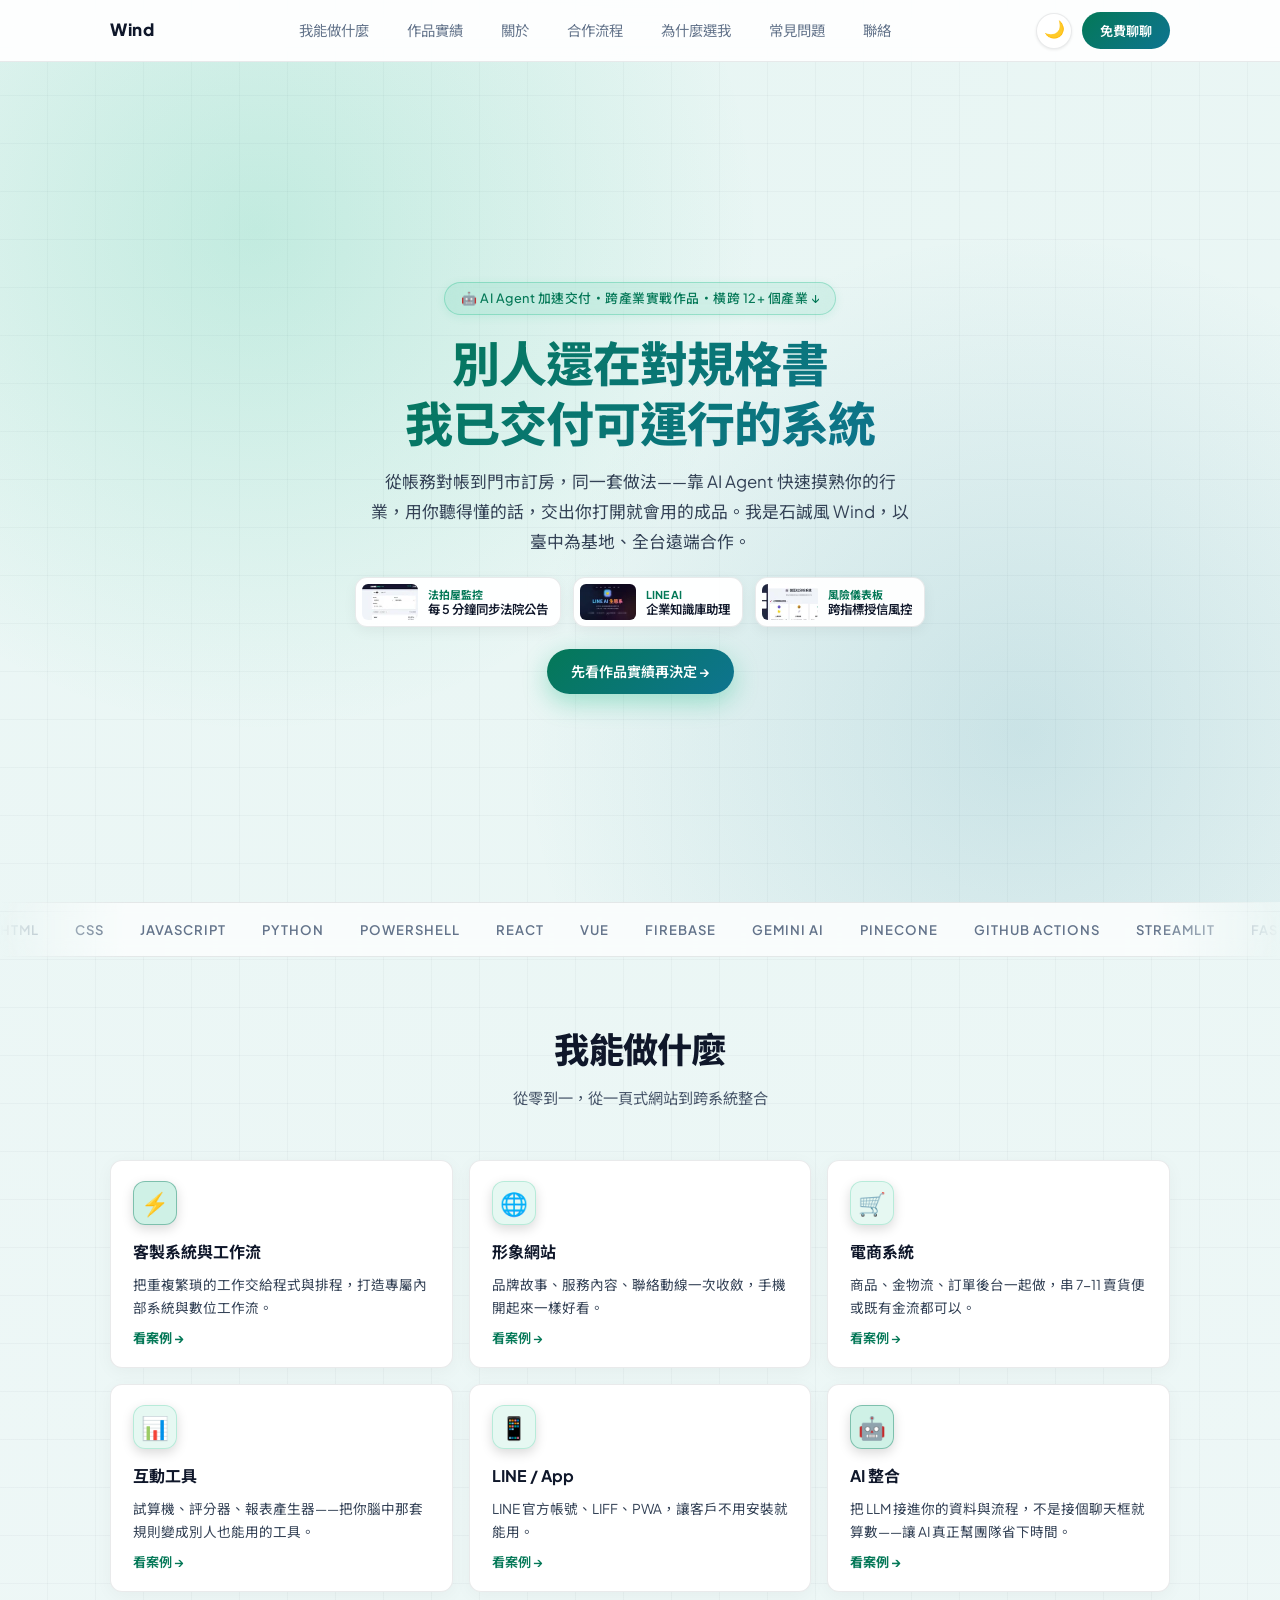
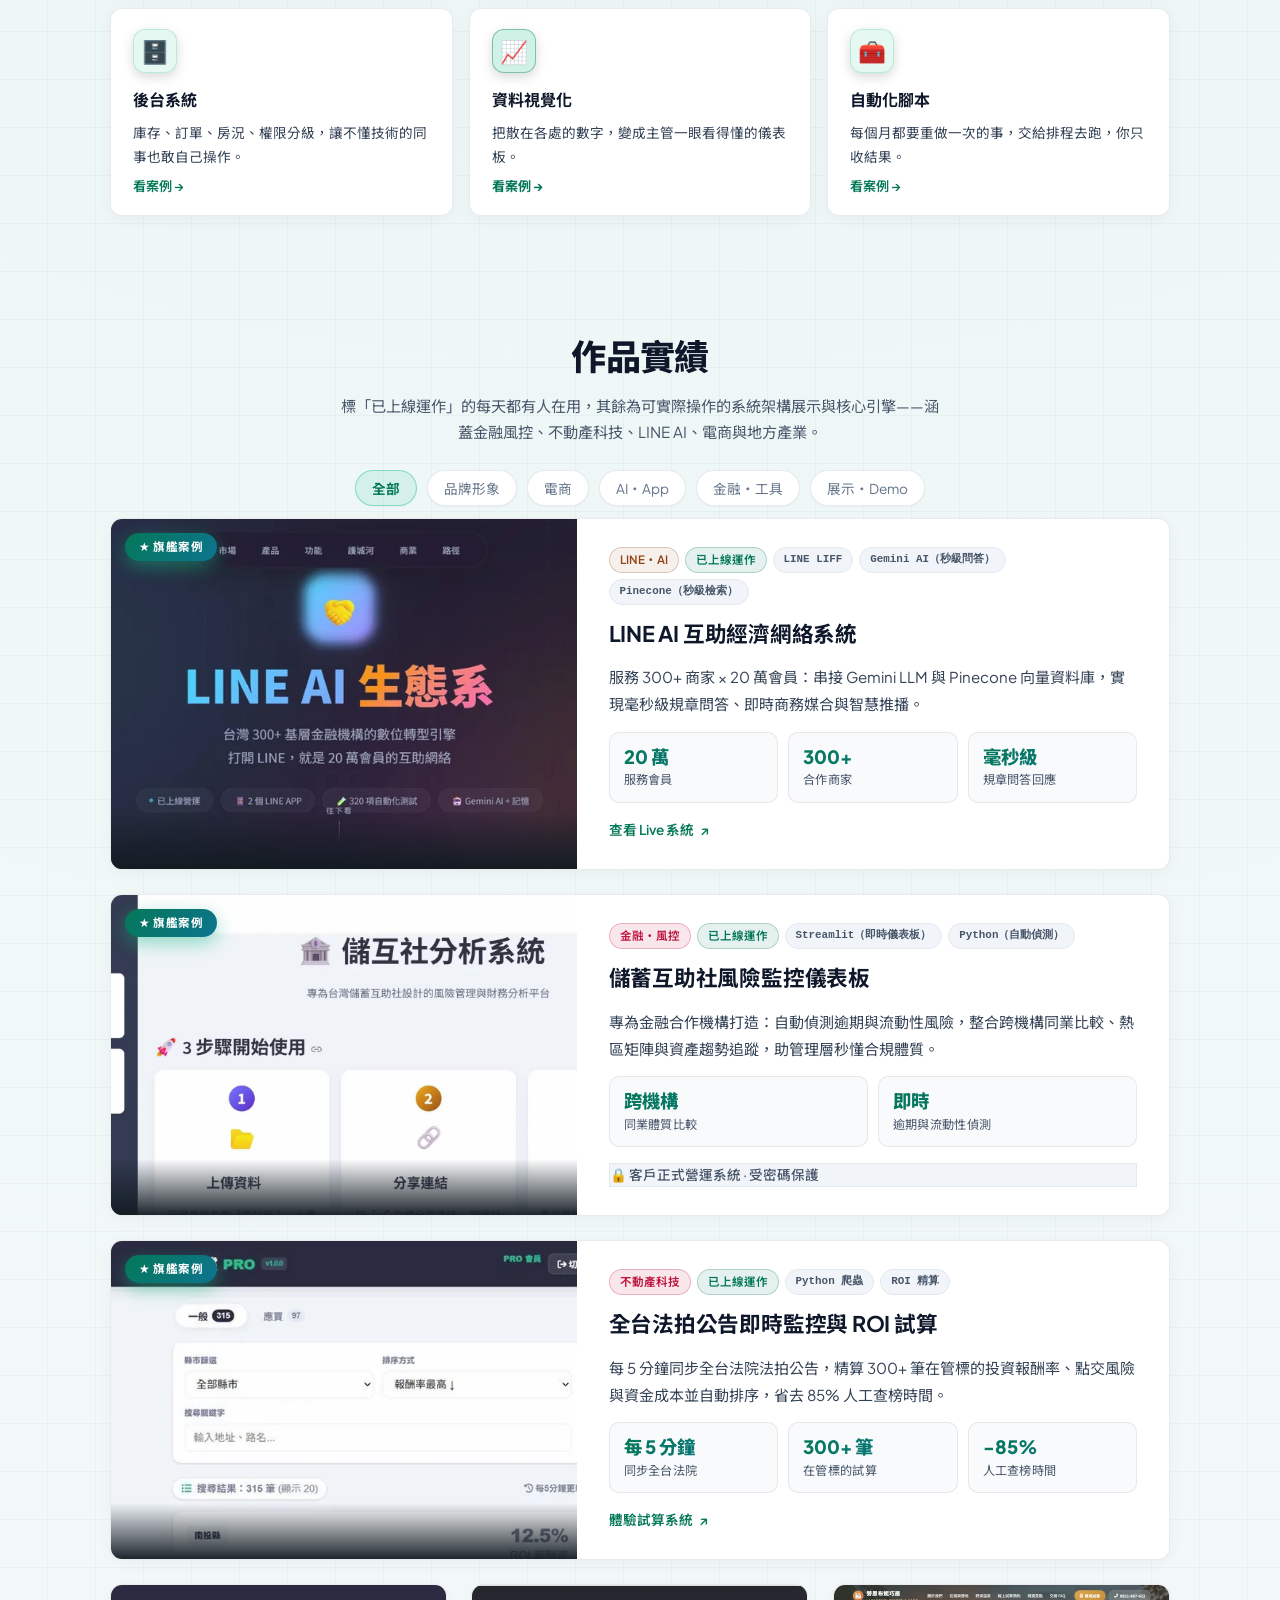
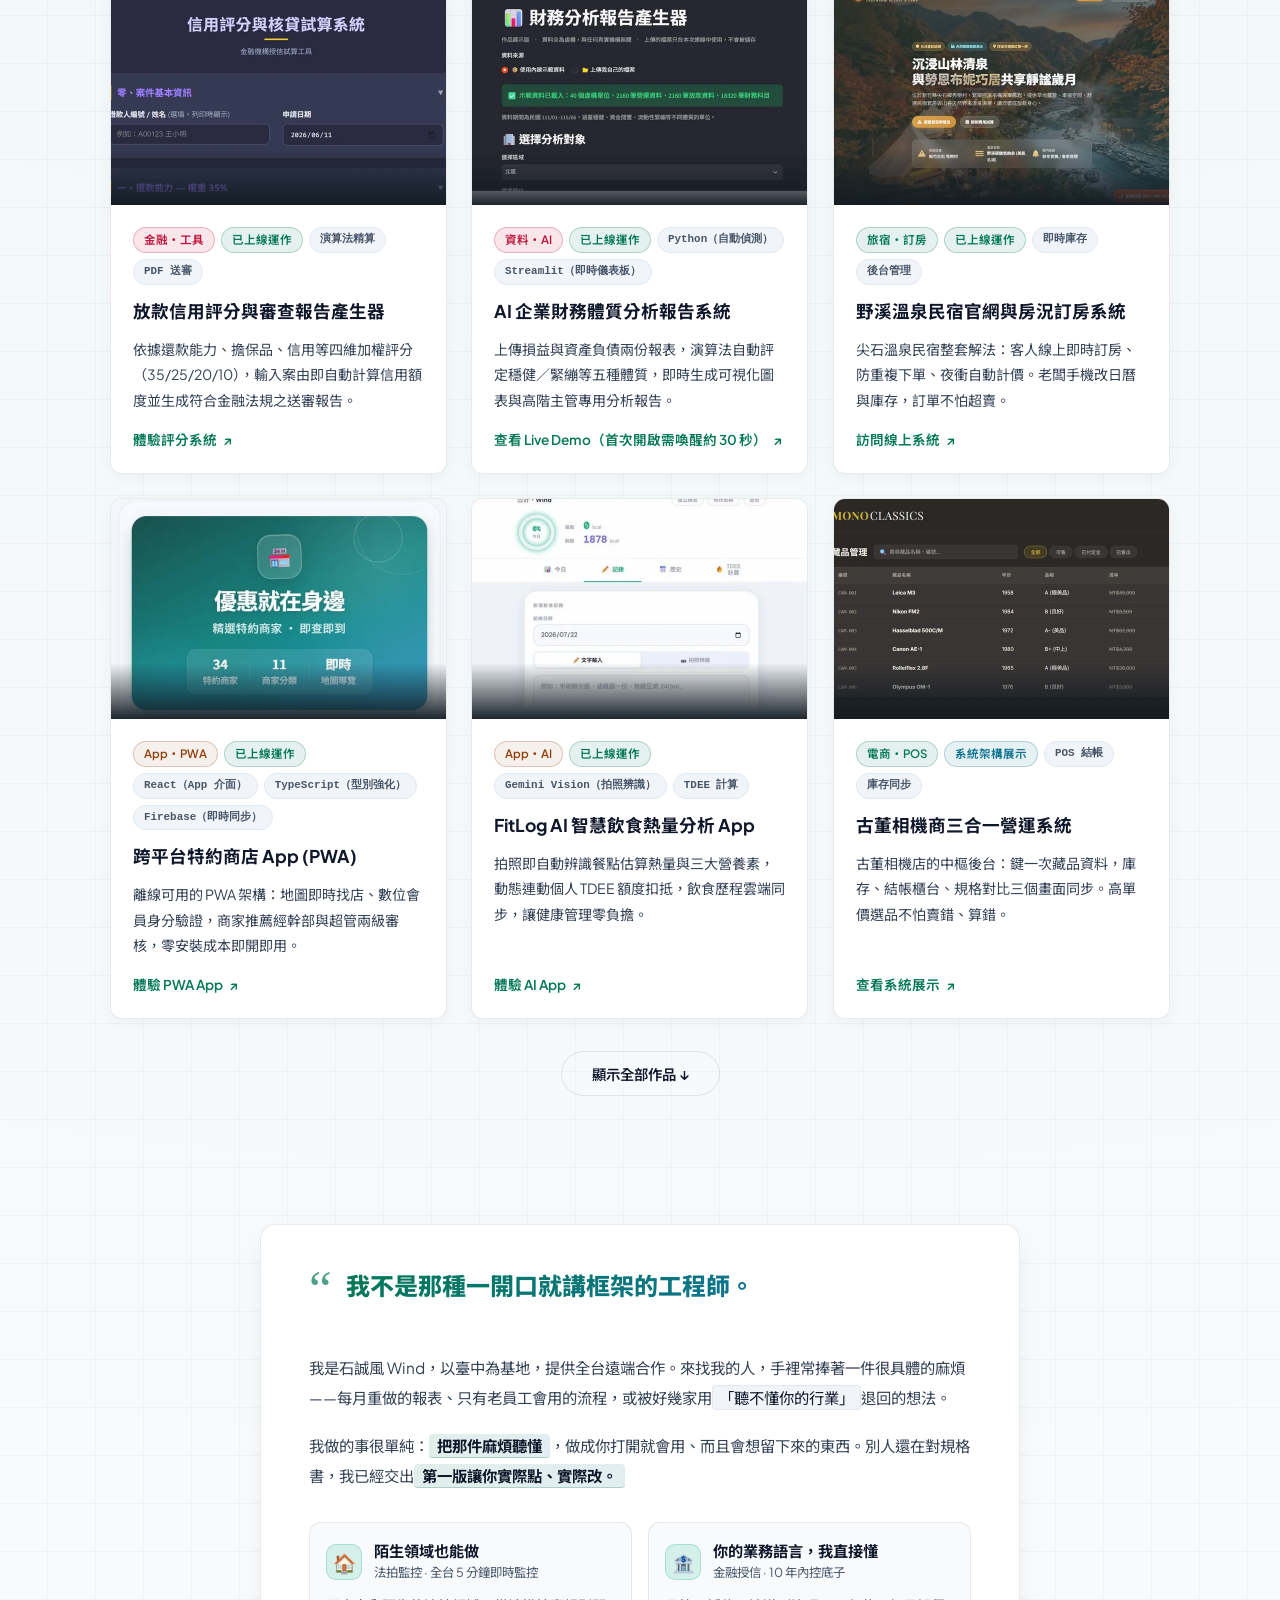
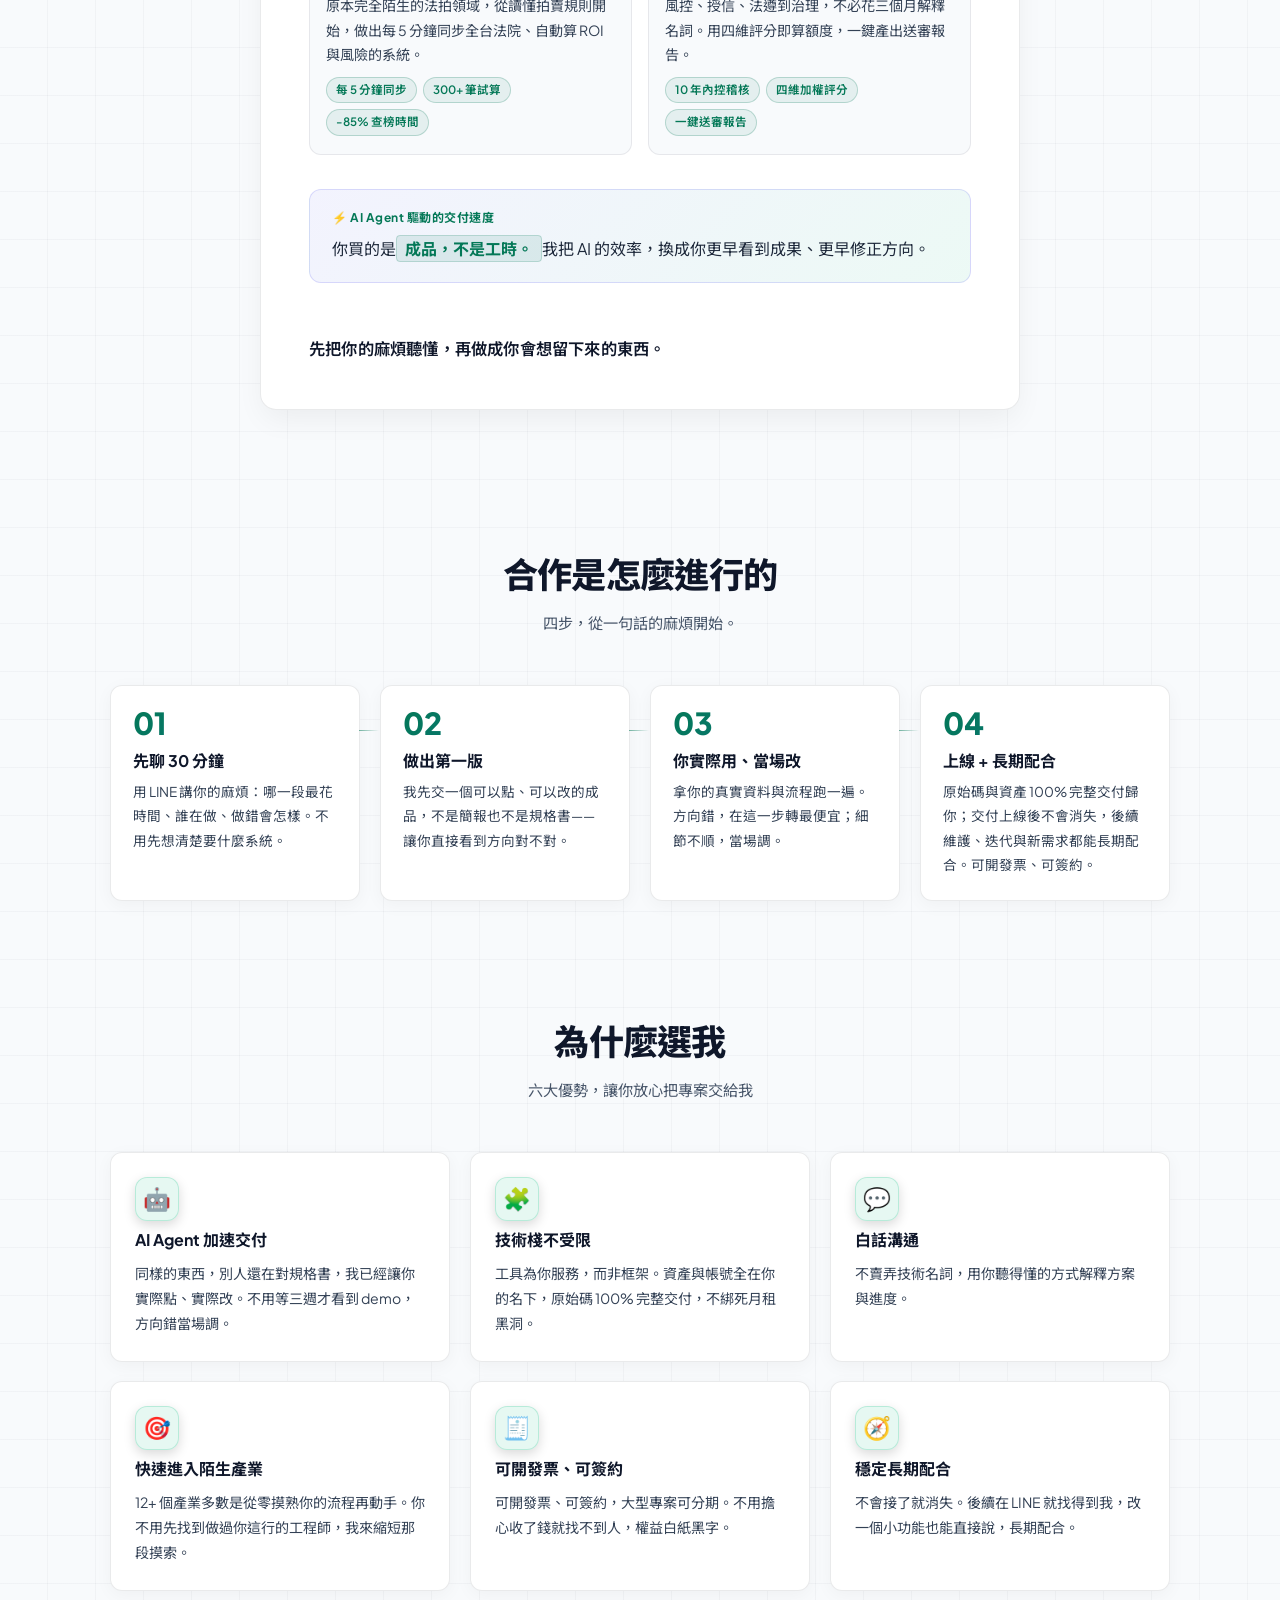
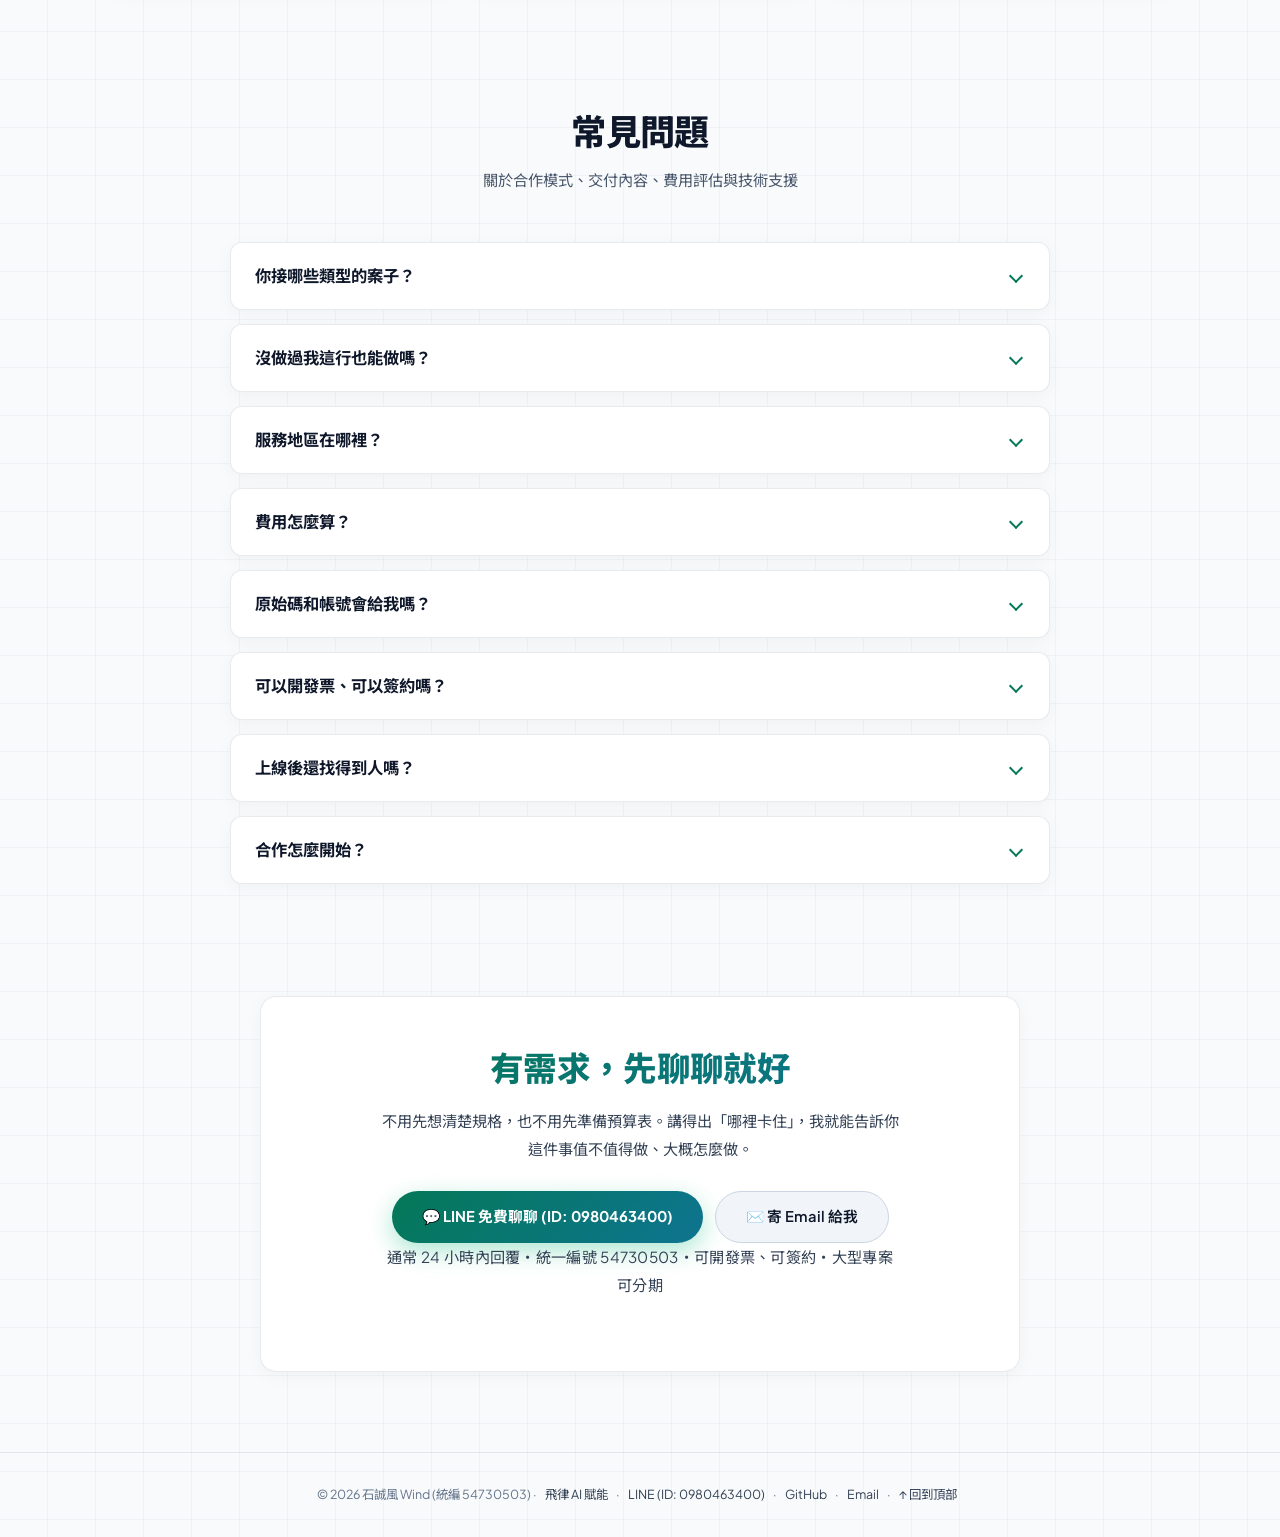
==== index.html @ 9aa807d8 "feat: WebP 雙格式縮圖＋CI 自動部署到 Cloudflare Workers（僅 main push）" ====
<!DOCTYPE html>
<html lang="zh-Hant">
<head>
<meta charset="UTF-8">
<meta name="viewport" content="width=device-width, initial-scale=1.0">
<title>Wind · 跨產業接案開發 — 網站 / App / API / 自動化</title>
<meta name="description" content="以臺中市為基地，全台遠端合作。從帳務對帳到門市訂房同一套做法，靠 AI Agent 快速摸熟你的行業，用白話交出你打開就會用的成品。跨產業已上線作品橫跨 12+ 產業。">
<!-- <meta name="google-site-verification" content="填入 Google Search Console 給的驗證碼"> -->
<!-- <meta name="msvalidate.01" content="填入 Bing Webmaster Tools 給的驗證碼"> -->
<meta property="og:title" content="Wind · 跨產業接案開發">
<meta property="og:description" content="以臺中市為基地，全台遠端合作。從帳務對帳到門市訂房同一套做法，靠 AI Agent 快速摸熟你的行業，用白話交出你打開就會用的成品。跨產業已上線作品橫跨 12+ 產業。">
<meta property="og:type" content="website">
<meta property="og:url" content="https://wind.rock903400.workers.dev/">
<meta property="og:image" content="https://wind.rock903400.workers.dev/assets/og-cover.jpg">
<meta property="og:image:width" content="1200">
<meta property="og:image:height" content="630">
<meta property="og:locale" content="zh_TW">
<meta property="og:image:alt" content="Wind 跨產業接案開發 — 作品實績主視覺">
<meta property="og:site_name" content="Wind · 跨產業接案開發">
<meta name="twitter:card" content="summary_large_image">
<link rel="canonical" href="https://wind.rock903400.workers.dev/">
<link rel="manifest" href="manifest.json">
<link rel="icon" href="data:image/svg+xml,<svg xmlns='http://www.w3.org/2000/svg' viewBox='0 0 100 100'><text y='.9em' font-size='90'>🌀</text></svg>">
<link rel="preconnect" href="https://fonts.googleapis.com">
<link rel="preconnect" href="https://fonts.gstatic.com" crossorigin>
<script src="assets/theme-init.js?v=20260830"></script>
<link href="https://fonts.googleapis.com/css2?family=Noto+Sans+TC:wght@400;500;600;700;800&family=Plus+Jakarta+Sans:wght@400;500;600;700;800&display=swap" rel="stylesheet">
<link rel="stylesheet" href="assets/tokens.css?v=20260830">
<link rel="stylesheet" href="assets/components.css?v=20260830">
<link rel="stylesheet" href="assets/style.css?v=20260830">
<noscript><style>
  /* .reveal 初始 opacity:0，靠捲動掃描顯示；沒 JS 就整個作品區空白 */
  .reveal{opacity:1;transform:none}
  /* 沒 JS 展不開，收折會讓 10 張作品永遠看不到 → 直接全開 */
  .works-grid.collapsed .work-card.extra{display:flex}
  /* 篩選鈕、計數、展開鈕沒 JS 全是死的，不如不要出現 */
  .filter-row,.filter-count,.show-all-wrap{display:none}
</style></noscript>
<script type="application/ld+json">
{
  "@context": "https://schema.org",
  "@graph": [
    {
      "@type": "WebSite",
      "@id": "https://wind.rock903400.workers.dev/#website",
      "name": "Wind · 跨產業接案開發",
      "url": "https://wind.rock903400.workers.dev/",
      "description": "以臺中市為基地，全台遠端合作。從帳務對帳到門市訂房同一套做法，靠 AI Agent 快速摸熟你的行業，用白話交出你打開就會用的成品。跨產業已上線作品橫跨 12+ 產業。",
      "inLanguage": "zh-Hant",
      "publisher": {
        "@id": "https://wind.rock903400.workers.dev/#wind"
      },
      "dateModified": "2026-09-04",
      "author": {
        "@id": "https://wind.rock903400.workers.dev/#wind"
      }
    },
    {
      "@type": "Person",
      "@id": "https://wind.rock903400.workers.dev/#wind",
      "name": "石誠風 Wind",
      "alternateName": "Wind",
      "url": "https://wind.rock903400.workers.dev/",
      "jobTitle": [
        "全端系統架構師",
        "跨產業接案工程師"
      ],
      "email": "mailto:rock90340@gmail.com",
      "telephone": "+886-980-463-400",
      "taxID": "54730503",
      "address": {
        "@type": "PostalAddress",
        "addressLocality": "臺中市",
        "addressCountry": "TW"
      },
      "areaServed": [
        {
          "@type": "AdministrativeArea",
          "name": "臺中市"
        },
        {
          "@type": "Country",
          "name": "TW"
        }
      ],
      "knowsAbout": [
        "HTML",
        "CSS",
        "JavaScript",
        "Python",
        "PowerShell",
        "React",
        "Vue",
        "Firebase",
        "Gemini AI",
        "Pinecone",
        "GitHub Actions",
        "Streamlit",
        "FastAPI",
        "Google Apps Script",
        "LINE LIFF",
        "AutoHotkey",
        "金融風控",
        "不動產科技",
        "旅宿訂房",
        "電商 POS",
        "LINE AI",
        "品牌形象",
        "資料視覺化",
        "自動化腳本"
      ],
      "sameAs": [
        "https://github.com/rock903400-byte"
      ]
    },
    {
      "@type": "ProfessionalService",
      "@id": "https://wind.rock903400.workers.dev/#service",
      "name": "石誠風 Wind 跨產業接案開發",
      "url": "https://wind.rock903400.workers.dev/",
      "description": "以臺中市為基地，全台遠端合作。提供客製系統、形象網站、電商系統、互動工具、LINE 與 App、AI 整合、後台管理、資料視覺化與自動化腳本開發。",
      "provider": {
        "@id": "https://wind.rock903400.workers.dev/#wind"
      },
      "areaServed": [
        {
          "@type": "AdministrativeArea",
          "name": "臺中市"
        },
        {
          "@type": "Country",
          "name": "TW"
        }
      ],
      "hasOfferCatalog": {
        "@type": "OfferCatalog",
        "name": "跨產業客製化服務項目",
        "itemListElement": [
          {
            "@type": "Offer",
            "itemOffered": {
              "@type": "Service",
              "name": "客製系統與工作流",
              "description": "把重複繁瑣的工作交給程式與排程，打造專屬內部系統與數位工作流。"
            }
          },
          {
            "@type": "Offer",
            "itemOffered": {
              "@type": "Service",
              "name": "形象網站",
              "description": "品牌故事、服務內容、聯絡動線一次收斂，手機開起來一樣好看。"
            }
          },
          {
            "@type": "Offer",
            "itemOffered": {
              "@type": "Service",
              "name": "電商系統",
              "description": "商品、金物流、訂單後台一起做，串 7-11 賣貨便或既有金流都可以。"
            }
          },
          {
            "@type": "Offer",
            "itemOffered": {
              "@type": "Service",
              "name": "互動工具",
              "description": "試算機、評分器、報表產生器——把你腦中那套規則變成別人也能用的工具。"
            }
          },
          {
            "@type": "Offer",
            "itemOffered": {
              "@type": "Service",
              "name": "LINE / App",
              "description": "LINE 官方帳號、LIFF、PWA，讓客戶不用安裝就能用。"
            }
          },
          {
            "@type": "Offer",
            "itemOffered": {
              "@type": "Service",
              "name": "AI 整合",
              "description": "把 LLM 接進你的資料與流程，不是接個聊天框就算數——讓 AI 真正幫團隊省下時間。"
            }
          },
          {
            "@type": "Offer",
            "itemOffered": {
              "@type": "Service",
              "name": "後台系統",
              "description": "庫存、訂單、房況、權限分級，讓不懂技術的同事也敢自己操作。"
            }
          },
          {
            "@type": "Offer",
            "itemOffered": {
              "@type": "Service",
              "name": "資料視覺化",
              "description": "把散在各處的數字，變成主管一眼看得懂的儀表板。"
            }
          },
          {
            "@type": "Offer",
            "itemOffered": {
              "@type": "Service",
              "name": "自動化腳本",
              "description": "每個月都要重做一次的事，交給排程去跑，你只收結果。"
            }
          }
        ]
      }
    },
    {
      "@type": "FAQPage",
      "@id": "https://wind.rock903400.workers.dev/#faq",
      "mainEntity": [
        {
          "@type": "Question",
          "name": "你接哪些類型的案子？",
          "acceptedAnswer": {
            "@type": "Answer",
            "text": "涵蓋形象網站、電商系統、客製內部系統與數位工作流、LINE LIFF 與 App、AI 整合應用、互動試算工具、資料視覺化儀表板與排程自動化腳本等 9 大類別。從零到一打造或既有系統優化擴充皆可承接。"
          }
        },
        {
          "@type": "Question",
          "name": "沒做過我這行也能做嗎？",
          "acceptedAnswer": {
            "@type": "Answer",
            "text": "可以。我已累積多領域已上線與展示專案，橫跨 12+ 個產業。過去包含完全陌生的法拍監控領域，也是從讀懂拍賣法規開始，做出每 5 分鐘同步全台法院與自動試算 ROI 的系統。透過 AI Agent 與 10 年金融內控底子，能快速摸熟你的行業流程與業務語言。"
          }
        },
        {
          "@type": "Question",
          "name": "服務地區在哪裡？",
          "acceptedAnswer": {
            "@type": "Answer",
            "text": "以臺中市為實體基地，提供全台灣跨縣市遠端合作。溝通與需求收斂主要透過 LINE 與線上會議進行，流程順暢且即時，不受地域限制。"
          }
        },
        {
          "@type": "Question",
          "name": "費用怎麼算？",
          "acceptedAnswer": {
            "@type": "Answer",
            "text": "專案採客製化評估，不設固定價格死板框架。我們可先透過 LINE 進行 30 分鐘免費評估，釐清實際痛點與技術可行性後提供清楚估價。全案可開發票、可簽約，大型專案亦支援分期階段付款。"
          }
        },
        {
          "@type": "Question",
          "name": "原始碼和帳號會給我嗎？",
          "acceptedAnswer": {
            "@type": "Answer",
            "text": "會，原始碼與所有系統資產 100% 完整交付，第三方帳號與雲端金鑰直接掛在你的名下，由你完全掌控。不綁死月租黑洞，確保交付後無後顧之憂。"
          }
        },
        {
          "@type": "Question",
          "name": "可以開發票、可以簽約嗎？",
          "acceptedAnswer": {
            "@type": "Answer",
            "text": "可以。具備合法營業登記，統一編號為 54730503。所有委託皆可簽署正式合約保障雙方權益，並開立合法統一發票，請款與核銷完全透明合規。"
          }
        },
        {
          "@type": "Question",
          "name": "上線後還找得到人嗎？",
          "acceptedAnswer": {
            "@type": "Answer",
            "text": "找得到。我提供穩定的長期配合與維護支援，交付後不會消失。後續有維護需求、改版或新功能規劃，都能直接在 LINE 聯繫討論與持續迭代。"
          }
        },
        {
          "@type": "Question",
          "name": "合作怎麼開始？",
          "acceptedAnswer": {
            "@type": "Answer",
            "text": "合作只需四步：第一步先在 LINE 聊 30 分鐘講你的麻煩；第二步我直接交付可運行的第一版原型驗證方向；第三步拿你的真實資料實際操作並當場調整；第四步驗收上線、100% 資產交付並建立長期維護配合。"
          }
        }
      ]
    },
    {
      "@type": "ItemList",
      "@id": "https://wind.rock903400.workers.dev/#works",
      "name": "作品實績 — 已上線與展示系統",
      "numberOfItems": 19,
      "itemListElement": [
        {
          "@type": "ListItem",
          "position": 1,
          "item": {
            "@type": "CreativeWork",
            "name": "LINE AI 互助經濟網絡系統",
            "url": "https://rock903400-byte.github.io/line-ai-ecosystem-demo/",
            "image": "https://wind.rock903400.workers.dev/assets/line-ai-ecosystem.webp",
            "description": "LINE AI 生態系首頁主視覺"
          }
        },
        {
          "@type": "ListItem",
          "position": 2,
          "item": {
            "@type": "CreativeWork",
            "name": "儲蓄互助社風險監控儀表板",
            "url": "https://cu-analysis-v1-vizgphhwjwmfkvrrktdjte.streamlit.app/",
            "image": "https://wind.rock903400.workers.dev/assets/cu-risk-dashboard-v2.webp",
            "description": "儲互社風險儀表板，顯示跨機構比較與趨勢追蹤"
          }
        },
        {
          "@type": "ListItem",
          "position": 3,
          "item": {
            "@type": "CreativeWork",
            "name": "全台法拍公告即時監控與 ROI 試算",
            "url": "https://rock903400-byte.github.io/foreclosure-compensation-analyzer/",
            "image": "https://wind.rock903400.workers.dev/assets/foreclosure-analyzer-v2.webp",
            "description": "法拍補償試算工具的案件列表與篩選介面"
          }
        },
        {
          "@type": "ListItem",
          "position": 4,
          "item": {
            "@type": "CreativeWork",
            "name": "放款信用評分與審查報告產生器",
            "url": "https://rock903400-byte.github.io/credit-score-system/",
            "image": "https://wind.rock903400.workers.dev/assets/credit-score-system.webp",
            "description": "信用評分與核貸試算系統輸入介面"
          }
        },
        {
          "@type": "ListItem",
          "position": 5,
          "item": {
            "@type": "CreativeWork",
            "name": "AI 企業財務體質分析報告系統",
            "url": "https://wind-report-generator-demo.streamlit.app/",
            "image": "https://wind.rock903400.workers.dev/assets/report-generator-demo.webp",
            "description": "財務分析報告產生器操作介面"
          }
        },
        {
          "@type": "ListItem",
          "position": 6,
          "item": {
            "@type": "CreativeWork",
            "name": "野溪溫泉民宿官網與房況訂房系統",
            "url": "https://laoenbuni.pages.dev/",
            "image": "https://wind.rock903400.workers.dev/assets/laoenbuni.webp",
            "description": "勞恩布妮的家民宿官網首頁，秀巒溪谷與楓紅主視覺"
          }
        },
        {
          "@type": "ListItem",
          "position": 7,
          "item": {
            "@type": "CreativeWork",
            "name": "跨平台特約商店 App (PWA)",
            "url": "https://special-stores-app-52e1c.web.app",
            "image": "https://wind.rock903400.workers.dev/assets/tekiyou-store.webp",
            "description": "員工福利商店 App 首頁，顯示特約商家數量與功能選單"
          }
        },
        {
          "@type": "ListItem",
          "position": 8,
          "item": {
            "@type": "CreativeWork",
            "name": "FitLog AI 智慧飲食熱量分析 App",
            "url": "https://rock903400-byte.github.io/FitLog-AI/",
            "image": "https://wind.rock903400.workers.dev/assets/fitlog-ai-v2.webp",
            "description": "FitLog AI 主畫面，顯示每日熱量環、TDEE 計算與飲食紀錄輸入"
          }
        },
        {
          "@type": "ListItem",
          "position": 9,
          "item": {
            "@type": "CreativeWork",
            "name": "古董相機商三合一營運系統",
            "url": "https://rock903400-byte.github.io/mono-classics-demo/demo/demo.html",
            "image": "https://wind.rock903400.workers.dev/assets/mono-classics.webp",
            "description": "MONO CLASSICS 藏品庫存管理介面"
          }
        },
        {
          "@type": "ListItem",
          "position": 10,
          "item": {
            "@type": "CreativeWork",
            "name": "旅遊行程逐日估價與成本隔離系統",
            "url": "https://rock903400-byte.github.io/ttq-demo/",
            "image": "https://wind.rock903400.workers.dev/assets/ttq-estimator-v2.webp",
            "description": "旅遊行程估價系統操作介面，左側逐日行程、右側即時報價總結"
          }
        },
        {
          "@type": "ListItem",
          "position": 11,
          "item": {
            "@type": "CreativeWork",
            "name": "LiveHub 16 路多畫面無延遲直播監看",
            "url": "https://rock903400-byte.github.io/livehub-demo/",
            "image": "https://wind.rock903400.workers.dev/assets/livehub.webp",
            "description": "LiveHub 多路直播監看首頁，多路直播並排播放"
          }
        },
        {
          "@type": "ListItem",
          "position": 12,
          "item": {
            "@type": "CreativeWork",
            "name": "學術展覽線上數位策展互動網站",
            "url": "https://rock903400-byte.github.io/academic-exhibition-demo/",
            "image": "https://wind.rock903400.workers.dev/assets/academic-exhibition.webp",
            "description": "學術展覽網站首頁主視覺"
          }
        },
        {
          "@type": "ListItem",
          "position": 13,
          "item": {
            "@type": "CreativeWork",
            "name": "伯鐸儲蓄互助社企業官方網站",
            "url": "https://boduosavings-group-site.pages.dev/",
            "image": "https://wind.rock903400.workers.dev/assets/boduosavings-v2.webp",
            "description": "伯鐸儲蓄互助社官網首頁，誠信互助在地深耕主視覺"
          }
        },
        {
          "@type": "ListItem",
          "position": 14,
          "item": {
            "@type": "CreativeWork",
            "name": "果醬女孩無添加果醬品牌電商官網",
            "url": "https://jamgirl-website.pages.dev/",
            "image": "https://wind.rock903400.workers.dev/assets/jamgirl.webp",
            "description": "果醬女孩電商官網首頁，季節限定果醬主視覺"
          }
        },
        {
          "@type": "ListItem",
          "position": 15,
          "item": {
            "@type": "CreativeWork",
            "name": "艾比兒甜點人氣烘焙品牌官網",
            "url": "https://rock903400-byte.github.io/alexsarah-bakery/",
            "image": "https://wind.rock903400.workers.dev/assets/alexsarah-bakery.webp",
            "description": "艾比兒甜點官網首頁，東門市場甜點主視覺"
          }
        },
        {
          "@type": "ListItem",
          "position": 16,
          "item": {
            "@type": "CreativeWork",
            "name": "臺中市林業生產合作社・森活樂校",
            "url": "https://rock903400-byte.github.io/taichung-forestry-coop/",
            "image": "https://wind.rock903400.workers.dev/assets/taichung-forestry-coop-v2.webp",
            "description": "臺中市林業生產合作社官網首頁，森活樂校森林主視覺"
          }
        },
        {
          "@type": "ListItem",
          "position": 17,
          "item": {
            "@type": "CreativeWork",
            "name": "陶茶雅舍手捏壺職人品牌官網",
            "url": "https://rock903400-byte.github.io/tao-tea-house/",
            "image": "https://wind.rock903400.workers.dev/assets/tao-tea-house.webp",
            "description": "陶茶雅舍網站首頁，茶藝課程主視覺"
          }
        },
        {
          "@type": "ListItem",
          "position": 18,
          "item": {
            "@type": "CreativeWork",
            "name": "眉序開運修眉高轉換預約單頁官網",
            "url": "https://meixu-site.pages.dev/",
            "image": "https://wind.rock903400.workers.dev/assets/meixu-v2.webp",
            "description": "眉序修眉官網首頁，台南開運修眉主視覺"
          }
        },
        {
          "@type": "ListItem",
          "position": 19,
          "item": {
            "@type": "CreativeWork",
            "name": "台中建德浸信會五十週年官方網站",
            "url": "https://rock903400-byte.github.io/chienteh-church-site/",
            "image": "https://wind.rock903400.workers.dev/assets/chienteh-church-site.webp",
            "description": "台中建德浸信會官網首頁，教會歡迎主視覺"
          }
        },
        {
          "@type": "ListItem",
          "position": 20,
          "item": {
            "@type": "CreativeWork",
            "name": "儲互社智慧法催公文助手",
            "url": "https://cu-legal-assistant.pages.dev/",
            "image": "https://wind.rock903400.workers.dev/assets/cu-legal-assistant.jpg",
            "description": "8 大司法範本匯出與 5 年時效管理"
          }
        },
        {
          "@type": "ListItem",
          "position": 21,
          "item": {
            "@type": "CreativeWork",
            "name": "口袋翻譯即時語音翻譯 App",
            "url": "https://github.com/rock903400-byte/pocket-translator",
            "image": "https://wind.rock903400.workers.dev/assets/pocket-translator.jpg",
            "description": "Android 即時語音翻譯 App，Gemini Live 真實逐字"
          }
        }
      ]
    },
    {
      "@type": "BreadcrumbList",
      "@id": "https://wind.rock903400.workers.dev/#breadcrumb",
      "itemListElement": [
        {
          "@type": "ListItem",
          "position": 1,
          "name": "首頁",
          "item": "https://wind.rock903400.workers.dev/"
        },
        {
          "@type": "ListItem",
          "position": 2,
          "name": "作品實績",
          "item": "https://wind.rock903400.workers.dev/#works"
        },
        {
          "@type": "ListItem",
          "position": 3,
          "name": "關於",
          "item": "https://wind.rock903400.workers.dev/#about"
        },
        {
          "@type": "ListItem",
          "position": 4,
          "name": "聯絡",
          "item": "https://wind.rock903400.workers.dev/#contact"
        }
      ]
    }
  ]
}
</script>
</head>
<body>

<a class="skip-link" href="#main">跳至主要內容</a>

<!-- ============ TOP NAV ============ -->
<nav class="site-nav" aria-label="主要導覽">
  <div class="site-nav-inner wrap">
    <a class="site-brand" href="./" aria-label="Wind 首頁">Wind</a>
    <div class="site-links">
      <a href="#services">我能做什麼</a>
      <a href="#works">作品實績</a>
      <a href="#about">關於</a>
      <a href="#process">合作流程</a>
      <a href="#strengths">為什麼選我</a>
      <a href="#faq">常見問題</a>
      <a href="#contact">聯絡</a>
    </div>
    <div style="display: flex; align-items: center; gap: 10px;">
      <button class="theme-toggle-btn" id="themeToggleBtn" type="button" aria-label="切換淺色/深色主題" title="切換淺色/深色主題">☀️</button>
      <a class="nav-cta" href="https://line.me/ti/p/~0980463400" target="_blank" rel="noopener noreferrer">免費聊聊</a>
    </div>
  </div>
</nav>

<main id="main">

<!-- ============ HERO ============ -->
<section class="hero">
<div class="hero-inner wrap">
  <a class="hero-badge" href="#works" aria-label="跳至作品實績，查看精選案例">🤖 AI Agent 加速交付・跨產業實戰作品・橫跨 12+ 個產業 ↓</a>
  <h1>別人還在對規格書<br>我已交付可運行的系統</h1>
  <p>從帳務對帳到門市訂房，同一套做法——靠 AI Agent 快速摸熟你的行業，用你聽得懂的話，交出你打開就會用的成品。我是石誠風 Wind，以臺中為基地、全台遠端合作。</p>

  <div class="hero-proof-strip" role="region" aria-label="旗艦案例精選">
    <a href="#works" class="hero-proof-card" aria-label="查看旗艦案例：法拍屋監控系統">
      <picture class="hero-proof-thumb">
        <source srcset="assets/foreclosure-analyzer-thumb.webp" type="image/webp">
        <img src="assets/foreclosure-analyzer-thumb.jpg" alt="法拍屋監控系統截圖" width="112" height="72">
      </picture>
      <div class="hero-proof-info">
        <span class="hero-proof-tag">法拍屋監控</span>
        <span class="hero-proof-title">每 5 分鐘同步法院公告</span>
      </div>
    </a>
    <a href="#works" class="hero-proof-card" aria-label="查看旗艦案例：LINE AI 客服與生產品管生態系">
      <picture class="hero-proof-thumb">
        <source srcset="assets/line-ai-ecosystem-thumb.webp" type="image/webp">
        <img src="assets/line-ai-ecosystem-thumb.jpg" alt="LINE AI 客服與生產品管生態系截圖" width="112" height="72">
      </picture>
      <div class="hero-proof-info">
        <span class="hero-proof-tag">LINE AI</span>
        <span class="hero-proof-title">企業知識庫助理</span>
      </div>
    </a>
    <a href="#works" class="hero-proof-card" aria-label="查看旗艦案例：儲互社 AI 授信與風險儀表板">
      <picture class="hero-proof-thumb">
        <source srcset="assets/cu-risk-dashboard-thumb.webp" type="image/webp">
        <img src="assets/cu-risk-dashboard-thumb.jpg" alt="儲互社 AI 授信與風險儀表板截圖" width="112" height="72">
      </picture>
      <div class="hero-proof-info">
        <span class="hero-proof-tag">風險儀表板</span>
        <span class="hero-proof-title">跨指標授信風控</span>
      </div>
    </a>
  </div>

  <a href="#works" class="scroll-cue">先看作品實績再決定 →</a>
</div>
</section>

<!-- ============ TECH MARQUEE ============ -->
<div class="marquee-wrap" aria-label="使用技術清單">
<div class="marquee" aria-hidden="true">
  <span>HTML</span><span>CSS</span><span>JavaScript</span><span>Python</span><span>PowerShell</span>
  <span>React</span><span>Vue</span><span>Firebase</span><span>Gemini AI</span><span>Pinecone</span>
  <span>GitHub Actions</span><span>Streamlit</span><span>FastAPI</span><span>Google Apps Script</span>
  <span>LINE LIFF</span><span>AutoHotkey</span><span>Desktop GUI</span>
  <span>HTML</span><span>CSS</span><span>JavaScript</span><span>Python</span><span>PowerShell</span>
  <span>React</span><span>Vue</span><span>Firebase</span><span>Gemini AI</span><span>Pinecone</span>
  <span>GitHub Actions</span><span>Streamlit</span><span>FastAPI</span><span>Google Apps Script</span>
  <span>LINE LIFF</span><span>AutoHotkey</span><span>Desktop GUI</span>
</div>
</div>

<!-- ============ SERVICES ============ -->
<section id="services">
<div class="wrap">
  <h2 class="sec-title reveal">我能做什麼</h2>
  <p class="sec-sub reveal">從零到一，從一頁式網站到跨系統整合</p>
  <div class="svc-grid reveal">
    <div class="svc-card svc-featured">
      <span class="svc-icon">⚡</span>
      <h3>客製系統與工作流</h3>
      <p>把重複繁瑣的工作交給程式與排程，打造專屬內部系統與數位工作流。</p>
      <button class="svc-jump" type="button" data-jump="fin" aria-label="篩選並查看金融工具與客製系統相關案例">看案例 →</button>
    </div>
    <div class="svc-card">
      <span class="svc-icon">🌐</span>
      <h3>形象網站</h3>
      <p>品牌故事、服務內容、聯絡動線一次收斂，手機開起來一樣好看。</p>
      <button class="svc-jump" type="button" data-jump="brand" aria-label="篩選並查看品牌形象網站相關案例">看案例 →</button>
    </div>
    <div class="svc-card">
      <span class="svc-icon">🛒</span>
      <h3>電商系統</h3>
      <p>商品、金物流、訂單後台一起做，串 7-11 賣貨便或既有金流都可以。</p>
      <button class="svc-jump" type="button" data-jump="ecom" aria-label="篩選並查看電商系統相關案例">看案例 →</button>
    </div>
    <div class="svc-card">
      <span class="svc-icon">📊</span>
      <h3>互動工具</h3>
      <p>試算機、評分器、報表產生器——把你腦中那套規則變成別人也能用的工具。</p>
      <button class="svc-jump" type="button" data-jump="fin" aria-label="篩選並查看互動工具與金融試算相關案例">看案例 →</button>
    </div>
    <div class="svc-card">
      <span class="svc-icon">📱</span>
      <h3>LINE / App</h3>
      <p>LINE 官方帳號、LIFF、PWA，讓客戶不用安裝就能用。</p>
      <button class="svc-jump" type="button" data-jump="aiapp" aria-label="篩選並查看 LINE 與 App 相關案例">看案例 →</button>
    </div>
    <div class="svc-card svc-featured">
      <span class="svc-icon">🤖</span>
      <h3>AI 整合</h3>
      <p>把 LLM 接進你的資料與流程，不是接個聊天框就算數——讓 AI 真正幫團隊省下時間。</p>
      <button class="svc-jump" type="button" data-jump="aiapp" aria-label="篩選並查看 AI 整合相關案例">看案例 →</button>
    </div>
    <div class="svc-card">
      <span class="svc-icon">🗄️</span>
      <h3>後台系統</h3>
      <p>庫存、訂單、房況、權限分級，讓不懂技術的同事也敢自己操作。</p>
      <button class="svc-jump" type="button" data-jump="ecom" aria-label="篩選並查看後台管理系統相關案例">看案例 →</button>
    </div>
    <div class="svc-card svc-featured">
      <span class="svc-icon">📈</span>
      <h3>資料視覺化</h3>
      <p>把散在各處的數字，變成主管一眼看得懂的儀表板。</p>
      <button class="svc-jump" type="button" data-jump="fin" aria-label="篩選並查看資料視覺化相關案例">看案例 →</button>
    </div>
    <div class="svc-card">
      <span class="svc-icon">🧰</span>
      <h3>自動化腳本</h3>
      <p>每個月都要重做一次的事，交給排程去跑，你只收結果。</p>
      <button class="svc-jump" type="button" data-jump="fin" aria-label="篩選並查看自動化腳本相關案例">看案例 →</button>
    </div>
  </div>
</div>
</section>

<!-- ============ WORKS ============ -->
<section id="works">
<div class="wrap">
  <h2 class="sec-title reveal">作品實績</h2>
  <p class="sec-sub reveal">標「已上線運作」的每天都有人在用，其餘為可實際操作的系統架構展示與核心引擎——涵蓋金融風控、不動產科技、LINE AI、電商與地方產業。</p>

  <div class="filter-row reveal" role="group" aria-label="作品篩選">
    <button class="filter-btn active" data-cat="all" aria-controls="worksGrid" aria-pressed="true" type="button">全部</button>
    <button class="filter-btn" data-cat="brand" aria-controls="worksGrid" aria-pressed="false" type="button">品牌形象</button>
    <button class="filter-btn" data-cat="ecom" aria-controls="worksGrid" aria-pressed="false" type="button">電商</button>
    <button class="filter-btn" data-cat="aiapp" aria-controls="worksGrid" aria-pressed="false" type="button">AI・App</button>
    <button class="filter-btn" data-cat="fin" aria-controls="worksGrid" aria-pressed="false" type="button">金融・工具</button>
    <button class="filter-btn" data-cat="demo" aria-controls="worksGrid" aria-pressed="false" type="button">展示・Demo</button>
  </div>
  <p class="filter-count reveal" id="filterCount" aria-live="polite" role="status"></p>

  <div class="works-grid collapsed" id="worksGrid">

    <!-- 1 LINE AI 生態系 -->
    <div class="work-card featured reveal" data-cat="aiapp">
      <div class="preview-box">
        <span class="flagship-badge">★ 旗艦案例</span>
        <picture><source srcset="assets/line-ai-ecosystem.webp" type="image/webp"><img src="assets/line-ai-ecosystem.jpg" alt="LINE AI 生態系首頁主視覺" decoding="async" loading="lazy" width="720" height="440"></picture>
      </div>
      <div class="work-info">
        <div class="tag-row">
          <span class="tag amber">LINE・AI</span>
          <span class="tag green">已上線運作</span>
          <span class="tag tech">LINE LIFF</span>
          <span class="tag tech">Gemini AI（秒級問答）</span>
          <span class="tag tech">Pinecone（秒級檢索）</span>
        </div>
        <h3>LINE AI 互助經濟網絡系統</h3>
        <p class="desc">服務 300+ 商家 × 20 萬會員：串接 Gemini LLM 與 Pinecone 向量資料庫，實現毫秒級規章問答、即時商務媒合與智慧推播。</p>
        <div class="metric-row">
          <div class="metric"><span class="metric-num">20 萬</span><span class="metric-label">服務會員</span></div>
          <div class="metric"><span class="metric-num">300+</span><span class="metric-label">合作商家</span></div>
          <div class="metric"><span class="metric-num">毫秒級</span><span class="metric-label">規章問答回應</span></div>
        </div>
        <a class="btn-demo" href="https://rock903400-byte.github.io/line-ai-ecosystem-demo/" target="_blank" rel="noopener noreferrer">查看 Live 系統</a>
      </div>
    </div>

    <!-- 2 儲互社風險儀表板 -->
    <div class="work-card featured reveal" data-cat="fin">
      <div class="preview-box">
        <span class="flagship-badge">★ 旗艦案例</span>
        <picture><source srcset="assets/cu-risk-dashboard-v2.webp" type="image/webp"><img src="assets/cu-risk-dashboard-v2.jpg" alt="儲互社風險儀表板，顯示跨機構比較與趨勢追蹤" decoding="async" loading="lazy" width="720" height="440"></picture>
      </div>
      <div class="work-info">
        <div class="tag-row">
          <span class="tag rose">金融・風控</span>
          <span class="tag green">已上線運作</span>
          <span class="tag tech">Streamlit（即時儀表板）</span>
          <span class="tag tech">Python（自動偵測）</span>
        </div>
        <h3>儲蓄互助社風險監控儀表板</h3>
        <p class="desc">專為金融合作機構打造：自動偵測逾期與流動性風險，整合跨機構同業比較、熱區矩陣與資產趨勢追蹤，助管理層秒懂合規體質。</p>
        <div class="metric-row">
          <div class="metric"><span class="metric-num">跨機構</span><span class="metric-label">同業體質比較</span></div>
          <div class="metric"><span class="metric-num">即時</span><span class="metric-label">逾期與流動性偵測</span></div>
        </div>
        <div class="btn-demo-locked">🔒 客戶正式營運系統 · 受密碼保護</div>
      </div>
    </div>

    <!-- 3 法拍補償試算 -->
    <div class="work-card featured reveal" data-cat="fin">
      <div class="preview-box">
        <span class="flagship-badge">★ 旗艦案例</span>
        <picture><source srcset="assets/foreclosure-analyzer-v2.webp" type="image/webp"><img src="assets/foreclosure-analyzer-v2.jpg" alt="法拍補償試算工具的案件列表與篩選介面" decoding="async" loading="lazy" width="720" height="440"></picture>
      </div>
      <div class="work-info">
        <div class="tag-row">
          <span class="tag rose">不動產科技</span>
          <span class="tag green">已上線運作</span>
          <span class="tag tech">Python 爬蟲</span>
          <span class="tag tech">ROI 精算</span>
        </div>
        <h3>全台法拍公告即時監控與 ROI 試算</h3>
        <p class="desc">每 5 分鐘同步全台法院法拍公告，精算 300+ 筆在管標的投資報酬率、點交風險與資金成本並自動排序，省去 85% 人工查榜時間。</p>
        <div class="metric-row">
          <div class="metric"><span class="metric-num">每 5 分鐘</span><span class="metric-label">同步全台法院</span></div>
          <div class="metric"><span class="metric-num">300+ 筆</span><span class="metric-label">在管標的試算</span></div>
          <div class="metric"><span class="metric-num">-85%</span><span class="metric-label">人工查榜時間</span></div>
        </div>
        <a class="btn-demo" href="https://rock903400-byte.github.io/foreclosure-compensation-analyzer/" target="_blank" rel="noopener noreferrer">體驗試算系統</a>
      </div>
    </div>

    <!-- 4 信用評分系統 -->
    <div class="work-card reveal" data-cat="fin">
      <div class="preview-box">
        <picture><source srcset="assets/credit-score-system.webp" type="image/webp"><img decoding="async" src="assets/credit-score-system.jpg" alt="信用評分與核貸試算系統輸入介面" loading="lazy" width="720" height="440"></picture>
      </div>
      <div class="work-info">
        <div class="tag-row">
          <span class="tag rose">金融・工具</span>
          <span class="tag green">已上線運作</span>
          <span class="tag tech">演算法精算</span>
          <span class="tag tech">PDF 送審</span>
        </div>
        <h3>放款信用評分與審查報告產生器</h3>
        <p class="desc">依據還款能力、擔保品、信用等四維加權評分（35/25/20/10），輸入案由即自動計算信用額度並生成符合金融法規之送審報告。</p>
        <a class="btn-demo" href="https://rock903400-byte.github.io/credit-score-system/" target="_blank" rel="noopener noreferrer">體驗評分系統</a>
      </div>
    </div>

    <!-- 5 AI 財務分析報告產生器 -->
    <div class="work-card reveal" data-cat="aiapp">
      <div class="preview-box">
        <picture><source srcset="assets/report-generator-demo.webp" type="image/webp"><img decoding="async" src="assets/report-generator-demo.jpg" alt="財務分析報告產生器操作介面" loading="lazy" width="720" height="440"></picture>
      </div>
      <div class="work-info">
        <div class="tag-row">
          <span class="tag rose">資料・AI</span>
          <span class="tag green">已上線運作</span>
          <span class="tag tech">Python（自動偵測）</span>
          <span class="tag tech">Streamlit（即時儀表板）</span>
        </div>
        <h3>AI 企業財務體質分析報告系統</h3>
        <p class="desc">上傳損益與資產負債兩份報表，演算法自動評定穩健／緊繃等五種體質，即時生成可視化圖表與高階主管專用分析報告。</p>
        <a class="btn-demo" href="https://wind-report-generator-demo.streamlit.app/" target="_blank" rel="noopener noreferrer">查看 Live Demo（首次開啟需喚醒約 30 秒）</a>
      </div>
    </div>

    <!-- 6 勞恩布妮的家 -->
    <div class="work-card reveal" data-cat="brand">
      <div class="preview-box">
        <picture><source srcset="assets/laoenbuni.webp" type="image/webp"><img decoding="async" src="assets/laoenbuni.jpg" alt="勞恩布妮的家民宿官網首頁，秀巒溪谷與楓紅主視覺" loading="lazy" width="720" height="440"></picture>
      </div>
      <div class="work-info">
        <div class="tag-row">
          <span class="tag">旅宿・訂房</span>
          <span class="tag green">已上線運作</span>
          <span class="tag tech">即時庫存</span>
          <span class="tag tech">後台管理</span>
        </div>
        <h3>野溪溫泉民宿官網與房況訂房系統</h3>
        <p class="desc">尖石溫泉民宿整套解法：客人線上即時訂房、防重複下單、夜衝自動計價。老闆手機改日曆與庫存，訂單不怕超賣。</p>
        <a class="btn-demo" href="https://laoenbuni.pages.dev/" target="_blank" rel="noopener noreferrer">訪問線上系統</a>
      </div>
    </div>

    <!-- 7 員工福利商店 App -->
    <div class="work-card reveal" data-cat="aiapp">
      <div class="preview-box">
        <picture><source srcset="assets/tekiyou-store.webp" type="image/webp"><img decoding="async" src="assets/tekiyou-store.jpg" alt="員工福利商店 App 首頁，顯示特約商家數量與功能選單" loading="lazy" width="720" height="440"></picture>
      </div>
      <div class="work-info">
        <div class="tag-row">
          <span class="tag amber">App・PWA</span>
          <span class="tag green">已上線運作</span>
          <span class="tag tech">React（App 介面）</span>
          <span class="tag tech">TypeScript（型別強化）</span>
          <span class="tag tech">Firebase（即時同步）</span>
        </div>
        <h3>跨平台特約商店 App (PWA)</h3>
        <p class="desc">離線可用的 PWA 架構：地圖即時找店、數位會員身分驗證，商家推薦經幹部與超管兩級審核，零安裝成本即開即用。</p>
        <a class="btn-demo" href="https://special-stores-app-52e1c.web.app" target="_blank" rel="noopener noreferrer">體驗 PWA App</a>
      </div>
    </div>

    <!-- 8 FitLog AI -->
    <div class="work-card reveal" data-cat="aiapp">
      <div class="preview-box">
        <picture><source srcset="assets/fitlog-ai-v2.webp" type="image/webp"><img decoding="async" src="assets/fitlog-ai-v2.jpg" alt="FitLog AI 主畫面，顯示每日熱量環、TDEE 計算與飲食紀錄輸入" loading="lazy" width="720" height="440"></picture>
      </div>
      <div class="work-info">
        <div class="tag-row">
          <span class="tag amber">App・AI</span>
          <span class="tag green">已上線運作</span>
          <span class="tag tech">Gemini Vision（拍照辨識）</span>
          <span class="tag tech">TDEE 計算</span>
        </div>
        <h3>FitLog AI 智慧飲食熱量分析 App</h3>
        <p class="desc">拍照即自動辨識餐點估算熱量與三大營養素，動態連動個人 TDEE 額度扣抵，飲食歷程雲端同步，讓健康管理零負擔。</p>
        <a class="btn-demo" href="https://rock903400-byte.github.io/FitLog-AI/" target="_blank" rel="noopener noreferrer">體驗 AI App</a>
      </div>
    </div>

    <!-- 9 MONO CLASSICS -->
    <div class="work-card reveal" data-cat="ecom">
      <div class="preview-box">
        <picture><source srcset="assets/mono-classics.webp" type="image/webp"><img decoding="async" src="assets/mono-classics.jpg" alt="MONO CLASSICS 藏品庫存管理介面" loading="lazy" width="720" height="440"></picture>
      </div>
      <div class="work-info">
        <div class="tag-row">
          <span class="tag">電商・POS</span>
          <span class="tag cyan">系統架構展示</span>
          <span class="tag tech">POS 結帳</span>
          <span class="tag tech">庫存同步</span>
        </div>
        <h3>古董相機商三合一營運系統</h3>
        <p class="desc">古董相機店的中樞後台：鍵一次藏品資料，庫存、結帳櫃台、規格對比三個畫面同步。高單價選品不怕賣錯、算錯。</p>
        <a class="btn-demo" href="https://rock903400-byte.github.io/mono-classics-demo/demo/demo.html" target="_blank" rel="noopener noreferrer">查看系統展示</a>
      </div>
    </div>

    <!-- 10 旅遊行程估價系統 -->
    <div class="work-card extra reveal" data-cat="demo">
      <div class="preview-box">
        <picture><source srcset="assets/ttq-estimator-v2.webp" type="image/webp"><img decoding="async" src="assets/ttq-estimator-v2.jpg" alt="旅遊行程估價系統操作介面，左側逐日行程、右側即時報價總結" loading="lazy" width="720" height="440"></picture>
      </div>
      <div class="work-info">
        <div class="tag-row">
          <span class="tag rose">旅遊・報價</span>
          <span class="tag cyan">核心引擎 Demo</span>
          <span class="tag tech">即時精算</span>
          <span class="tag tech">權限隔離</span>
        </div>
        <h3>旅遊行程逐日估價與成本隔離系統</h3>
        <p class="desc">業務照客戶喜好排住宿與餐飲，右側秒出每人售價。老闆的成本與毛利鎖在後台，業務看不到、也洩不出去。</p>
        <a class="btn-demo" href="https://rock903400-byte.github.io/ttq-demo/" target="_blank" rel="noopener noreferrer">查看估價引擎</a>
      </div>
    </div>

    <!-- 11 LiveHub 多路直播監看 -->
    <div class="work-card extra reveal" data-cat="demo">
      <div class="preview-box">
        <picture><source srcset="assets/livehub.webp" type="image/webp"><img decoding="async" src="assets/livehub.jpg" alt="LiveHub 多路直播監看首頁，多路直播並排播放" loading="lazy" width="720" height="440"></picture>
      </div>
      <div class="work-info">
        <div class="tag-row">
          <span class="tag amber">直播・監看</span>
          <span class="tag cyan">系統架構展示</span>
          <span class="tag tech">多串流同步</span>
          <span class="tag tech">音訊路由</span>
        </div>
        <h3>LiveHub 16 路多畫面無延遲直播監看</h3>
        <p class="desc">十六路直播同屏看、聲音各自切換，2×2 到 4×4 一鍵換版型。不用裝軟體或接分割器，瀏覽器打開就能監看。</p>
        <a class="btn-demo" href="https://rock903400-byte.github.io/livehub-demo/" target="_blank" rel="noopener noreferrer">查看監控介面</a>
      </div>
    </div>

    <!-- 12 學術展覽互動網站 -->
    <div class="work-card extra reveal" data-cat="demo">
      <div class="preview-box">
        <picture><source srcset="assets/academic-exhibition.webp" type="image/webp"><img decoding="async" src="assets/academic-exhibition.jpg" alt="學術展覽網站首頁主視覺" loading="lazy" width="720" height="440"></picture>
      </div>
      <div class="work-info">
        <div class="tag-row">
          <span class="tag">展覽・策展</span>
          <span class="tag cyan">數位策展展示</span>
          <span class="tag tech">捲動敘事</span>
          <span class="tag tech">互動設計</span>
        </div>
        <h3>學術展覽線上數位策展互動網站</h3>
        <p class="desc">七大展區串成一條線上動線，深色沉浸捲動把生硬數據說成故事。不用導覽員，觀眾滑著就逛完。</p>
        <a class="btn-demo" href="https://rock903400-byte.github.io/academic-exhibition-demo/" target="_blank" rel="noopener noreferrer">進入線上展廳</a>
      </div>
    </div>

    <!-- 13 伯鐸儲蓄互助社 -->
    <div class="work-card extra reveal" data-cat="brand">
      <div class="preview-box">
        <picture><source srcset="assets/boduosavings-v2.webp" type="image/webp"><img decoding="async" src="assets/boduosavings-v2.jpg" alt="伯鐸儲蓄互助社官網首頁，誠信互助在地深耕主視覺" loading="lazy" width="720" height="440"></picture>
      </div>
      <div class="work-info">
        <div class="tag-row">
          <span class="tag">品牌形象</span>
          <span class="tag green">已上線運作</span>
          <span class="tag tech">金融機構</span>
          <span class="tag tech">響應式官網</span>
        </div>
        <h3>伯鐸儲蓄互助社企業官方網站</h3>
        <p class="desc">半世紀在地合作社的官網：以前問櫃台才知道的福利與公告，現在手機點開就懂。社員福利、存借款、最新消息一站收攏，每天都有社員在用。</p>
        <a class="btn-demo" href="https://boduosavings-group-site.pages.dev/" target="_blank" rel="noopener noreferrer">訪問正式官網</a>
      </div>
    </div>

    <!-- 14 果醬女孩 Jam Girl -->
    <div class="work-card extra reveal" data-cat="ecom">
      <div class="preview-box">
        <picture><source srcset="assets/jamgirl.webp" type="image/webp"><img decoding="async" src="assets/jamgirl.jpg" alt="果醬女孩電商官網首頁，季節限定果醬主視覺" loading="lazy" width="720" height="440"></picture>
      </div>
      <div class="work-info">
        <div class="tag-row">
          <span class="tag">電商・品牌</span>
          <span class="tag green">已上線運作</span>
          <span class="tag tech">7-11 賣貨便</span>
          <span class="tag tech">品牌形象</span>
        </div>
        <h3>果醬女孩無添加果醬品牌電商官網</h3>
        <p class="desc">職人果醬電商：季節限定的口味與得獎故事，客人邊看邊下單。串好 7-11 賣貨便，選好口味按三下就完成訂購，不用另加好友對帳。</p>
        <a class="btn-demo" href="https://jamgirl-website.pages.dev/" target="_blank" rel="noopener noreferrer">訪問品牌官網</a>
      </div>
    </div>

    <!-- 15 艾比兒甜點 -->
    <div class="work-card extra reveal" data-cat="ecom">
      <div class="preview-box">
        <picture><source srcset="assets/alexsarah-bakery.webp" type="image/webp"><img decoding="async" src="assets/alexsarah-bakery.jpg" alt="艾比兒甜點官網首頁，東門市場甜點主視覺" loading="lazy" width="720" height="440"></picture>
      </div>
      <div class="work-info">
        <div class="tag-row">
          <span class="tag">電商・品牌</span>
          <span class="tag green">已上線運作</span>
          <span class="tag tech">排隊名店</span>
          <span class="tag tech">商品菜單</span>
        </div>
        <h3>艾比兒甜點人氣烘焙品牌官網</h3>
        <p class="desc">新竹東門市場排隊甜點的線上門面：排隊前先上網看當季菜單與人氣品項，到店直接點單。故事、菜單、門市資訊一站收攏，假日客不怕白跑。</p>
        <a class="btn-demo" href="https://rock903400-byte.github.io/alexsarah-bakery/" target="_blank" rel="noopener noreferrer">訪問品牌官網</a>
      </div>
    </div>

    <!-- 16 臺中市林業生產合作社 -->
    <div class="work-card extra reveal" data-cat="brand">
      <div class="preview-box">
        <picture><source srcset="assets/taichung-forestry-coop-v2.webp" type="image/webp"><img decoding="async" src="assets/taichung-forestry-coop-v2.jpg" alt="臺中市林業生產合作社官網首頁，森活樂校森林主視覺" loading="lazy" width="720" height="440"></picture>
      </div>
      <div class="work-info">
        <div class="tag-row">
          <span class="tag">品牌形象</span>
          <span class="tag green">已上線運作</span>
          <span class="tag tech">森林療育</span>
          <span class="tag tech">合作社</span>
        </div>
        <h3>臺中市林業生產合作社・森活樂校</h3>
        <p class="desc">頭嵙山森林基地官網：想預約森林療癒的民眾，線上選時段、直接報名，不用電話來回。林業服務與媒體紀實一次說清楚。</p>
        <a class="btn-demo" href="https://rock903400-byte.github.io/taichung-forestry-coop/" target="_blank" rel="noopener noreferrer">訪問正式官網</a>
      </div>
    </div>

    <!-- 17 陶茶雅舍 -->
    <div class="work-card extra reveal" data-cat="brand">
      <div class="preview-box">
        <picture><source srcset="assets/tao-tea-house.webp" type="image/webp"><img decoding="async" src="assets/tao-tea-house.jpg" alt="陶茶雅舍網站首頁，茶藝課程主視覺" loading="lazy" width="720" height="440"></picture>
      </div>
      <div class="work-info">
        <div class="tag-row">
          <span class="tag">品牌形象</span>
          <span class="tag green">已上線運作</span>
          <span class="tag tech">工藝品牌</span>
          <span class="tag tech">課程報名</span>
        </div>
        <h3>陶茶雅舍手捏壺職人品牌官網</h3>
        <p class="desc">台南 30 年手捏壺職人門面：想學茶的客人不用再電話問，線上看作品、挑課程、直接報名。茶藝美學與報名流程一站收攏，看起來就值得信任。</p>
        <a class="btn-demo" href="https://rock903400-byte.github.io/tao-tea-house/" target="_blank" rel="noopener noreferrer">查看品牌官網</a>
      </div>
    </div>

    <!-- 18 眉序修眉 -->
    <div class="work-card extra reveal" data-cat="brand">
      <div class="preview-box">
        <picture><source srcset="assets/meixu-v2.webp" type="image/webp"><img decoding="async" src="assets/meixu-v2.jpg" alt="眉序修眉官網首頁，台南開運修眉主視覺" loading="lazy" width="720" height="440"></picture>
      </div>
      <div class="work-info">
        <div class="tag-row">
          <span class="tag">品牌形象</span>
          <span class="tag green">已上線運作</span>
          <span class="tag tech">行銷漏斗</span>
          <span class="tag tech">即時後台</span>
        </div>
        <h3>眉序開運修眉高轉換預約單頁官網</h3>
        <p class="desc">開運修眉高轉換單頁：客人不用私訊問價，滑到底就看懂價目、按鈕直達 LINE 預約。活動倒數與名師介紹一頁收斂，老闆後台隨時改價。</p>
        <a class="btn-demo" href="https://meixu-site.pages.dev/" target="_blank" rel="noopener noreferrer">訪問預約官網</a>
      </div>
    </div>

    <!-- 19 台中建德浸信會 -->
    <div class="work-card extra reveal" data-cat="brand">
      <div class="preview-box">
        <picture><source srcset="assets/chienteh-church-site.webp" type="image/webp"><img decoding="async" src="assets/chienteh-church-site.jpg" alt="台中建德浸信會官網首頁，教會歡迎主視覺" loading="lazy" width="720" height="440"></picture>
      </div>
      <div class="work-info">
        <div class="tag-row">
          <span class="tag">品牌形象</span>
          <span class="tag green">已上線運作</span>
          <span class="tag tech">在地社群</span>
          <span class="tag tech">影音直播</span>
        </div>
        <h3>台中建德浸信會五十週年官方網站</h3>
        <p class="desc">在地五十年教會的每週入口：主日時間、當週經文影音、代禱與見證全收攏。鄰里信眾每週固定打開，不用再翻群組找公告。</p>
        <a class="btn-demo" href="https://rock903400-byte.github.io/chienteh-church-site/" target="_blank" rel="noopener noreferrer">訪問正式官網</a>
      </div>
    </div>

    <!-- 20 智慧法催公文助手 -->
    <div class="work-card extra reveal" data-cat="fin">
      <div class="preview-box">
        <picture><source srcset="assets/cu-legal-assistant.webp" type="image/webp"><img decoding="async" src="assets/cu-legal-assistant.jpg" alt="儲互社智慧法催公文助手首頁，法律文件範本與時效管理" loading="lazy" width="720" height="440"></picture>
      </div>
      <div class="work-info">
        <div class="tag-row">
          <span class="tag rose">法律科技</span>
          <span class="tag green">已上線運作</span>
          <span class="tag tech">8 大司法範本</span>
          <span class="tag tech">5 年時效</span>
        </div>
        <h3>儲互社智慧法催公文助手</h3>
        <p class="desc">支付命令、本票裁定、起訴狀 8 大範本一鍵匯出 Word；內建 115 年生活費標準與期限試算，5 年時效 KPI 看板到期自動提醒。</p>
        <a class="btn-demo" href="https://cu-legal-assistant.pages.dev/" target="_blank" rel="noopener noreferrer">開啟法催助手</a>
      </div>
    </div>

    <!-- 21 口袋翻譯 App -->
    <div class="work-card extra reveal" data-cat="aiapp">
      <div class="preview-box">
        <picture><source srcset="assets/pocket-translator.webp" type="image/webp"><img decoding="async" src="assets/pocket-translator.jpg" alt="口袋翻譯 Android 即時語音翻譯 App 專案頁面" loading="lazy" width="720" height="440"></picture>
      </div>
      <div class="work-info">
        <div class="tag-row">
          <span class="tag amber">AI・App</span>
          <span class="tag green">持續開發中</span>
          <span class="tag tech">Android 原生</span>
          <span class="tag tech">Gemini Live</span>
        </div>
        <h3>口袋翻譯即時語音翻譯 App</h3>
        <p class="desc">追著 Google 翻譯體感打磨的 Android 即時口譯：50ms 送音、Gemini Live 真實逐字、Groq 半秒快翻，AMOLED 懸浮窗省電常駐。</p>
        <a class="btn-demo" href="https://github.com/rock903400-byte/pocket-translator" target="_blank" rel="noopener noreferrer">前往 GitHub 查看原始碼</a>
      </div>
    </div>

  </div>

  <div class="show-all-wrap" id="showAllWrap">
    <button class="show-all-btn" id="showAllWorks" type="button" aria-expanded="false" aria-controls="worksGrid">顯示全部作品 ↓</button>
  </div>
</div>
</section>

<!-- ============ ABOUT（換氣點：故事與理念卡片） ============ -->
<section id="about">
<div class="wrap">
  <div class="about-card reveal">
    <div class="about-header">
      <span class="about-quote-icon">“</span>
      <h2 class="about-lead">我不是那種一開口就講框架的工程師。</h2>
    </div>
    
    <div class="about-content">
      <p class="about-body">我是石誠風 Wind，以臺中為基地，提供全台遠端合作。來找我的人，手裡常捧著一件很具體的麻煩——每月重做的報表、只有老員工會用的流程，或被好幾家用<span class="highlight-dim">「聽不懂你的行業」</span>退回的想法。</p>
      <p class="about-body">我做的事很單純：<strong class="highlight">把那件麻煩聽懂</strong>，做成你打開就會用、而且會想留下來的東西。別人還在對規格書，我已經交出<strong class="highlight">第一版讓你實際點、實際改。</strong></p>

      <div class="about-proof-grid">
        <div class="about-proof-card">
          <div class="proof-card-head">
            <span class="proof-card-icon">🏠</span>
            <div>
              <div class="proof-card-title">陌生領域也能做</div>
              <div class="proof-card-sub">法拍監控 · 全台 5 分鐘即時監控</div>
            </div>
          </div>
          <p class="proof-card-body">原本完全陌生的法拍領域，從讀懂拍賣規則開始，做出每 5 分鐘同步全台法院、自動算 ROI 與風險的系統。</p>
          <div class="proof-card-metrics">
            <span class="proof-metric">每 5 分鐘同步</span>
            <span class="proof-metric">300+ 筆試算</span>
            <span class="proof-metric">-85% 查榜時間</span>
          </div>
        </div>
        <div class="about-proof-card">
          <div class="proof-card-head">
            <span class="proof-card-icon">🏦</span>
            <div>
              <div class="proof-card-title">你的業務語言，我直接懂</div>
              <div class="proof-card-sub">金融授信 · 10 年內控底子</div>
            </div>
          </div>
          <p class="proof-card-body">風控、授信、法遵到治理，不必花三個月解釋名詞。用四維評分即算額度，一鍵產出送審報告。</p>
          <div class="proof-card-metrics">
            <span class="proof-metric">10 年內控稽核</span>
            <span class="proof-metric">四維加權評分</span>
            <span class="proof-metric">一鍵送審報告</span>
          </div>
        </div>
      </div>

      <div class="about-callout">
        <span class="callout-badge">⚡ AI Agent 驅動的交付速度</span>
        <p class="callout-text">你買的是<strong class="highlight-purple">成品，不是工時。</strong>我把 AI 的效率，換成你更早看到成果、更早修正方向。</p>
      </div>

      <div class="about-footer-quote">
        <p class="about-punchline">先把你的麻煩聽懂，再做成你會想留下來的東西。</p>
      </div>
    </div>
  </div>
</div>
</section>

<!-- ============ PROCESS（合作流程） ============ -->
<section id="process">
<div class="wrap">
  <h2 class="sec-title reveal">合作是怎麼進行的</h2>
  <p class="sec-sub reveal">四步，從一句話的麻煩開始。</p>

  <div class="process-grid">
    <div class="step reveal">
      <span class="step-num">01</span>
      <h3>先聊 30 分鐘</h3>
      <p>用 LINE 講你的麻煩：哪一段最花時間、誰在做、做錯會怎樣。不用先想清楚要什麼系統。</p>
    </div>
    <div class="step reveal">
      <span class="step-num">02</span>
      <h3>做出第一版</h3>
      <p>我先交一個可以點、可以改的成品，不是簡報也不是規格書——讓你直接看到方向對不對。</p>
    </div>
    <div class="step reveal">
      <span class="step-num">03</span>
      <h3>你實際用、當場改</h3>
      <p>拿你的真實資料與流程跑一遍。方向錯，在這一步轉最便宜；細節不順，當場調。</p>
    </div>
    <div class="step reveal">
      <span class="step-num">04</span>
      <h3>上線 + 長期配合</h3>
      <p>原始碼與資產 100% 完整交付歸你；交付上線後不會消失，後續維護、迭代與新需求都能長期配合。可開發票、可簽約。</p>
    </div>
  </div>
</div>
</section>

<!-- ============ STRENGTHS ============ -->
<section id="strengths">
<div class="wrap">
  <h2 class="sec-title reveal">為什麼選我</h2>
  <p class="sec-sub reveal">六大優勢，讓你放心把專案交給我</p>

  <div class="strengths-grid">
    <div class="strength-card reveal">
      <div class="icon">🤖</div>
      <h3>AI Agent 加速交付</h3>
      <p>同樣的東西，別人還在對規格書，我已經讓你實際點、實際改。不用等三週才看到 demo，方向錯當場調。</p>
    </div>
    <div class="strength-card reveal">
      <div class="icon">🧩</div>
      <h3>技術棧不受限</h3>
      <p>工具為你服務，而非框架。資產與帳號全在你的名下，原始碼 100% 完整交付，不綁死月租黑洞。</p>
    </div>
    <div class="strength-card reveal">
      <div class="icon">💬</div>
      <h3>白話溝通</h3>
      <p>不賣弄技術名詞，用你聽得懂的方式解釋方案與進度。</p>
    </div>
    <div class="strength-card reveal">
      <div class="icon">🎯</div>
      <h3>快速進入陌生產業</h3>
      <p>12+ 個產業多數是從零摸熟你的流程再動手。你不用先找到做過你這行的工程師，我來縮短那段摸索。</p>
    </div>
    <div class="strength-card reveal">
      <div class="icon">🧾</div>
      <h3>可開發票、可簽約</h3>
      <p>可開發票、可簽約，大型專案可分期。不用擔心收了錢就找不到人，權益白紙黑字。</p>
    </div>
    <div class="strength-card reveal">
      <div class="icon">🧭</div>
      <h3>穩定長期配合</h3>
      <p>不會接了就消失。後續在 LINE 就找得到我，改一個小功能也能直接說，長期配合。</p>
    </div>
  </div>
</div>
</section>

<!-- ============ FAQ（常見問題） ============ -->
<section id="faq">
<div class="wrap">
  <h2 class="sec-title reveal">常見問題</h2>
  <p class="sec-sub reveal">關於合作模式、交付內容、費用評估與技術支援</p>

  <div class="faq-list">
    <details class="faq-item reveal">
      <summary class="faq-summary">你接哪些類型的案子？</summary>
      <div class="faq-content">
        <p>涵蓋形象網站、電商系統、客製內部系統與數位工作流、LINE LIFF 與 App、AI 整合應用、互動試算工具、資料視覺化儀表板與排程自動化腳本等 9 大類別。從零到一打造或既有系統優化擴充皆可承接。</p>
      </div>
    </details>

    <details class="faq-item reveal">
      <summary class="faq-summary">沒做過我這行也能做嗎？</summary>
      <div class="faq-content">
        <p>可以。我已累積多領域已上線與展示專案，橫跨 12+ 個產業。過去包含完全陌生的法拍監控領域，也是從讀懂拍賣法規開始，做出每 5 分鐘同步全台法院與自動試算 ROI 的系統。透過 AI Agent 與 10 年金融內控底子，能快速摸熟你的行業流程與業務語言。</p>
      </div>
    </details>

    <details class="faq-item reveal">
      <summary class="faq-summary">服務地區在哪裡？</summary>
      <div class="faq-content">
        <p>以臺中市為實體基地，提供全台灣跨縣市遠端合作。溝通與需求收斂主要透過 LINE 與線上會議進行，流程順暢且即時，不受地域限制。</p>
      </div>
    </details>

    <details class="faq-item reveal">
      <summary class="faq-summary">費用怎麼算？</summary>
      <div class="faq-content">
        <p>專案採客製化評估，不設固定價格死板框架。我們可先透過 LINE 進行 30 分鐘免費評估，釐清實際痛點與技術可行性後提供清楚估價。全案可開發票、可簽約，大型專案亦支援分期階段付款。</p>
      </div>
    </details>

    <details class="faq-item reveal">
      <summary class="faq-summary">原始碼和帳號會給我嗎？</summary>
      <div class="faq-content">
        <p>會，原始碼與所有系統資產 100% 完整交付，第三方帳號與雲端金鑰直接掛在你的名下，由你完全掌控。不綁死月租黑洞，確保交付後無後顧之憂。</p>
      </div>
    </details>

    <details class="faq-item reveal">
      <summary class="faq-summary">可以開發票、可以簽約嗎？</summary>
      <div class="faq-content">
        <p>可以。具備合法營業登記，統一編號為 54730503。所有委託皆可簽署正式合約保障雙方權益，並開立合法統一發票，請款與核銷完全透明合規。</p>
      </div>
    </details>

    <details class="faq-item reveal">
      <summary class="faq-summary">上線後還找得到人嗎？</summary>
      <div class="faq-content">
        <p>找得到。我提供穩定的長期配合與維護支援，交付後不會消失。後續有維護需求、改版或新功能規劃，都能直接在 LINE 聯繫討論與持續迭代。</p>
      </div>
    </details>

    <details class="faq-item reveal">
      <summary class="faq-summary">合作怎麼開始？</summary>
      <div class="faq-content">
        <p>合作只需四步：第一步先在 LINE 聊 30 分鐘講你的麻煩；第二步我直接交付可運行的第一版原型驗證方向；第三步拿你的真實資料實際操作並當場調整；第四步驗收上線、100% 資產交付並建立長期維護配合。</p>
      </div>
    </details>
  </div>
</div>
</section>

<!-- ============ CONTACT（結尾 CTA） ============ -->
<section id="contact">
<div class="wrap">
  <div class="contact-card reveal">
    <h2>有需求，先聊聊就好</h2>
    <p>不用先想清楚規格，也不用先準備預算表。講得出「哪裡卡住」，我就能告訴你這件事值不值得做、大概怎麼做。</p>
    <div class="contact-actions">
      <a class="btn-primary" href="https://line.me/ti/p/~0980463400" target="_blank" rel="noopener noreferrer">💬 LINE 免費聊聊 (ID: 0980463400)</a>
      <a class="btn-secondary" href="mailto:rock90340@gmail.com">✉️ 寄 Email 給我</a>
    </div>
    <p class="contact-note">通常 24 小時內回覆・統一編號 54730503・可開發票、可簽約・大型專案可分期</p>
  </div>
</div>
</section>
</main>

<!-- ============ FOOTER ============ -->
<footer>
  © 2026 石誠風 Wind (統編 54730503) · <a href="ai-enablement.html" class="footer-link">飛律 AI 賦能</a> · <a href="https://line.me/ti/p/~0980463400" target="_blank" rel="noopener noreferrer" class="footer-link footer-link-accent">LINE (ID: 0980463400)</a> · <a href="https://github.com/rock903400-byte" target="_blank" rel="noopener noreferrer" class="footer-link footer-link-accent">GitHub</a> · <a href="mailto:rock90340@gmail.com" class="footer-link footer-link-accent">Email</a> · <a href="#" id="footerBackToTop" class="footer-link">↑ 回到頂部</a>
</footer>

<!-- 懸浮回到頂部按鈕 -->
<a href="#" id="backToTop" class="back-to-top" title="回到頂部" aria-label="回到頂部">↑</a>

<!-- ============ SCROLL REVEAL & INTERACTION ============ -->
<script src="assets/shared.js?v=20260830" defer></script>
<script src="assets/main.js?v=20260830" defer></script>
</body>
</html>
---- assets/tokens.css ----
@charset "utf-8";
/**
 * ==============================================================================
 * Wind × 飛律 — 全站共用設計系統 Tokens (assets/tokens.css)
 * ==============================================================================
 * 說明：集中定義全站共用色彩、字型堆疊、層級色票與圓角規格。
 * 各頁可於自身 :root 覆寫專屬視覺變數（如主題漸層或專屬暗色調）。
 */

:root {
  /* ── 核心字體堆疊 ─────────────────────────────────────────── */
  /* "Noto Sans TC" 排在西文字體後、系統 CJK 前，確保 WebFont 優先且渲染穩定 */
  --font-main: 'Plus Jakarta Sans', "Noto Sans TC", -apple-system, BlinkMacSystemFont, "Segoe UI", Roboto, sans-serif;
  --font-mono: 'JetBrains Mono', ui-monospace, SFMono-Regular, Menlo, Monaco, Consolas, monospace;

  /* ── 品牌主題與輔助色票 ───────────────────────────────────── */
  --color-emerald: #10b981;
  --color-emerald-hover: #059669;
  --color-emerald-glow: rgba(16, 185, 129, 0.25);
  --color-emerald-light: #6ee7b7;

  --color-cyan: #0ea5e9;
  --color-cyan-glow: rgba(14, 165, 233, 0.2);
  --color-cyan-light: #7dd3fc;

  --color-amber: #f59e0b;
  --color-amber-glow: rgba(245, 158, 11, 0.2);
  --color-amber-light: #fcd34d;

  --color-rose: #f43f5e;
  --color-rose-glow: rgba(244, 63, 94, 0.2);
  --color-rose-light: #fda4af;

  --color-purple: #a855f7;
  --color-indigo: #6366f1;

  /* ──  WIND-UI-02 遺留深色文字色票（淺色主題用，7 處硬寫收斂） ── */
  --color-emerald-dark: #047857;
  --color-emerald-darker: #065f46;
  --color-cyan-dark: #0e7490;
  --color-sky-dark: #0369a1;
  --color-indigo-dark: #4338ca;
  --color-amber-dark: #b45309;
  --color-rose-dark: #be123c;

  /* ── 文字層級色票 ─────────────────────────────────────────── */
  --color-text-main: #f8fafc;
  --color-text-sub: #cbd5e1;
  --color-text-muted: #94a3b8;
  --color-text-dim: #64748b;

  /* ── 深色背景與表面層次 ───────────────────────────────────── */
  --color-bg-dark: #080c0f;
  --color-bg-surface: #0f171d;
  --color-bg-card: rgba(18, 27, 34, 0.75);
  --color-bg-card-hover: rgba(24, 36, 46, 0.9);
  --color-bg-elevated: #16222c;

  /* ── 邊框與分隔線 ─────────────────────────────────────────── */
  --color-border: rgba(255, 255, 255, 0.09);
  --color-border-subtle: rgba(255, 255, 255, 0.05);
  --color-border-focus: rgba(16, 185, 129, 0.5);

  /* ── 圓角規格 ─────────────────────────────────────────────── */
  --radius-sm: 8px;
  --radius-md: 12px;
  --radius-lg: 16px;
  --radius-xl: 20px;
  --radius-full: 9999px;

  /* ── 陰影規格 ─────────────────────────────────────────────── */
  --shadow-sm: 0 2px 8px rgba(0, 0, 0, 0.2);
  --shadow-md: 0 8px 24px -4px rgba(0, 0, 0, 0.4);
  --shadow-lg: 0 15px 35px -5px rgba(0, 0, 0, 0.6);

  /* ── 層級語意 (z-index) ─────────────────────────────────────── */
  --z-sticky: 50;
  --z-drawer-overlay: 90;
  --z-drawer: 95;
  --z-sticky-bar: 99;
  --z-nav: 100;
  --z-toast-container: 200;
  --z-copy-toast: 1000;
  --z-toast: 9999;
  --z-skip-link: 10000;
}

/* ── ☀️ 現代清爽淺色主題 (Light Mode - Modern Clean B2B) ────────── */
:root[data-theme="light"],
[data-theme="light"] {
  /* 淺色背景與表面層次 */
  --color-bg-dark: #f8fafc;
  --color-bg-surface: #ffffff;
  --color-bg-card: rgba(255, 255, 255, 0.95);
  --color-bg-card-hover: #ffffff;
  --color-bg-elevated: #f1f5f9;

  /* 淺色文字層級 (WCAG AAA 超高對比度 15.8:1) */
  --color-text-main: #0f172a;
  --color-text-sub: #334155;
  --color-text-muted: #64748b;
  --color-text-dim: #94a3b8;

  /* 淺色邊框與分隔線 */
  --color-border: rgba(15, 23, 42, 0.09);
  --color-border-subtle: rgba(15, 23, 42, 0.05);
  --color-border-focus: rgba(16, 185, 129, 0.6);

  --color-emerald: #047857;
  --color-emerald-light: #047857;

  /* 淺色立體陰影規格 */
  --shadow-sm: 0 1px 3px rgba(0, 0, 0, 0.06), 0 1px 2px rgba(0, 0, 0, 0.04);
  --shadow-md: 0 4px 14px -2px rgba(0, 0, 0, 0.08), 0 2px 6px -1px rgba(0, 0, 0, 0.04);
  --shadow-lg: 0 12px 30px -4px rgba(0, 0, 0, 0.12), 0 4px 10px -2px rgba(0, 0, 0, 0.05);
}
---- assets/components.css ----
@charset "utf-8";
/**
 * Wind × 飛律 — 共用元件層 (assets/components.css)
 * 收斂跨頁重複定義的元件，依賴 tokens.css 的色票與 z-index 語意層級。
 * 載入順序：tokens.css → components.css → 頁面專屬 CSS / inline <style>
 */

/* ── 跳至主要內容連結（7/7 頁共用） ── */
.skip-link {
  position: fixed;
  left: -9999px;
  top: 0;
  z-index: var(--z-skip-link, 10000);
  padding: 10px 20px;
  border-radius: 0 0 8px 0;
  background: var(--color-emerald-dark, #047857);
  color: #ffffff;
  font-size: 0.88rem;
  font-weight: 600;
  text-decoration: none;
  box-shadow: 0 4px 12px rgba(0, 0, 0, 0.3);
  line-height: 1.4;
}
.skip-link:focus {
  left: 0;
  outline: 2px solid var(--color-emerald-light, #6ee7b7);
  outline-offset: 2px;
}

/* ── 主題切換按鈕（7/7 頁共用） ── */
:root {
  --toggle-size: 36px;
  --toggle-hover-border: var(--color-border-focus);
  --toggle-font-size: 1.05rem;
}
.theme-toggle-btn {
  display: inline-flex;
  align-items: center;
  justify-content: center;
  width: var(--toggle-size);
  height: var(--toggle-size);
  border-radius: 99px;
  background: rgba(255, 255, 255, 0.08);
  border: 1px solid var(--toggle-border, var(--color-border));
  color: var(--color-text-main);
  cursor: pointer;
  font-size: var(--toggle-font-size);
  transition: all 0.2s cubic-bezier(0.16, 1, 0.3, 1);
  padding: 0;
  flex-shrink: 0;
  line-height: 1;
}
.theme-toggle-btn:hover {
  background: rgba(255, 255, 255, 0.16);
  transform: scale(1.05);
  border-color: var(--toggle-hover-border);
}
.theme-toggle-btn:focus-visible {
  outline: 2px solid var(--color-emerald-light);
  outline-offset: 2px;
}
[data-theme="light"] .theme-toggle-btn {
  background: #ffffff;
  border-color: var(--toggle-border-light, rgba(15, 23, 42, 0.12));
  color: #0f172a;
  box-shadow: 0 1px 3px rgba(0, 0, 0, 0.08);
}
[data-theme="light"] .theme-toggle-btn:hover {
  background: #f1f5f9;
  border-color: #cbd5e1;
}


/* ── KPI 卡片與網格 ── */
.kpi-grid {
  display: grid;
  grid-template-columns: repeat(auto-fit, minmax(240px, 1fr));
  gap: 1rem;
  margin-bottom: 1.75rem;
}

.kpi-card {
  background: var(--bg-card);
  border: 1px solid var(--border);
  border-radius: var(--radius-md);
  padding: 1.25rem;
  backdrop-filter: blur(12px);
  position: relative;
  overflow: hidden;
  transition: transform 0.2s, border-color 0.2s;
}

.kpi-card:hover {
  transform: translateY(-2px);
  border-color: rgba(255, 255, 255, 0.18);
}

.kpi-card::before {
  content: '';
  position: absolute;
  top: 0; left: 0; right: 0; height: 3px;
  background: var(--card-accent, var(--accent));
  opacity: 0.85;
}

.kpi-card.emerald { --card-accent: var(--accent); }
.kpi-card.cyan { --card-accent: var(--cyan); }
.kpi-card.amber { --card-accent: var(--amber); }
.kpi-card.purple { --card-accent: var(--purple); }

.kpi-header {
  display: flex;
  justify-content: space-between;
  align-items: center;
  margin-bottom: 0.5rem;
}

.kpi-title {
  font-size: 0.825rem;
  font-weight: 600;
  color: var(--text-muted);
  text-transform: uppercase;
  letter-spacing: 0.05em;
}

.kpi-icon {
  font-size: 1.2rem;
}

.kpi-value {
  font-size: 1.85rem;
  font-weight: 800;
  color: var(--text-main);
  font-family: var(--font-mono);
  letter-spacing: -0.03em;
}

.kpi-sub {
  font-size: 0.775rem;
  color: var(--text-sub);
  margin-top: 0.25rem;
}

[data-theme="light"] .kpi-card {
  background: #ffffff;
  border: 1px solid rgba(15, 23, 42, 0.09);
  box-shadow: 0 4px 18px rgba(0, 0, 0, 0.04);
}

[data-theme="light"] .kpi-card .kpi-title {
  color: #475569;
}

[data-theme="light"] .kpi-card .kpi-value {
  color: #0f172a;
}

[data-theme="light"] .kpi-card .kpi-sub {
  color: #475569;
}



/* ── 時間軸 ── */
.timeline {
  position: relative;
  padding-left: 1.25rem;
  margin-top: 1rem;
}

.timeline-item {
  position: relative;
  margin-bottom: 1.25rem;
}

.timeline-dot {
  position: absolute;
  left: -1.25rem;
  top: 0.3rem;
  width: 9px;
  height: 9px;
  border-radius: 50%;
  background: var(--accent);
  box-shadow: 0 0 8px var(--accent);
}

.timeline-content {
  background: rgba(255, 255, 255, 0.03);
  border: 1px solid var(--border);
  border-radius: var(--radius-sm);
  padding: 0.75rem 0.9rem;
}

.timeline-title {
  font-weight: 600;
  font-size: 0.875rem;
  display: flex;
  justify-content: space-between;
  align-items: center;
}

.timeline-time {
  font-size: 0.725rem;
  color: var(--text-muted);
  font-family: var(--font-mono);
}

[data-theme="light"] .timeline-content {
  background: #f8fafc;
  border-color: rgba(15, 23, 42, 0.09);
}

[data-theme="light"] .timeline-title {
  color: #0f172a;
}

[data-theme="light"] .timeline-time {
  color: #475569;
}

/* ── 對帳單 / 程式碼輸出框 ── */
.statement-box {
  background: #090e13;
  border: 1px solid rgba(255, 255, 255, 0.1);
  border-radius: var(--radius-sm);
  padding: 1rem;
  font-family: var(--font-mono);
  font-size: 0.825rem;
  color: #a7f3d0;
  white-space: pre-wrap;
  max-height: 220px;
  overflow-y: auto;
  line-height: 1.5;
}

[data-theme="light"] .statement-box {
  background: #f8fafc;
  border-color: rgba(15, 23, 42, 0.12);
  color: #0f172a;
}

/* ── 彈跳視窗 (Modal) ── */
.modal-overlay {
  position: fixed;
  top: 0; left: 0; right: 0; bottom: 0;
  background: rgba(0, 0, 0, 0.75);
  backdrop-filter: blur(8px);
  z-index: var(--z-nav);
  display: flex;
  align-items: center;
  justify-content: center;
  padding: 1rem;
  opacity: 0;
  visibility: hidden;
  transition: all 0.25s ease;
}

.modal-overlay.active {
  opacity: 1;
  visibility: visible;
}

.modal-card {
  background: var(--bg-elevated);
  border: 1px solid rgba(255, 255, 255, 0.12);
  border-radius: var(--radius-lg);
  max-width: 620px;
  width: 100%;
  max-height: 90vh;
  display: flex;
  flex-direction: column;
  box-shadow: 0 20px 50px rgba(0, 0, 0, 0.7);
  transform: translateY(20px) scale(0.98);
  transition: transform 0.25s cubic-bezier(0.16, 1, 0.3, 1);
}

.modal-overlay.active .modal-card {
  transform: translateY(0) scale(1);
}

.modal-header {
  padding: 1.25rem 1.5rem;
  border-bottom: 1px solid var(--border);
  display: flex;
  justify-content: space-between;
  align-items: center;
}

.modal-title {
  font-size: 1.1rem;
  font-weight: 700;
  color: var(--text-main);
  display: flex;
  align-items: center;
  gap: 0.5rem;
}

.modal-close {
  background: transparent;
  border: none;
  color: var(--text-muted);
  font-size: 1.25rem;
  cursor: pointer;
  padding: 0.25rem;
  line-height: 1;
}

.modal-close:hover { color: var(--text-main); }

.modal-body {
  padding: 1.5rem;
  overflow-y: auto;
}

.modal-footer {
  padding: 1rem 1.5rem;
  border-top: 1px solid var(--border);
  display: flex;
  justify-content: flex-end;
  gap: 0.75rem;
  background: rgba(15, 23, 29, 0.6);
}

[data-theme="light"] .modal-overlay {
  background: rgba(15, 23, 42, 0.35);
}

[data-theme="light"] .modal-card {
  background: #ffffff;
  border: 1px solid rgba(15, 23, 42, 0.09);
  box-shadow: 0 4px 18px rgba(0, 0, 0, 0.04);
}

[data-theme="light"] .modal-header,
[data-theme="light"] .modal-footer {
  background: #f8fafc;
  border-color: rgba(15, 23, 42, 0.09);
}

[data-theme="light"] .modal-body {
  background: #ffffff;
}

[data-theme="light"] .modal-title {
  color: #0f172a;
}

[data-theme="light"] .modal-close {
  color: var(--color-text-sub);
}

/* ── 抽屜面板 (Drawer) ── */
.drawer-overlay {
  position: fixed;
  top: 0; left: 0; right: 0; bottom: 0;
  background: rgba(0, 0, 0, 0.6);
  backdrop-filter: blur(4px);
  z-index: var(--z-drawer-overlay);
  opacity: 0;
  visibility: hidden;
  transition: all 0.25s ease;
}

.drawer-overlay.active {
  opacity: 1;
  visibility: visible;
}

.drawer-panel {
  position: fixed;
  top: 0; right: 0; bottom: 0;
  width: 100%;
  max-width: 580px;
  background: var(--bg-elevated);
  border-left: 1px solid rgba(255, 255, 255, 0.12);
  z-index: var(--z-drawer);
  display: flex;
  flex-direction: column;
  transform: translateX(100%);
  transition: transform 0.3s cubic-bezier(0.16, 1, 0.3, 1);
  box-shadow: -10px 0 40px rgba(0, 0, 0, 0.6);
}

.drawer-panel.active {
  transform: translateX(0);
}

.drawer-header {
  padding: 1.25rem 1.5rem;
  border-bottom: 1px solid var(--border);
  display: flex;
  justify-content: space-between;
  align-items: center;
  background: rgba(15, 23, 29, 0.85);
}

.drawer-body {
  padding: 1.5rem;
  overflow-y: auto;
  flex: 1;
}

[data-theme="light"] .drawer-overlay {
  background: rgba(15, 23, 42, 0.35);
}

[data-theme="light"] .drawer-panel {
  background: #ffffff;
  border: 1px solid rgba(15, 23, 42, 0.09);
  box-shadow: 0 4px 18px rgba(0, 0, 0, 0.04);
}

[data-theme="light"] .drawer-header {
  background: #f8fafc;
  border-color: rgba(15, 23, 42, 0.09);
}

/* ── 表單元件 (Forms) ── */
.form-group {
  margin-bottom: 1.15rem;
}

.form-row {
  display: grid;
  grid-template-columns: 1fr 1fr;
  gap: 1rem;
}

.form-label {
  display: block;
  font-size: 0.825rem;
  font-weight: 600;
  color: var(--text-sub);
  margin-bottom: 0.4rem;
}

.form-label .req { color: var(--color-rose-light); margin-left: 0.2rem; }

.form-input, .form-select, .form-textarea {
  width: 100%;
  background: var(--bg-card);
  border: 1px solid var(--border);
  border-radius: var(--radius-sm);
  padding: 0.65rem 0.85rem;
  color: var(--text-main);
  font-family: inherit;
  font-size: 0.9rem;
  outline: none;
  transition: border-color 0.2s, box-shadow 0.2s;
}

.form-input:focus, .form-select:focus, .form-textarea:focus {
  border-color: var(--border-focus);
  box-shadow: 0 0 0 3px var(--accent-glow);
}

.form-textarea {
  resize: vertical;
  min-height: 80px;
}

.form-hint {
  font-size: 0.75rem;
  color: var(--text-muted);
  margin-top: 0.35rem;
}

[data-theme="light"] .form-input,
[data-theme="light"] .form-select,
[data-theme="light"] .form-textarea {
  background: #ffffff !important;
  color: #0f172a !important;
  border: 1px solid #cbd5e1 !important;
}

[data-theme="light"] .form-input:focus,
[data-theme="light"] .form-select:focus,
[data-theme="light"] .form-textarea:focus {
  border-color: #047857 !important;
  box-shadow: 0 0 0 3px rgba(16, 185, 129, 0.2) !important;
}

[data-theme="light"] .form-hint {
  color: #475569;
}

[data-theme="light"] .form-label .req {
  color: var(--color-rose-dark);
}

/* ── 搜尋與篩選器 (Search & Filter) ── */
.search-box {
  position: relative;
  flex: 1;
  min-width: 260px;
  max-width: 480px;
}

.search-input {
  width: 100%;
  background: var(--bg-card);
  border: 1px solid var(--border);
  border-radius: var(--radius-sm);
  padding: 0.6rem 1rem 0.6rem 2.4rem;
  color: var(--text-main);
  font-family: inherit;
  font-size: 0.9rem;
  outline: none;
  transition: border-color 0.2s, box-shadow 0.2s;
}

.search-input:focus {
  border-color: var(--border-focus);
  box-shadow: 0 0 0 3px var(--accent-glow);
}

.search-icon {
  position: absolute;
  left: 0.8rem;
  top: 50%;
  transform: translateY(-50%);
  color: var(--text-muted);
  font-size: 0.9rem;
  pointer-events: none;
}

.filter-group {
  display: flex;
  align-items: center;
  gap: 0.5rem;
  flex-wrap: wrap;
}

.filter-select {
  background: var(--bg-card);
  border: 1px solid var(--border);
  border-radius: var(--radius-sm);
  padding: 0.55rem 0.9rem;
  color: var(--text-main);
  font-family: inherit;
  font-size: 0.875rem;
  outline: none;
  cursor: pointer;
}

[data-theme="light"] .search-input,
[data-theme="light"] .filter-select {
  background: #ffffff !important;
  color: #0f172a !important;
  border: 1px solid #cbd5e1 !important;
}

[data-theme="light"] .search-input:focus {
  border-color: #047857 !important;
  box-shadow: 0 0 0 3px rgba(16, 185, 129, 0.2) !important;
}

/* ── 浮動通知與橫幅 (Toast & Banner) ── */
.toast-container {
  position: fixed;
  bottom: 1.5rem;
  right: 1.5rem;
  z-index: var(--z-toast-container);
  display: flex;
  flex-direction: column;
  gap: 0.5rem;
}

.toast {
  background: #1e293b;
  color: #fff;
  border: 1px solid rgba(255, 255, 255, 0.15);
  border-left: 4px solid var(--accent);
  padding: 0.75rem 1.2rem;
  border-radius: var(--radius-sm);
  box-shadow: 0 10px 25px rgba(0,0,0,0.5);
  font-size: 0.875rem;
  display: flex;
  align-items: center;
  gap: 0.6rem;
  animation: slideUp 0.3s cubic-bezier(0.16, 1, 0.3, 1);
}

[data-theme="light"] .toast {
  background: #ffffff;
  color: #0f172a;
  border-color: rgba(15, 23, 42, 0.12);
}

.cloud-banner {
  display: flex;
  justify-content: space-between;
  align-items: center;
  gap: 1rem;
  padding: 0.875rem 1.25rem;
  margin-bottom: 1.5rem;
  background: rgba(245, 158, 11, 0.12);
  border: 1px solid rgba(245, 158, 11, 0.35);
  border-radius: var(--radius-sm);
  color: #fcd34d;
  font-size: 0.875rem;
  font-weight: 500;
}

[data-theme="light"] .cloud-banner {
  background: rgba(245, 158, 11, 0.08);
  border-color: rgba(245, 158, 11, 0.25);
  color: #92400e;
}

/* ── 響應式 ── */
@media (max-width: 768px) {
  .form-row { grid-template-columns: 1fr; }
  .drawer-panel { max-width: 100%; }
}
---- assets/style.css ----
@charset "utf-8";
:root {
  --bg:var(--color-bg-dark, #080c0f);
  --surface:var(--color-bg-card, rgba(18,27,34,.75));
  --surface2:var(--color-bg-elevated, #16222c);
  --border:var(--color-border, rgba(255,255,255,.09));
  --text:var(--color-text-main, #f8fafc);
  --dim:var(--color-text-muted, #94a3b8);
  --accent:var(--color-emerald, #10b981);
  --accent-rgb:16,185,129;
  --accent-light:var(--color-emerald-light, #6ee7b7);
  --accent-light-rgb:110,231,183;
  --accent-lighter:#a7f3d0;
  --accent2:var(--color-cyan, #0ea5e9);
  --accent2-rgb:14,165,233;
  --accent-text-light:#ecfdf5;
  --accent-grad-end:var(--color-cyan-light, #7dd3fc);
  --accent1:var(--accent);
  --grad:linear-gradient(135deg,var(--accent),var(--accent2));
  /* 深底上的漸層文字專用：--grad-text 起點 #6ee7b7 對 --bg 達 12.88:1，
     終點 #7dd3fc 對 --bg 達 11.77:1，全段皆遠超 WCAG AAA 7.0:1 門檻，確保標題與數字清晰易讀。 */
  --grad-text:linear-gradient(135deg,var(--accent-light),var(--accent-grad-end));
  --radius: var(--radius-md);
}
*,*::before,*::after{box-sizing:border-box;margin:0;padding:0}
html{scroll-behavior:smooth}
body{
  background-color:var(--bg);
  background-image:
    radial-gradient(circle at 50% 0%, rgba(var(--accent-rgb),.12) 0%, transparent 60%),
    linear-gradient(rgba(255,255,255,.02) 1px, transparent 1px),
    linear-gradient(90deg, rgba(255,255,255,.02) 1px, transparent 1px);
  background-size:100% 100%, 48px 48px, 48px 48px;
  background-position:center top, -1px -1px, -1px -1px;
  color:var(--text);
  /* "Noto Sans TC" 必須排在西文字體之後、系統字體之前：放到 "Segoe UI" 後面
     等於把中文的繪製權交給系統 CJK fallback，載進來的 webfont 可能整包白載。 */
  font-family:'Plus Jakarta Sans',"Noto Sans TC",-apple-system,BlinkMacSystemFont,"Segoe UI",sans-serif;
  line-height:1.6;
  overflow-x:hidden;
}
a{color:inherit;text-decoration:none}
img{max-width:100%;display:block}

/* ---- layout ---- */
.wrap{max-width:1100px;margin:0 auto;padding:0 20px}
section{padding:64px 0 48px;scroll-margin-top:76px}
.sec-title{text-align:center;font-size:clamp(1.5rem,4vw,2.2rem);font-weight:800;margin-bottom:8px;letter-spacing:-.02em}
.sec-sub{text-align:center;color:var(--dim);font-size:.95rem;line-height:1.75;margin-bottom:48px;max-width:600px;margin-left:auto;margin-right:auto}

#main{scroll-margin-top:76px}

/* ---- top nav ---- */
.site-nav{position:sticky;top:0;z-index: var(--z-sticky);width:100%;background:rgba(8,12,15,.72);backdrop-filter:blur(14px);-webkit-backdrop-filter:blur(14px);border-bottom:1px solid var(--border)}
.site-nav-inner{display:flex;align-items:center;justify-content:space-between;gap:16px;padding:12px 20px;max-width:1100px;margin:0 auto}
.site-brand{font-weight:800;font-size:1.05rem;letter-spacing:.5px}
.site-links{display:flex;gap:16px;font-size:.9rem;color:var(--dim);align-items:center}
.site-links a{padding:4px 10px;border-radius:99px;transition:color .2s,background .2s,border-color .2s;border:1px solid transparent}
.site-links a:hover{color:var(--text)}
.site-links a.active{color:var(--accent-light);background:rgba(var(--accent-rgb),.14);border-color:rgba(var(--accent-rgb),.35);font-weight:700}
.nav-cta{flex:none;padding:8px 18px;border-radius:99px;background:var(--grad);color:#04130d;font-size:.82rem;font-weight:600;transition:box-shadow .2s,transform .2s}
.nav-cta:hover{color:#04130d;box-shadow:0 8px 20px rgba(var(--accent-rgb),.45);transform:translateY(-1px)}
.nav-cta:focus-visible{outline:2px solid var(--accent-light);outline-offset:3px}

/* ---- works filter ---- */
.filter-row{display:flex;flex-wrap:wrap;justify-content:center;gap:10px;margin:-24px 0 32px}
.filter-btn{appearance:none;background:rgba(255,255,255,.05);border:1px solid var(--border);color:var(--dim);padding:7px 16px;border-radius:99px;font-size:.85rem;font-family:inherit;cursor:pointer;transition:background .2s,color .2s,border-color .2s}
.filter-btn:hover{color:var(--text);border-color:rgba(var(--accent-rgb),.4)}
.filter-btn.active{background:rgba(var(--accent-rgb),.16);border-color:rgba(var(--accent-rgb),.5);color:var(--accent-light)}
.work-card.hidden{display:none}

/* ---- hero ---- */
.hero{min-height:calc(100vh - 60px);min-height:calc(100dvh - 60px);display:flex;align-items:center;justify-content:center;text-align:center;position:relative;overflow:hidden;padding:48px 0 36px}
.hero::before{content:'';position:absolute;top:-40%;left:-20%;width:80%;height:120%;background:radial-gradient(circle,rgba(var(--accent-rgb),.18) 0%,transparent 70%);pointer-events:none}
.hero::after{content:'';position:absolute;bottom:-40%;right:-20%;width:80%;height:120%;background:radial-gradient(circle,rgba(var(--accent2-rgb),.15) 0%,transparent 70%);pointer-events:none}
.hero-inner{position:relative;z-index:1;max-width:860px;margin:0 auto}
.hero h1{font-size:clamp(1.75rem,4.8vw,3rem);font-weight:800;line-height:1.25;margin-bottom:14px;background:var(--grad-text);-webkit-background-clip:text;-webkit-text-fill-color:transparent;background-clip:text;letter-spacing:-.02em}
.hero p{color:var(--dim);font-size:clamp(.92rem,2.2vw,1.05rem);line-height:1.8;max-width:540px;margin:0 auto 20px}
.hero-badge{display:inline-block;background:rgba(var(--accent-rgb),.12);backdrop-filter:blur(12px);-webkit-backdrop-filter:blur(12px);border:1px solid rgba(var(--accent-rgb),.25);border-radius:99px;padding:5px 16px;font-size:.8rem;font-weight:500;color:var(--accent-light);margin-bottom:18px;letter-spacing:.5px;box-shadow:0 0 20px rgba(var(--accent-rgb),.15);text-decoration:none;transition:background .2s,border-color .2s,transform .2s}
a.hero-badge:hover{background:rgba(var(--accent-rgb),.2);border-color:rgba(var(--accent-rgb),.45);transform:translateY(-1px)}
a.hero-badge:focus-visible{outline:2px solid var(--accent-light);outline-offset:3px}

/* Hero 證據列 (T-2) */
.hero-proof-strip{display:flex;justify-content:center;gap:12px;margin:0 auto 22px;max-width:780px;flex-wrap:wrap}
.hero-proof-card{
  display:flex;align-items:center;gap:10px;padding:6px 12px 6px 6px;
  background:rgba(var(--accent-rgb),.07);border:1px solid rgba(var(--accent-rgb),.2);
  border-radius:12px;backdrop-filter:blur(10px);-webkit-backdrop-filter:blur(10px);
  text-decoration:none;transition:transform .2s,border-color .2s,box-shadow .2s;
}
.hero-proof-card:hover{
  transform:translateY(-2px);border-color:var(--accent-light);
  box-shadow:0 8px 20px -8px rgba(var(--accent-rgb),.4);
}
.hero-proof-card:focus-visible{outline:2px solid var(--accent-light);outline-offset:3px}
.hero-proof-thumb{width:56px;height:36px;border-radius:6px;overflow:hidden;flex-shrink:0;background:var(--surface2)}
.hero-proof-thumb img{width:100%;height:100%;object-fit:cover}
.hero-proof-info{display:flex;flex-direction:column;align-items:flex-start;text-align:left}
.hero-proof-tag{font-size:.68rem;font-weight:700;color:var(--accent-light);line-height:1.2}
.hero-proof-title{font-size:.78rem;color:var(--text);font-weight:600;line-height:1.3}

.hero-inner>*{animation:rise .9s cubic-bezier(.22,.61,.36,1) both}
.hero-badge{animation-delay:.05s}
.hero h1{animation-delay:.2s}
.hero p{animation-delay:.35s}
.hero-proof-strip{animation-delay:.48s}
@keyframes rise{from{opacity:0;transform:translateY(18px)}to{opacity:1;transform:none}}

.scroll-cue{display:inline-flex;align-items:center;gap:8px;color:#04130d;font-size:.88rem;font-weight:600;margin-top:0;padding:11px 24px;border-radius:99px;background:var(--grad);text-decoration:none;transition:transform .2s,box-shadow .2s;
  animation:rise .9s cubic-bezier(.22,.61,.36,1) .6s both,breathe 3.4s ease-in-out 1.6s infinite;box-shadow:0 8px 24px rgba(var(--accent-rgb),.35)}
.scroll-cue:hover{transform:translateY(-2px);box-shadow:0 12px 32px rgba(var(--accent-rgb),.55);color:#04130d}
.scroll-cue:focus-visible{outline:2px solid var(--accent-light);outline-offset:3px}
@keyframes breathe{0%,100%{opacity:.6;transform:translateY(0)}50%{opacity:1;transform:translateY(5px)}}

/* ---- tech marquee ---- */
.marquee-wrap{overflow:hidden;padding:16px 0;border-top:1px solid var(--border);border-bottom:1px solid var(--border);
  background:rgba(18,27,34,.3);backdrop-filter:blur(8px);-webkit-backdrop-filter:blur(8px);
  -webkit-mask-image:linear-gradient(to right,transparent,#000 10%,#000 90%,transparent);
  mask-image:linear-gradient(to right,transparent,#000 10%,#000 90%,transparent)}
.marquee{display:flex;gap:36px;animation:scroll 45s linear infinite;width:max-content}
.marquee span{white-space:nowrap;font-size:.82rem;font-weight:600;color:var(--dim);letter-spacing:1px;text-transform:uppercase}
@keyframes scroll{0%{transform:translateX(0)}100%{transform:translateX(-50%)}}

/* ---- works grid ---- */
.works-grid{display:grid;grid-template-columns:repeat(auto-fill,minmax(320px,1fr));gap:24px;
  /* 旗艦卡佔 grid-column:1/-1 整列，會在它前面留下未填滿的尾列；
     dense 讓後續普通卡回頭補進那些空格，避免右側出現垂直空洞 */
  grid-auto-flow:dense}
.works-grid.collapsed .work-card.extra{display:none}
.work-card{position:relative;background:var(--surface);backdrop-filter:blur(16px);-webkit-backdrop-filter:blur(16px);border:1px solid var(--border);border-radius:var(--radius);overflow:hidden;display:flex;flex-direction:column;will-change:transform;
  transition:transform .45s cubic-bezier(.22,.61,.36,1),border-color .45s,box-shadow .45s}
.work-card::before{content:'';position:absolute;inset:0;background:radial-gradient(600px circle at var(--mouse-x, 50%) var(--mouse-y, 50%), rgba(var(--accent-light-rgb),.15), transparent 40%);opacity:0;transition:opacity .4s ease;pointer-events:none;z-index:1}
.work-card:hover{transform:translateY(-6px);border-color:rgba(var(--accent-light-rgb),.4);box-shadow:0 20px 40px -15px rgba(var(--accent-rgb),.35)}
.work-card{cursor:pointer}
.work-card:hover::before{opacity:1}

.preview-box{position:relative;width:100%;height:220px;overflow:hidden;background:var(--surface2);z-index:2}
.preview-box img{position:absolute;top:0;left:0;width:100%;height:100%;object-fit:cover;object-position:top center;opacity:.9;
  transition:opacity .5s,transform .7s cubic-bezier(.22,.61,.36,1)}
.preview-box::after{content:'';position:absolute;inset:auto 0 0 0;height:56px;background:linear-gradient(to top,rgba(18,27,34,.95),transparent);pointer-events:none}
.work-card:hover .preview-box img{opacity:1;transform:scale(1.05)}
/* picture fallback：讓 picture 不產生額外盒子，img 仍以 .preview-box 為定位容器 */
.preview-box picture{display:contents}
.preview-box picture img{position:absolute;top:0;left:0;width:100%;height:100%;object-fit:cover;object-position:top center;opacity:.9;transition:opacity .5s,transform .7s cubic-bezier(.22,.61,.36,1)}
/* 卡片本身不再是 role="link"／不可 focus，焦點落在卡內的 .btn-demo 上。
   :has() 讓整張卡跟著亮起來當視覺定位；瀏覽器不支援 :has() 時，
   .btn-demo 自己的外框仍在，焦點不會消失。 */
.btn-demo:focus-visible{outline:2px solid var(--accent-light);outline-offset:3px;border-radius:4px}
.work-card:has(.btn-demo:focus-visible){border-color:rgba(var(--accent-light-rgb),.5)}
.work-card:has(.btn-demo:focus-visible)::before{opacity:1}

.work-info{padding:22px;flex:1;display:flex;flex-direction:column;gap:12px;position:relative;z-index:2}
.tag-row{display:flex;gap:6px;flex-wrap:wrap}
.tag{font-size:.72rem;font-weight:600;padding:3px 10px;border-radius:99px;background:rgba(var(--accent-rgb),.12);color:var(--accent-light);border:1px solid rgba(var(--accent-rgb),.2);white-space:nowrap}
.tag.green{background:rgba(16,185,129,.1);color:#34d399;border-color:rgba(16,185,129,.2)}
.tag.amber{background:rgba(251,191,36,.1);color:#fbbf24;border-color:rgba(251,191,36,.2)}
.tag.rose{background:rgba(244,63,94,.1);color:#fb7185;border-color:rgba(244,63,94,.2)}
.tag.cyan{background:rgba(6,182,212,.12);color:#22d3ee;border-color:rgba(6,182,212,.25)}
.tag.tech{background:rgba(255,255,255,.05);color:#cbd5e1;border-color:rgba(255,255,255,.12);font-size:.68rem;font-family:monospace}
.work-info h3{font-size:1.1rem;font-weight:700}
.work-info .desc{color:var(--dim);font-size:.88rem;line-height:1.8;flex:1}
.btn-demo{display:inline-flex;align-items:center;gap:6px;color:var(--accent-light);font-size:.85rem;font-weight:600;margin-top:4px;transition:color .2s}
.btn-demo:hover{color:var(--accent-lighter)}
.btn-demo::after{content:'↗';transition:transform .35s cubic-bezier(.22,.61,.36,1)}
.work-card:hover .btn-demo::after{transform:translate(3px,-3px)}
.btn-demo-locked{display:inline-flex;align-items:center;gap:6px;color:var(--dim);font-size:.85rem;font-weight:500;margin-top:4px;cursor:default;user-select:none}

/* ---- 旗艦作品卡 ---- */
.work-card.featured{grid-column:1 / -1;display:flex;flex-direction:row;align-items:stretch;border-color:rgba(var(--accent-light-rgb),.28);box-shadow:0 18px 44px -24px rgba(var(--accent-rgb),.5)}
/* 上一條與 .work-card.hidden 同為 (0,2,0)，但寫在後面會贏，導致旗艦卡在分類篩選下藏不掉。
   這裡用 (0,3,0) 的複合選擇器把 display:none 搶回來——刻意「不」在上一條加 :not(.hidden)，
   因為 :not() 會把它抬到 (0,3,0)，反而壓掉 @media(max-width:820px) 的 .work-card.featured{flex-direction:column}
   與 @media(max-width:700px) 的 .work-card.featured{grid-column:span 1}（媒體查詢靠同 specificity + 後者勝運作）。
   ——這裡刻意不寫行號：上一版寫了 L532/L558，被本區塊自己新增的 4 行推移成 536/562 就失效了。 */
.work-card.featured.hidden{display:none}
.work-card.featured .preview-box{width:44%;min-height:270px;height:auto;flex-shrink:0}
.work-card.featured .work-info{padding:28px 32px;flex:1;display:flex;flex-direction:column;justify-content:center}
.work-card.featured .work-info h3{font-size:1.35rem;letter-spacing:-.01em}
.work-card.featured .desc{font-size:.94rem}
.flagship-badge{position:absolute;top:14px;left:14px;z-index:3;display:inline-flex;align-items:center;gap:6px;padding:5px 14px;border-radius:99px;background:var(--grad);color:#04130d;font-size:.72rem;font-weight:700;letter-spacing:.5px;box-shadow:0 6px 18px rgba(var(--accent-rgb),.45)}
.metric-row{display:flex;flex-wrap:wrap;gap:10px;margin-top:2px}
.metric{flex:1 1 120px;padding:12px 14px;border:1px solid rgba(var(--accent-light-rgb),.18);border-radius:10px;background:rgba(var(--accent-rgb),.07)}
.metric-num{display:block;font-size:1.15rem;font-weight:800;line-height:1.3;background:var(--grad-text);-webkit-background-clip:text;-webkit-text-fill-color:transparent;background-clip:text}
.metric-label{display:block;margin-top:2px;color:var(--dim);font-size:.76rem;letter-spacing:.3px}

/* ---- 作品計數與展開 ---- */
.filter-count{text-align:center;color:var(--dim);font-size:.82rem;margin:-20px 0 28px}
.show-all-wrap{display:flex;justify-content:center;margin-top:32px}
.show-all-wrap[hidden]{display:none}
.show-all-btn{appearance:none;font-family:inherit;cursor:pointer;padding:11px 30px;border-radius:99px;background:rgba(255,255,255,.05);border:1px solid var(--border);color:var(--text);font-size:.9rem;font-weight:600;transition:background .2s,border-color .2s,transform .2s}
.show-all-btn:hover{border-color:rgba(var(--accent-light-rgb),.45);background:rgba(var(--accent-rgb),.14);transform:translateY(-2px)}
.show-all-btn:focus-visible{outline:2px solid var(--accent-light);outline-offset:3px}

/* ---- strengths ---- */
.strengths-grid{display:grid;grid-template-columns:repeat(auto-fill,minmax(260px,1fr));gap:20px}
.strength-card{position:relative;background:var(--surface);backdrop-filter:blur(16px);-webkit-backdrop-filter:blur(16px);border:1px solid var(--border);border-radius:var(--radius);padding:24px;overflow:hidden;will-change:transform;transition:border-color .3s,transform .3s,box-shadow .3s}
.strength-card::before{content:'';position:absolute;inset:0;background:radial-gradient(400px circle at var(--mouse-x, 50%) var(--mouse-y, 50%), rgba(var(--accent-light-rgb),.12), transparent 40%);opacity:0;transition:opacity .4s ease;pointer-events:none}
.strength-card:hover{border-color:rgba(var(--accent-light-rgb),.3);transform:translateY(-3px);box-shadow:0 12px 30px -15px rgba(var(--accent-rgb),.2)}
.strength-card:hover::before{opacity:1}
.strength-card:focus-visible{outline:2px solid var(--accent-light);outline-offset:3px;border-color:rgba(var(--accent-light-rgb),.4)}
.strength-card:focus-visible::before{opacity:1}
.strength-card .icon{font-size:1.6rem;margin-bottom:12px;position:relative;z-index:2}
.strength-card h3{font-size:1rem;font-weight:700;margin-bottom:8px;position:relative;z-index:2}
.strength-card p{color:var(--dim);font-size:.88rem;line-height:1.8;position:relative;z-index:2}

/* ---- about ---- */
#about{padding:80px 0 72px}
.about-card{
  max-width:760px;
  margin:0 auto;
  padding:44px 48px;
  background:rgba(18, 27, 34, 0.7);
  backdrop-filter:blur(20px);
  -webkit-backdrop-filter:blur(20px);
  border:1px solid rgba(var(--accent-light-rgb), 0.2);
  border-left:4px solid var(--accent1);
  border-radius:16px;
  box-shadow:0 24px 60px -20px rgba(0, 0, 0, 0.5), inset 0 1px 0 rgba(255, 255, 255, 0.1);
  position:relative;
}
.about-header{
  display:flex;
  align-items:flex-start;
  gap:14px;
  margin-bottom:24px;
  padding-bottom:18px;
  border-bottom:1px solid rgba(255, 255, 255, 0.08);
}
.about-quote-icon{
  font-family:Georgia, serif;
  font-size:3.2rem;
  line-height:.8;
  color:var(--accent-light);
  opacity:.7;
  user-select:none;
}
.about-lead{
  font-size:clamp(1.2rem, 3.2vw, 1.5rem);
  font-weight:800;
  line-height:1.4;
  background:var(--grad-text);
  -webkit-background-clip:text;
  -webkit-text-fill-color:transparent;
  background-clip:text;
}
.about-content{
  text-align:left;
  display:flex;
  flex-direction:column;
  gap:18px;
}
.about-body{
  color:#cbd5e1;
  font-size:0.96rem;
  line-height:1.95;
}
.highlight-dim{
  color:#f1f5f9;
  background:rgba(255, 255, 255, 0.08);
  padding:2px 6px;
  border-radius:4px;
}
.highlight{
  color:#ffffff;
  background:linear-gradient(120deg, rgba(var(--accent-rgb), 0.25) 0%, rgba(var(--accent2-rgb), 0.25) 100%);
  padding:2px 8px;
  border-radius:4px;
  border-bottom:1px solid rgba(var(--accent-light-rgb), 0.4);
}
.highlight-purple{
  color:var(--accent-text-light);
  background:rgba(var(--accent-rgb), 0.2);
  padding:2px 8px;
  border-radius:4px;
}
.about-callout{
  margin:10px 0 6px;
  padding:18px 22px;
  background:rgba(var(--accent-rgb), 0.08);
  border:1px solid rgba(var(--accent-rgb), 0.25);
  border-radius:12px;
  display:flex;
  flex-direction:column;
  gap:8px;
}
.callout-badge{
  align-self:flex-start;
  font-size:0.75rem;
  font-weight:700;
  color:var(--accent-light);
  letter-spacing:0.5px;
}
.callout-text{
  font-size:1rem;
  line-height:1.8;
  color:#f8fafc;
}
.about-footer-quote{
  margin-top:8px;
  padding-top:18px;
  border-top:1px dashed rgba(255, 255, 255, 0.1);
}
.about-punchline{
  color:#f1f5f9;
  font-size:1.02rem;
  font-weight:600;
  line-height:1.9;
  letter-spacing:0.2px;
}
.about-proof-grid{display:grid;grid-template-columns:1fr 1fr;gap:16px;margin:14px 0 6px}
.about-proof-card{background:rgba(255,255,255,.04);border:1px solid rgba(255,255,255,.08);border-radius:12px;padding:18px 16px;display:flex;flex-direction:column;gap:10px;transition:border-color .2s,background .2s}
.about-proof-card:hover{border-color:rgba(var(--accent-light-rgb),.25);background:rgba(255,255,255,.06)}
.proof-card-head{display:flex;align-items:center;gap:12px}
.proof-card-icon{flex:none;width:36px;height:36px;border-radius:10px;background:rgba(var(--accent-rgb),.15);border:1px solid rgba(var(--accent-rgb),.25);display:inline-flex;align-items:center;justify-content:center;font-size:1.15rem}
.proof-card-title{font-weight:700;font-size:.95rem;color:#f1f5f9;line-height:1.3}
.proof-card-sub{font-size:.78rem;color:#94a3b8;margin-top:2px}
.proof-card-body{color:#cbd5e1;font-size:.88rem;line-height:1.75}
.proof-card-metrics{display:flex;flex-wrap:wrap;gap:6px}
.proof-metric{font-size:.72rem;font-weight:600;padding:3px 9px;border-radius:99px;background:rgba(var(--accent-rgb),.12);color:var(--accent-light);border:1px solid rgba(var(--accent-rgb),.22);white-space:nowrap}
@media(max-width:700px){
  .about-card{padding:28px 22px}
  .about-header{gap:10px}
  .about-quote-icon{font-size:2.6rem}
  .about-proof-grid{grid-template-columns:1fr;gap:12px}
}

/* ---- services ---- */
.svc-grid{display:grid;grid-template-columns:repeat(auto-fill,minmax(260px,1fr));gap:16px}
.svc-card{display:flex;flex-direction:column;gap:8px;padding:20px 22px;background:var(--surface);backdrop-filter:blur(12px);-webkit-backdrop-filter:blur(12px);border:1px solid var(--border);border-radius:var(--radius);transition:border-color .3s,background .3s,transform .3s,box-shadow .3s}
.svc-card:hover{border-color:rgba(var(--accent-light-rgb),.35);transform:translateY(-3px);box-shadow:0 12px 30px -18px rgba(var(--accent-rgb),.45)}
.svc-icon{font-size:1.5rem;line-height:1}
.svc-card h3{font-size:1rem;font-weight:700}
.svc-card p{color:var(--dim);font-size:.85rem;line-height:1.75;flex:1}
.svc-jump{align-self:flex-start;appearance:none;background:none;border:0;padding:0;font-family:inherit;font-size:.82rem;font-weight:600;color:var(--accent-light);cursor:pointer;transition:color .2s}
.svc-jump:hover{color:var(--accent-lighter)}
.svc-jump:focus-visible{outline:2px solid var(--accent-light);outline-offset:3px;border-radius:4px}
.svc-card.svc-featured{
  position:relative;
  border-color:rgba(var(--accent-light-rgb),.45);
  border-top:2px solid var(--accent-light);
  background:linear-gradient(135deg,rgba(var(--accent-rgb),.12) 0%,rgba(var(--accent2-rgb),.1) 100%);
  box-shadow:0 8px 24px -12px rgba(var(--accent-rgb),.35);
}
.svc-card.svc-featured:hover{
  border-color:var(--accent-light);
  transform:translateY(-4px);
  box-shadow:0 16px 36px -16px rgba(var(--accent-rgb),.55);
}
.svc-card.svc-featured h3{color:#fff}
.svc-card.svc-featured .svc-jump{color:var(--accent-lighter);font-weight:700}
.svc-card.svc-featured .svc-icon{background:rgba(var(--accent-rgb),.2);border-color:rgba(var(--accent-light-rgb),.4)}

/* ---- process ---- */
.process-grid{display:grid;grid-template-columns:repeat(4,1fr);gap:20px}
.step{position:relative;padding:22px;background:var(--surface);backdrop-filter:blur(14px);-webkit-backdrop-filter:blur(14px);border:1px solid var(--border);border-radius:var(--radius)}
.step::after{content:'';position:absolute;top:44px;right:-20px;width:20px;height:1px;background:linear-gradient(90deg,rgba(var(--accent-light-rgb),.55),transparent)}
.process-grid .step:last-child::after{display:none}
.step-num{display:block;font-size:1.9rem;font-weight:800;line-height:1;background:var(--grad-text);-webkit-background-clip:text;-webkit-text-fill-color:transparent;background-clip:text}
.step h3{margin:10px 0 6px;font-size:1rem;font-weight:700}
.step p{color:var(--dim);font-size:.85rem;line-height:1.8}

/* ---- contact ---- */
#contact{padding:72px 0 80px}
.contact-card{max-width:760px;margin:0 auto;padding:44px 40px;text-align:center;background:rgba(18,27,34,.7);backdrop-filter:blur(20px);-webkit-backdrop-filter:blur(20px);border:1px solid rgba(var(--accent-light-rgb),.2);border-radius:16px;box-shadow:0 24px 60px -20px rgba(0,0,0,.5),inset 0 1px 0 rgba(255,255,255,.1)}
.contact-card h2{font-size:clamp(1.5rem,4vw,2.1rem);font-weight:800;letter-spacing:-.02em;margin-bottom:12px;background:var(--grad-text);-webkit-background-clip:text;-webkit-text-fill-color:transparent;background-clip:text}
.contact-card>p{color:var(--dim);font-size:.95rem;line-height:1.85;max-width:520px;margin:0 auto 28px}
.contact-actions{display:flex;flex-wrap:wrap;gap:12px;justify-content:center}
.btn-primary{display:inline-flex;align-items:center;gap:8px;padding:13px 30px;border-radius:99px;background:var(--grad);color:#04130d;font-size:.92rem;font-weight:700;box-shadow:0 8px 24px rgba(var(--accent-rgb),.35);transition:transform .2s,box-shadow .2s}
.btn-primary:hover{color:#04130d;transform:translateY(-2px);box-shadow:0 12px 32px rgba(var(--accent-rgb),.55)}
.btn-secondary{display:inline-flex;align-items:center;gap:8px;padding:13px 30px;border-radius:99px;border:1px solid rgba(var(--accent-light-rgb),.35);color:var(--text);font-size:.92rem;font-weight:600;transition:border-color .2s,background .2s,transform .2s}
.btn-secondary:hover{border-color:var(--accent-light);background:rgba(var(--accent-rgb),.12);transform:translateY(-2px)}
.btn-primary:focus-visible,.btn-secondary:focus-visible{outline:2px solid var(--accent-light);outline-offset:3px}
.contact-note{margin:20px auto 0;color:var(--dim);font-size:.8rem;letter-spacing:.3px;line-height:1.8}

/* ---- footer ---- */
footer{text-align:center;padding:32px 20px;color:var(--dim);font-size:.78rem;border-top:1px solid var(--border)}
.footer-link{color:var(--dim);margin:0 6px;transition:color .2s}
.footer-link:hover{color:var(--accent-light)}
.footer-link-accent{color:var(--accent1)}

/* ---- back to top button ---- */
.back-to-top{
  position:fixed;
  bottom:28px;
  right:28px;
  width:44px;
  height:44px;
  border-radius:50%;
  background:rgba(18,27,34,.85);
  backdrop-filter:blur(12px);
  -webkit-backdrop-filter:blur(12px);
  border:1px solid rgba(var(--accent-light-rgb),.3);
  color:var(--accent-light);
  font-size:1.1rem;
  font-weight:700;
  display:flex;
  align-items:center;
  justify-content:center;
  cursor:pointer;
  opacity:0;
  visibility:hidden;
  transform:translateY(10px);
  transition:all .3s cubic-bezier(.22,.61,.36,1);
  box-shadow:0 8px 20px rgba(0,0,0,.3);
  z-index: var(--z-sticky-bar);
  text-decoration:none;
}
.back-to-top.show{
  opacity:1;
  visibility:visible;
  transform:translateY(0);
}
.back-to-top:hover{
  background:var(--accent1);
  color:#fff;
  border-color:transparent;
  transform:translateY(-3px);
  box-shadow:0 12px 25px rgba(var(--accent-rgb),.4);
}

/* ---- animations ---- */
.reveal{opacity:0;transform:translateY(24px);transition:opacity .6s ease,transform .6s ease}
.reveal.visible{opacity:1;transform:translateY(0)}

/* ---- 觸控回饋與微互動 ---- */
.filter-btn:active,.show-all-btn:active,.btn-primary:active,.btn-secondary:active,.nav-cta:active,.scroll-cue:active,.back-to-top:active,.svc-jump:active{
  transform:scale(.96);
}
.work-card:active,.strength-card:active,.svc-card:active{
  transform:scale(.99);
}

/* 圖標容器微質感 */
.svc-icon,.strength-card .icon{
  display:inline-flex;
  align-items:center;
  justify-content:center;
  width:44px;
  height:44px;
  border-radius:12px;
  background:rgba(var(--accent-rgb),.1);
  border:1px solid rgba(var(--accent-rgb),.22);
  font-size:1.4rem;
  margin-bottom:6px;
  box-shadow:0 4px 12px rgba(0,0,0,.15);
}

/* ---- faq ---- */
#faq{padding:72px 0 48px}
.faq-list{max-width:820px;margin:0 auto;display:flex;flex-direction:column;gap:14px}
.faq-item{
  background:var(--surface);
  backdrop-filter:blur(16px);
  -webkit-backdrop-filter:blur(16px);
  border:1px solid var(--border);
  border-radius:var(--radius);
  overflow:hidden;
  transition:border-color .3s,background .3s,box-shadow .3s;
}
.faq-item[open]{
  border-color:rgba(var(--accent-light-rgb),.35);
  background:rgba(22,34,44,.85);
  box-shadow:0 12px 30px -15px rgba(var(--accent-rgb),.25);
}
.faq-item:hover{
  border-color:rgba(var(--accent-light-rgb),.3);
}
.faq-summary{
  padding:20px 24px;
  font-size:1.02rem;
  font-weight:700;
  color:var(--text);
  cursor:pointer;
  display:flex;
  align-items:center;
  justify-content:space-between;
  gap:16px;
  user-select:none;
  list-style:none;
  transition:color .2s;
}
.faq-summary::-webkit-details-marker{display:none}
.faq-summary::after{
  content:'';
  flex:none;
  width:10px;
  height:10px;
  border-right:2px solid var(--accent-light);
  border-bottom:2px solid var(--accent-light);
  transform:rotate(45deg);
  transition:transform .3s cubic-bezier(.22,.61,.36,1);
  margin-right:4px;
}
.faq-item[open] .faq-summary::after{
  transform:rotate(-135deg);
}
.faq-summary:hover{
  color:var(--accent-light);
}
.faq-summary:focus-visible{
  outline:2px solid var(--accent-light);
  outline-offset:3px;
  border-radius:8px;
}
.faq-content{
  padding:0 24px 22px;
  color:#cbd5e1;
  font-size:.92rem;
  line-height:1.85;
}

/* ---- responsive ---- */
@media(max-width:820px){
  .site-nav{background:rgba(8,12,15,.88);border-bottom:1px solid rgba(255,255,255,.08)}
  .site-nav-inner{flex-wrap:wrap;row-gap:8px;padding:10px 16px}
  .site-brand{flex:1;font-size:1.1rem}
  .site-links{
    order:3;
    flex-basis:100%;
    gap:8px;
    font-size:.82rem;
    padding:4px 4px 6px;
    overflow-x:auto;
    scrollbar-width:none;
    -webkit-overflow-scrolling:touch;
    -webkit-mask-image:linear-gradient(to right,transparent,black 14px,black calc(100% - 14px),transparent);
    mask-image:linear-gradient(to right,transparent,black 14px,black calc(100% - 14px),transparent);
  }
  .site-links::-webkit-scrollbar{display:none}
  .site-links a{white-space:nowrap;padding:6px 14px;border-radius:99px;background:rgba(255,255,255,.04);border:1px solid rgba(255,255,255,.08);display:inline-flex;align-items:center;min-height:34px}
  .site-links a.active{background:linear-gradient(135deg,rgba(var(--accent-rgb),.28),rgba(var(--accent2-rgb),.28));border-color:rgba(var(--accent-light-rgb),.5);color:#fff;font-weight:700;box-shadow:0 0 14px rgba(var(--accent-rgb),.3)}
  /* nav 變兩列 → 錨點必須跟著加高 */
  section,#main{scroll-margin-top:108px}
  .process-grid{grid-template-columns:1fr 1fr}
  .step::after{display:none}
  .work-card.featured{flex-direction:column}
  .work-card.featured .preview-box{width:100%;height:260px;min-height:0}
  .work-card.featured .work-info{padding:22px 20px}
}

@media(max-width:700px){
  section{padding:48px 0 36px}
  
  /* 篩選標籤改為滑動式標籤列，不向下折疊佔空間 */
  .filter-row{
    flex-wrap:nowrap;
    overflow-x:auto;
    justify-content:flex-start;
    padding:4px 16px 8px;
    margin:-16px -20px 28px -20px;
    scrollbar-width:none;
    -webkit-overflow-scrolling:touch;
    -webkit-mask-image:linear-gradient(to right,transparent,black 16px,black calc(100% - 16px),transparent);
    mask-image:linear-gradient(to right,transparent,black 16px,black calc(100% - 16px),transparent);
  }
  .filter-row::-webkit-scrollbar{display:none}
  .filter-btn{white-space:nowrap;flex:none;font-size:.82rem;padding:6px 14px}

  /* 作品卡自適應比例 */
  .works-grid{grid-template-columns:1fr;gap:20px}
  .work-card{border:1px solid rgba(255,255,255,.08);box-shadow:0 12px 32px -16px rgba(0,0,0,.6)}
  .work-card.featured{grid-column:span 1}
  .work-card.featured .preview-box,.preview-box{height:auto;aspect-ratio:16/9.5;min-height:0}
  .work-card.featured .work-info{padding:20px 18px}
  .work-card.featured .work-info h3{font-size:1.15rem}
  .work-info{padding:18px}
  
  .metric{
    padding:10px 12px;
    background:rgba(255,255,255,.03);
    border:1px solid rgba(255,255,255,.07);
    border-radius:10px;
  }
  .metric-num{font-size:1.1rem}

  /* 流程步驟：科技感垂直引導時間軸 */
  .process-grid{
    grid-template-columns:1fr;
    position:relative;
    padding-left:14px;
    gap:16px;
  }
  .process-grid::before{
    content:'';
    position:absolute;
    left:23px;
    top:24px;
    bottom:24px;
    width:2px;
    background:linear-gradient(to bottom,rgba(var(--accent-light-rgb),.7),rgba(var(--accent2-rgb),.5),rgba(16,185,129,.5));
    border-radius:99px;
  }
  .step{
    padding:18px 20px 18px 22px;
    border-left:3px solid var(--accent-light);
    box-shadow:0 8px 24px -12px rgba(0,0,0,.5);
    background:rgba(18,27,34,.75);
  }

  .strengths-grid{grid-template-columns:1fr 1fr;gap:14px}
  .strength-card{padding:18px 16px}
  
  #faq{padding:48px 0 36px}
  .faq-summary{padding:16px 18px;font-size:.95rem}
  .faq-content{padding:0 18px 18px;font-size:.88rem;line-height:1.75}

  #contact{padding:48px 0 56px}
  .contact-card{padding:32px 20px}
  .contact-actions{flex-direction:column;width:100%}
  .btn-primary,.btn-secondary{width:100%;justify-content:center;padding:14px 20px}

  /* 效能降級：關閉模糊以提升滾動幀率，改用實色背景 */
  .site-nav,.work-card,.strength-card,.svc-card,.step,.about-card,.contact-card,.faq-item,.marquee-wrap,.hero-badge,.hero-proof-card,.back-to-top{
    backdrop-filter:none!important;
    -webkit-backdrop-filter:none!important;
  }
  .site-nav{background:rgba(8,12,15,.96)}
  .work-card,.strength-card,.svc-card,.step,.faq-item,.hero-proof-card{background:rgba(18,27,34,.92)}
  .about-card,.contact-card{background:rgba(18,27,34,.94)}
  .marquee-wrap{background:rgba(18,27,34,.6)}
}

@media(max-width:420px){
  .strengths-grid{grid-template-columns:1fr}
}

@media(max-width:380px){
  .wrap{padding:0 14px}
  .work-info{padding:16px 14px}
  .metric{flex:1 1 100%}
  .sec-title{font-size:1.45rem}
  .hero h1{font-size:1.75rem}
  .hero p{font-size:.9rem}
}

/* ---- 尊重「減少動態」系統偏好 ---- */
@media(prefers-reduced-motion:reduce){
  *,*::before,*::after{
    animation-duration:.01ms!important;
    animation-iteration-count:1!important;
    transition-duration:.01ms!important
  }
  html{scroll-behavior:auto}
  /* 跑馬燈須停在起點；僅靠 iteration-count:1 會停在 translateX(-50%) 造成錯位 */
  .marquee{animation:none!important}
  /* hero 進場的 animation-delay 不會被 duration 覆寫吃掉：
     配 fill-mode both 會讓元素在 delay 期間維持 opacity:0，變成一段空白閃爍。
     必須整個關掉，不能只縮短 duration。 */
  .hero-inner>*,.scroll-cue{animation:none!important}
  /* .reveal 初始 opacity:0，此處明確覆寫以確保內容必定可見 */
  .reveal{opacity:1;transform:none}
  /* JS 會寫 inline transition-delay 做錯開，inline 樣式贏 CSS，須 !important 蓋掉 */
  .reveal{transition-delay:0s!important}
}

/* 最後一段收窄，避免與聯絡/footer 之間又空一大塊 */
#strengths,#faq{padding-bottom:40px}

/* ==============================================================================
 * ☀️ 主題切換按鈕與 [data-theme="light"] 樣式適配
 * ============================================================================== */
/* ── 淺色模式全局覆寫 ────────────────────────────────────── */
[data-theme="light"] body {
  background-color: var(--color-bg-dark, #f8fafc);
  background-image:
    radial-gradient(circle at 50% 0%, rgba(var(--accent-rgb), .07) 0%, transparent 60%),
    linear-gradient(rgba(15, 23, 42, .03) 1px, transparent 1px),
    linear-gradient(90deg, rgba(15, 23, 42, .03) 1px, transparent 1px);
  color: var(--color-text-main, #0f172a);
}

[data-theme="light"] {
  --toggle-border-light: rgba(15, 23, 42, 0.09);
  --grad-text: linear-gradient(135deg, #047857, #0e7490);
  --accent: var(--color-emerald-dark);
  --accent-light: var(--color-emerald-dark);
  --accent-lighter: var(--color-emerald-dark);
  --accent2: var(--color-cyan-dark);
  --accent2-rgb: 14,116,144;
  --accent-light-rgb: 4,120,87;
}

[data-theme="light"] .site-nav {
  background: rgba(255, 255, 255, 0.88);
  border-bottom: 1px solid var(--color-border, rgba(15, 23, 42, 0.09));
}

[data-theme="light"] .hero-badge {
  background: rgba(16, 185, 129, 0.1);
  border-color: rgba(16, 185, 129, 0.3);
  color: #047857;
  box-shadow: 0 2px 10px rgba(16, 185, 129, 0.1);
}

[data-theme="light"] .hero-proof-card {
  background: rgba(255, 255, 255, 0.95);
  border: 1px solid rgba(15, 23, 42, 0.09);
  box-shadow: 0 4px 14px rgba(0, 0, 0, 0.05);
}
[data-theme="light"] .hero-proof-thumb {
  background: #e2e8f0;
}
[data-theme="light"] .hero-proof-tag {
  color: #047857;
}

[data-theme="light"] .hero-proof-title {
  color: #0f172a;
}

[data-theme="light"] .marquee-wrap {
  background: rgba(255, 255, 255, 0.7);
  border-color: var(--color-border, rgba(15, 23, 42, 0.08));
}

[data-theme="light"] .filter-btn {
  background: #ffffff;
  border-color: var(--color-border, rgba(15, 23, 42, 0.12));
  color: var(--color-text-muted, #64748b);
  box-shadow: 0 1px 2px rgba(0, 0, 0, 0.04);
}
[data-theme="light"] .filter-btn:hover {
  color: var(--color-text-main, #0f172a);
  border-color: rgba(var(--accent-rgb), 0.5);
}
[data-theme="light"] .filter-btn.active {
  background: rgba(16, 185, 129, 0.12);
  border-color: rgba(16, 185, 129, 0.4);
  color: #047857;
  font-weight: 700;
}

[data-theme="light"] .work-card,
[data-theme="light"] .svc-card,
[data-theme="light"] .strength-card,
[data-theme="light"] .step,
[data-theme="light"] .faq-item,
[data-theme="light"] .contact-card {
  background: #ffffff;
  border: 1px solid var(--color-border, rgba(15, 23, 42, 0.09));
  box-shadow: 0 4px 18px rgba(0, 0, 0, 0.04);
}

[data-theme="light"] .work-card:hover,
[data-theme="light"] .svc-card:hover,
[data-theme="light"] .strength-card:hover {
  box-shadow: 0 10px 25px -4px rgba(0, 0, 0, 0.08);
  border-color: rgba(16, 185, 129, 0.4);
}

[data-theme="light"] .about-card {
  background: #ffffff;
  border: 1px solid var(--color-border, rgba(15, 23, 42, 0.09));
  box-shadow: 0 12px 30px -4px rgba(0, 0, 0, 0.06);
}
[data-theme="light"] .about-lead {
  color: #0f172a;
}
[data-theme="light"] .about-body {
  color: #334155;
}
[data-theme="light"] .about-proof-card {
  background: #f8fafc;
  border: 1px solid rgba(15, 23, 42, 0.08);
}
[data-theme="light"] .about-callout {
  background: linear-gradient(135deg, rgba(99, 102, 241, 0.08), rgba(16, 185, 129, 0.08));
  border: 1px solid rgba(99, 102, 241, 0.2);
}
[data-theme="light"] .callout-text {
  color: #1e293b;
}

[data-theme="light"] .about-punchline {
  color: #0f172a;
}

[data-theme="light"] .highlight-dim {
  color: #0f172a;
  background: #f1f5f9;
  border: 1px solid #e2e8f0;
}

[data-theme="light"] .highlight {
  color: #0f172a;
  background: linear-gradient(120deg, rgba(4,120,87,0.12) 0%, rgba(14,116,144,0.12) 100%);
  border-bottom-color: rgba(4,120,87,0.25);
}

[data-theme="light"] .highlight-purple {
  color: #047857;
  background: rgba(4,120,87,0.10);
  border: 1px solid rgba(4,120,87,0.18);
}

[data-theme="light"] .proof-card-title {
  color: #0f172a;
}

[data-theme="light"] .proof-card-sub {
  color: #475569;
}

[data-theme="light"] .proof-card-body {
  color: #334155;
}

[data-theme="light"] .proof-metric {
  background: rgba(4,120,87,0.08);
  color: #047857;
  border: 1px solid rgba(4,120,87,0.22);
}

[data-theme="light"] .metric {
  background: #f8fafc;
  border: 1px solid rgba(15, 23, 42, 0.08);
}
[data-theme="light"] .tag.tech {
  background: #f1f5f9;
  color: #475569;
  border-color: #e2e8f0;
}
[data-theme="light"] .tag.green {
  background: rgba(4,120,87,0.10);
  color: #047857;
  border-color: rgba(4,120,87,0.25);
}

[data-theme="light"] .tag.amber {
  background: rgba(146,64,14,0.08);
  color: #92400e;
  border-color: rgba(146,64,14,0.25);
}

[data-theme="light"] .tag.cyan {
  background: rgba(14,116,144,0.10);
  color: #0e7490;
  border-color: rgba(14,116,144,0.25);
}

[data-theme="light"] .tag.rose {
  background: rgba(190,18,60,0.10);
  color: #be123c;
  border-color: rgba(190,18,60,0.25);
}

[data-theme="light"] .tag {
  background: rgba(4,120,87,0.10);
  color: #047857;
  border-color: rgba(4,120,87,0.25);
}
[data-theme="light"] .btn-demo-locked {
  background: #f1f5f9;
  color: #475569;
  border: 1px solid #e2e8f0;
}
/* 吃 var(--grad) 的元素：基底（深色）漸層是 #10b981→#0ea5e9，配白字只有 2.54，
   所以基底一律用深字 #04130d（最差 6.86）。淺色的漸層是 #047857→#0e7490，
   反過來必須是白字（5.36）——用深字只有 3.47。兩邊方向相反，改一邊就要改另一邊。
   新增任何 background:var(--grad) 的元素時，這兩處都要一起加。 */
[data-theme="light"] .btn-primary,
[data-theme="light"] .btn-primary:hover,
[data-theme="light"] .nav-cta,
[data-theme="light"] .nav-cta:hover,
[data-theme="light"] .scroll-cue,
[data-theme="light"] .scroll-cue:hover,
[data-theme="light"] .flagship-badge {
  color: #ffffff;
}
[data-theme="light"] .btn-secondary {
  background: #f1f5f9;
  color: #0f172a;
  border-color: #cbd5e1;
}
[data-theme="light"] .btn-secondary:hover {
  background: #e2e8f0;
  border-color: #94a3b8;
}

[data-theme="light"] .back-to-top {
  background: #ffffff;
  color: #0f172a;
  border: 1px solid var(--color-border, rgba(15, 23, 42, 0.12));
  box-shadow: 0 4px 14px rgba(0, 0, 0, 0.1);
}


[data-theme="light"] .svc-card h3,
[data-theme="light"] .svc-card.svc-featured h3 {
  color: #0f172a;
}

[data-theme="light"] .svc-jump,
[data-theme="light"] .svc-card.svc-featured .svc-jump {
  color: #047857;
}

[data-theme="light"] .svc-jump:hover {
  color: #065f46;
}

[data-theme="light"] .svc-card p,
[data-theme="light"] .strength-card p,
[data-theme="light"] .step p,
[data-theme="light"] .work-info .desc,
[data-theme="light"] .faq-content {
  color: #334155;
}

[data-theme="light"] .work-info h3,
[data-theme="light"] .strength-card h3,
[data-theme="light"] .step h3 {
  color: #0f172a;
}

[data-theme="light"] .sec-sub {
  color: #475569;
}

[data-theme="light"] .hero p {
  color: #334155;
}

[data-theme="light"] .contact-card > p {
  color: #334155;
}

[data-theme="light"] .metric-label {
  color: #475569;
}

[data-theme="light"] .site-links a.active {
  color: #047857;
  background: rgba(4,120,87,0.12);
  border-color: rgba(4,120,87,0.40);
  box-shadow: none;
}

[data-theme="light"] .filter-count {
  color: #475569;
}

[data-theme="light"] footer {
  border-top-color: var(--color-border, rgba(15, 23, 42, 0.09));
  color: var(--color-text-muted, #64748b);
}
[data-theme="light"] .footer-link {
  color: var(--color-text-sub, #334155);
}
[data-theme="light"] .footer-link:hover {
  color: var(--accent);
}

@media(max-width:768px){
  [data-theme="light"] .site-nav {
    background: rgba(255, 255, 255, 0.98) !important;
  }
  [data-theme="light"] .work-card,
  [data-theme="light"] .strength-card,
  [data-theme="light"] .svc-card,
  [data-theme="light"] .step,
  [data-theme="light"] .faq-item,
  [data-theme="light"] .hero-proof-card,
  [data-theme="light"] .about-card,
  [data-theme="light"] .contact-card {
    background: #ffffff !important;
  }
}
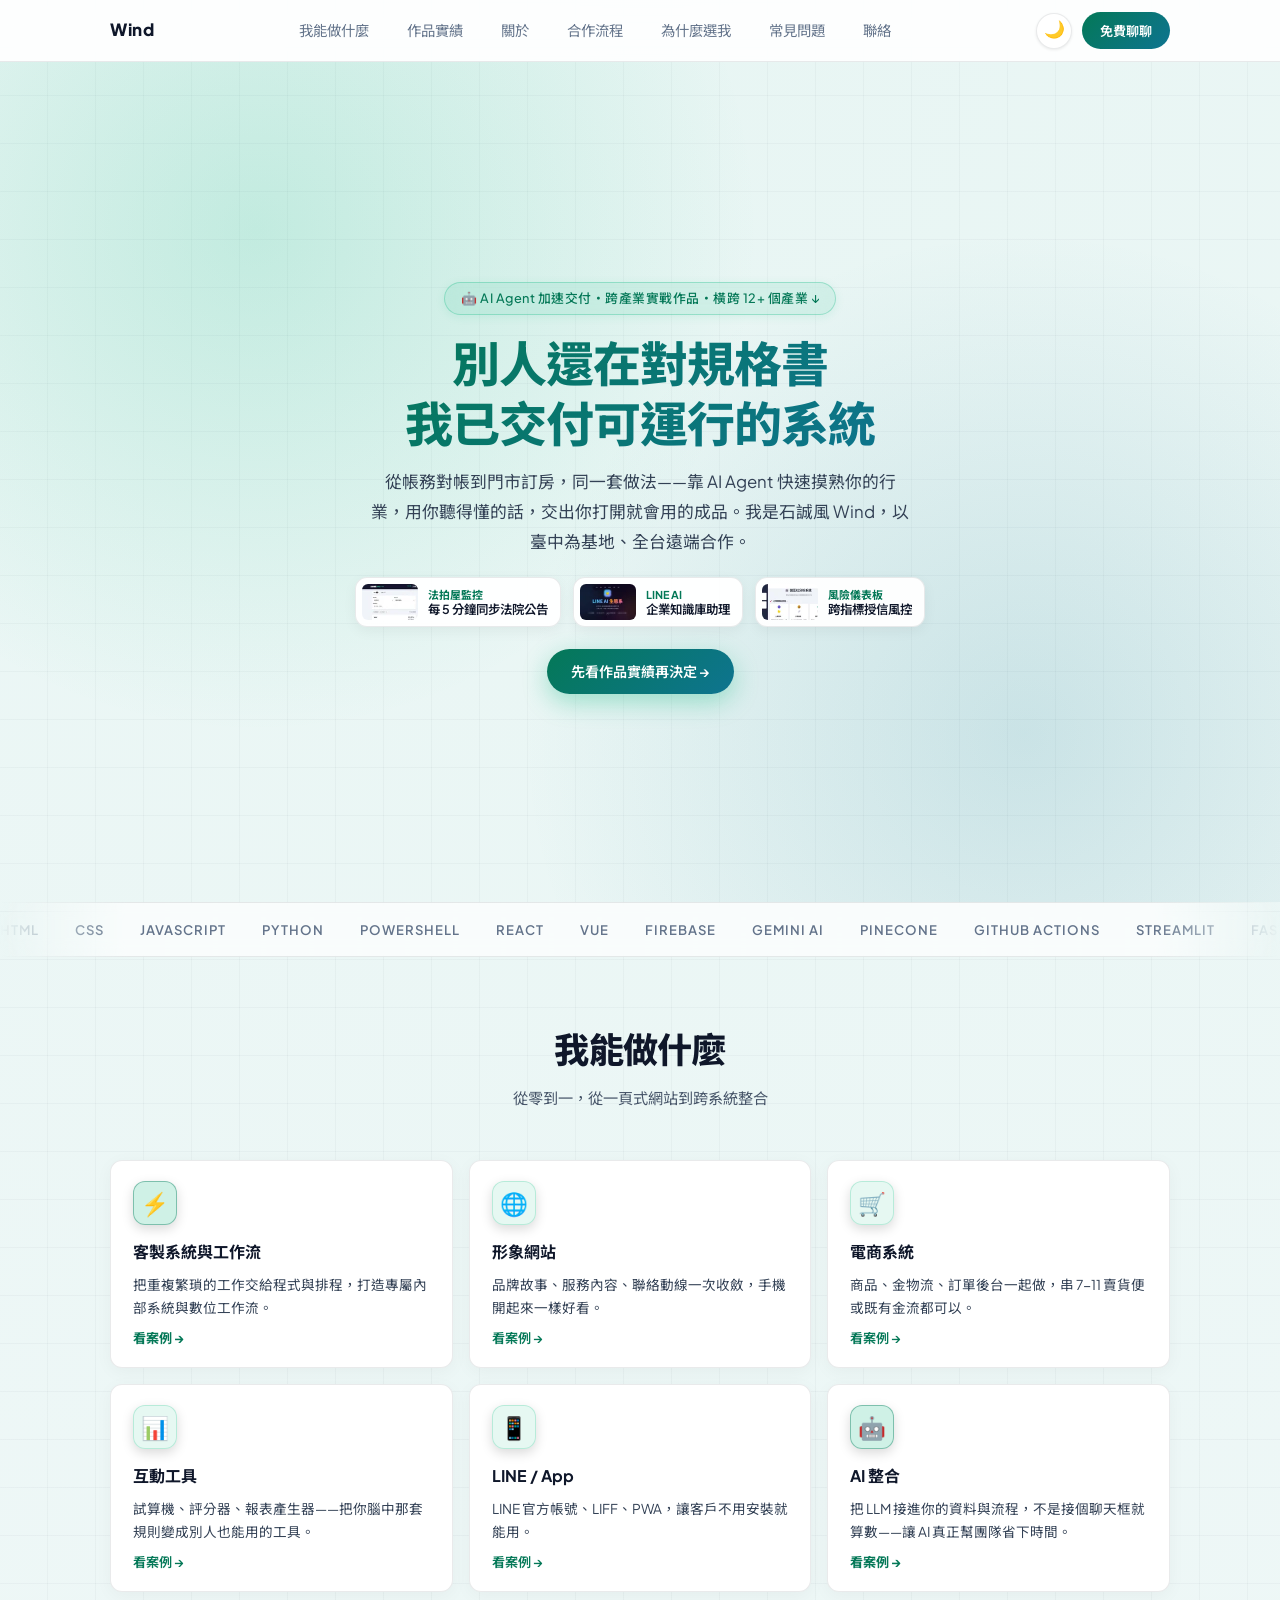
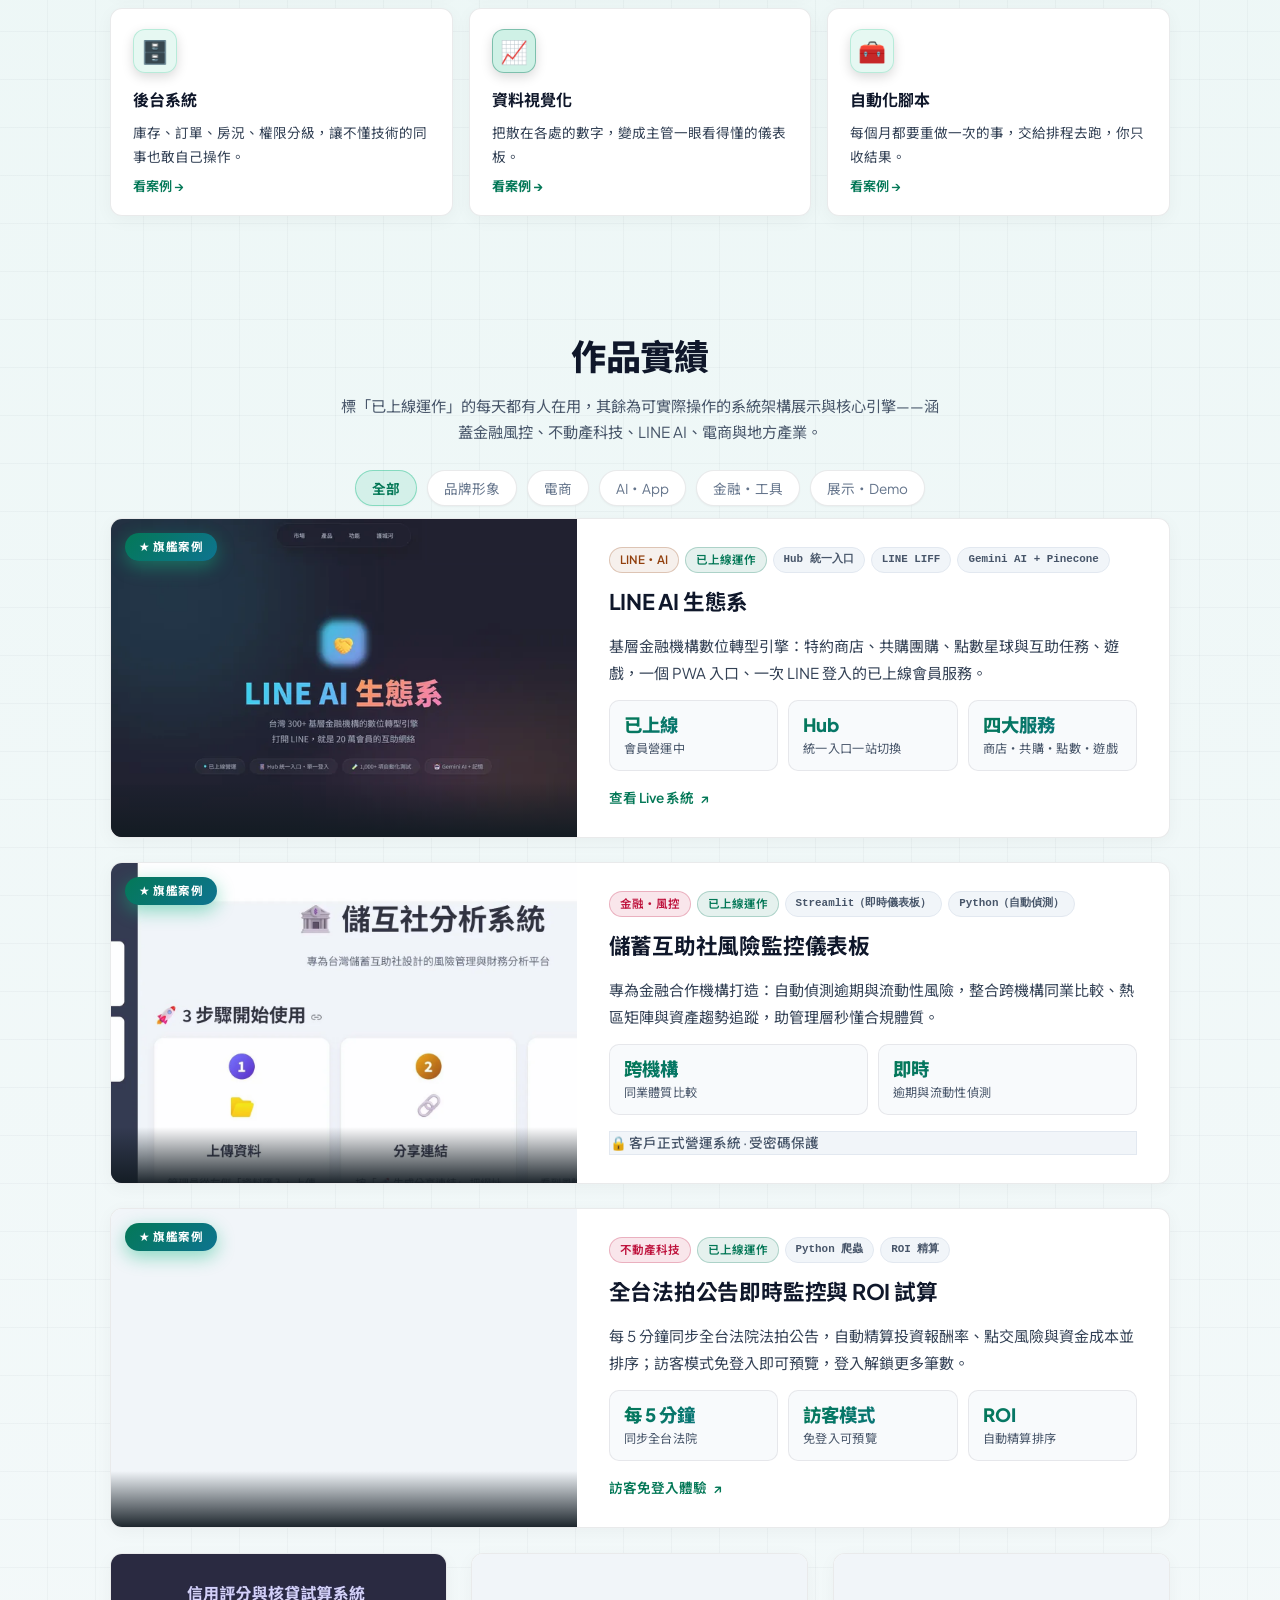
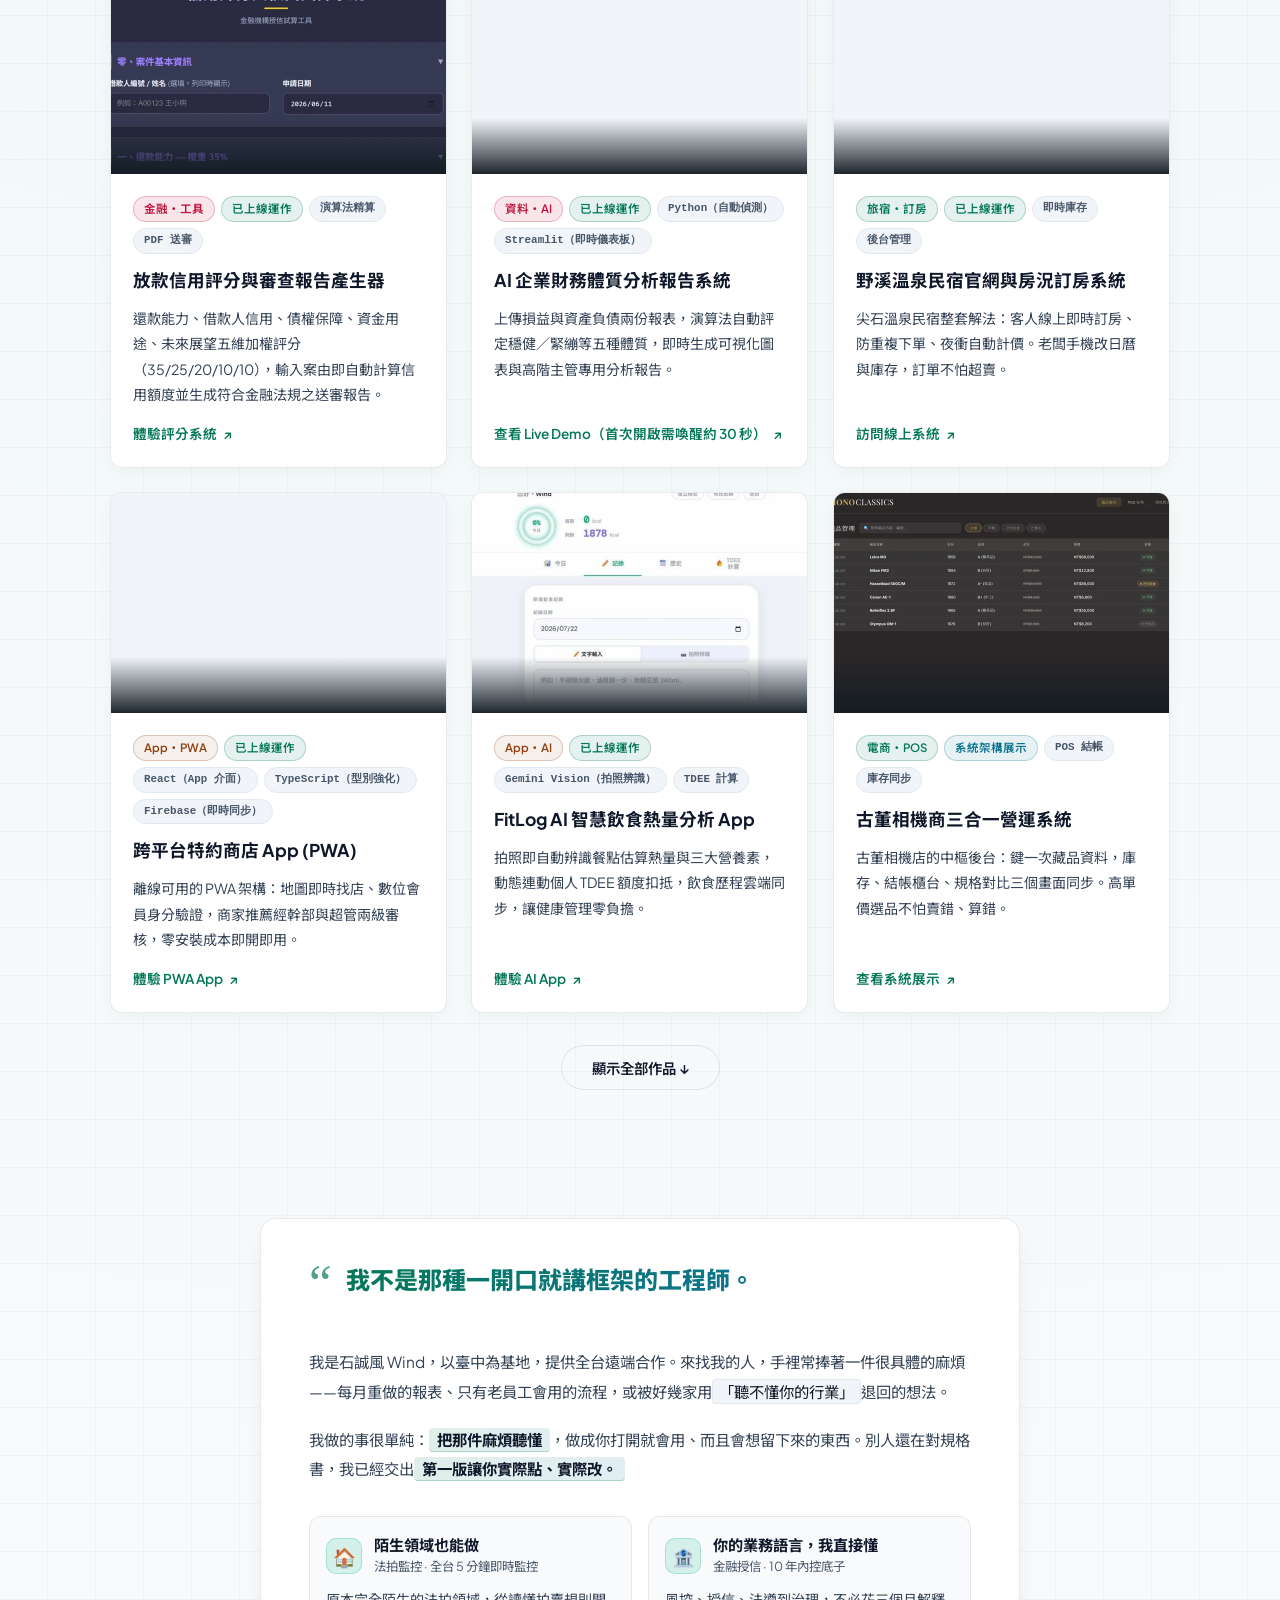
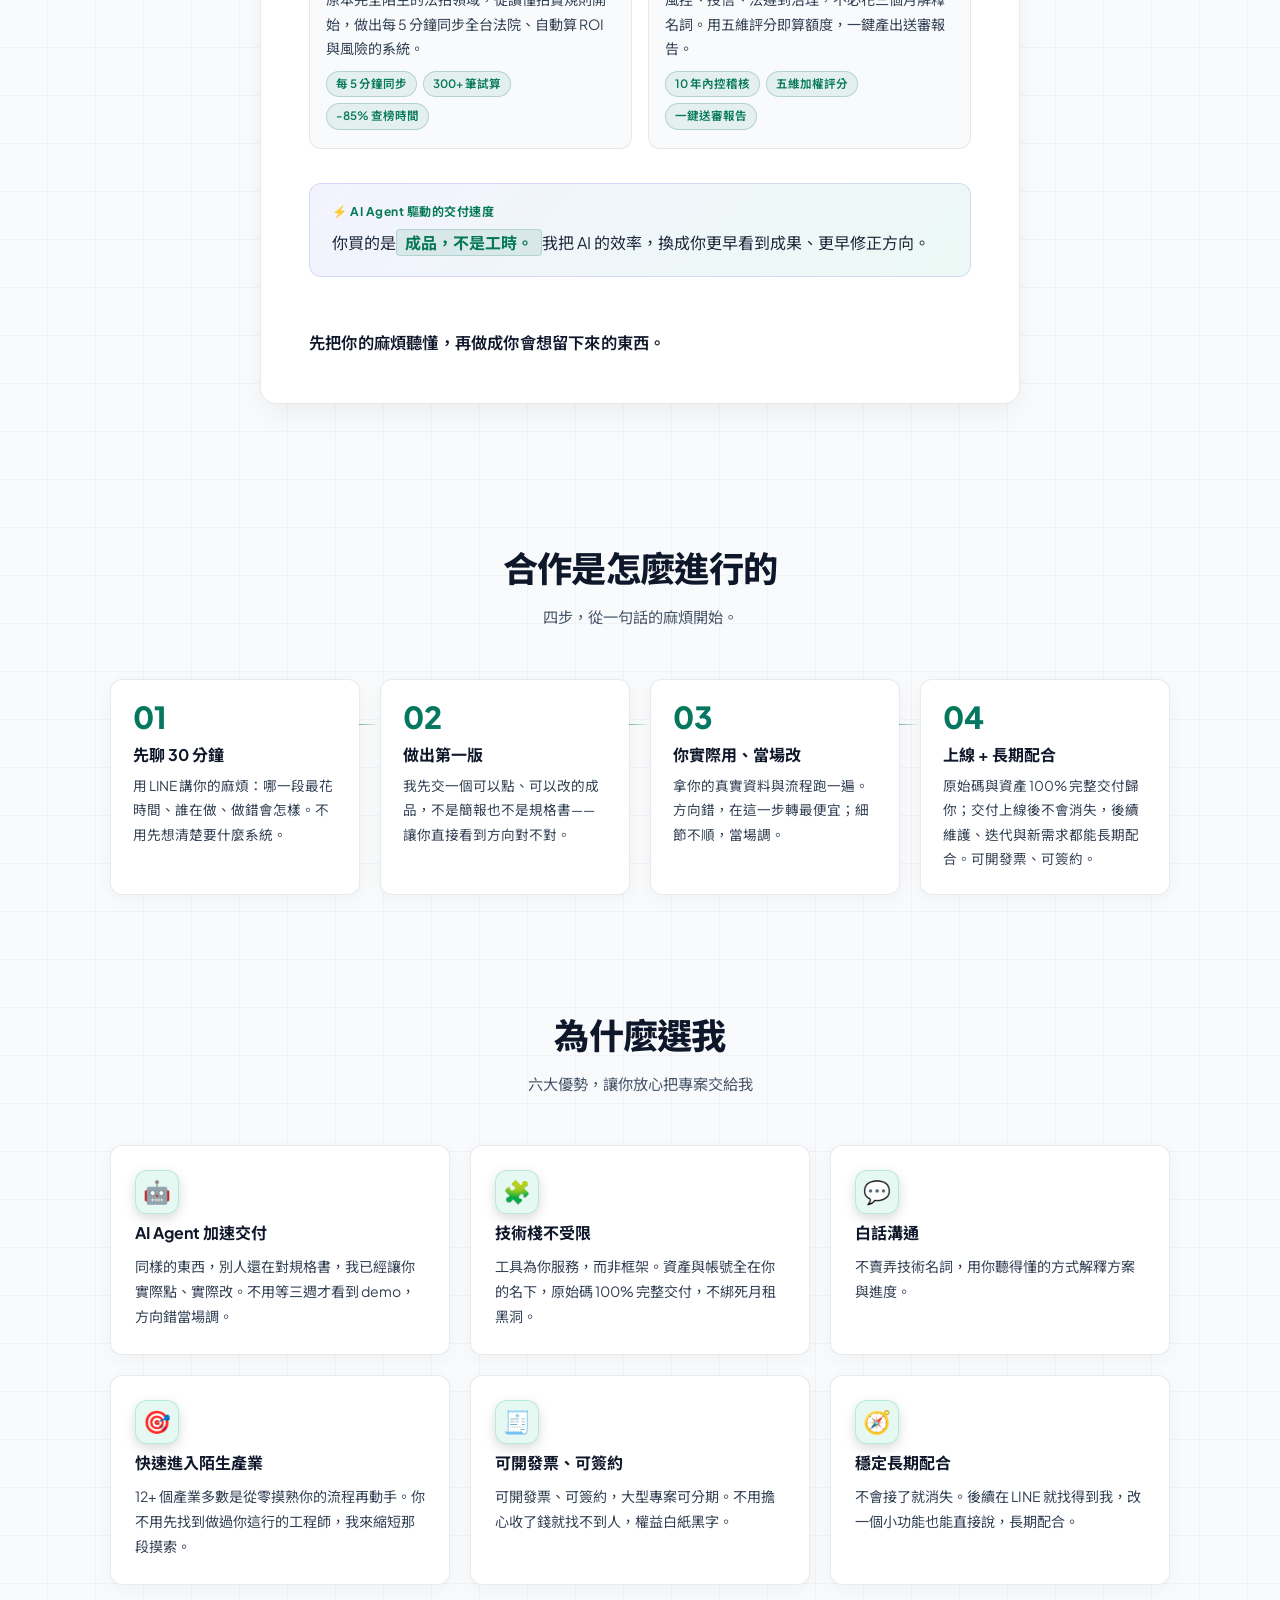
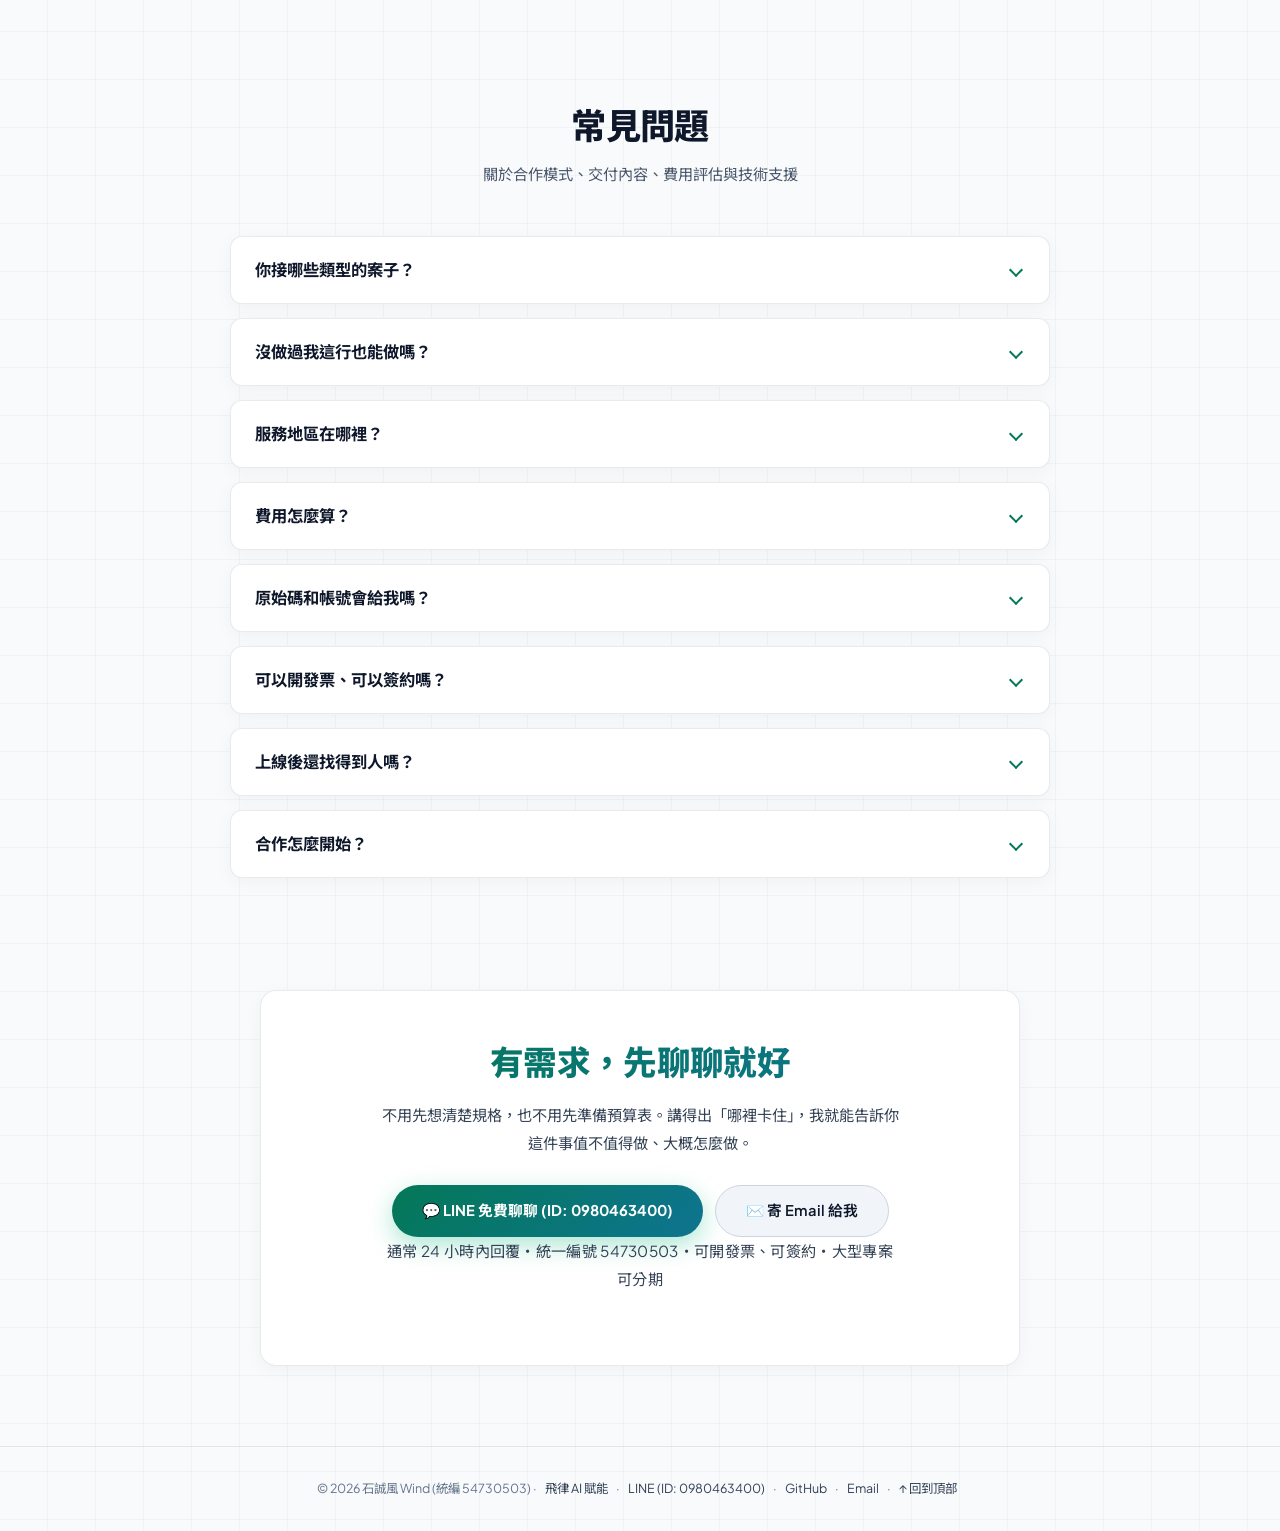
==== commit 0e2de2f9: "sync: 作品文案對齊線上 Demo（法拍訪客模式、信用評分五維）＋重拍 5 組截圖" ====
--- a/index.html
+++ b/index.html
@@ -292,10 +292,10 @@
           "position": 1,
           "item": {
             "@type": "CreativeWork",
-            "name": "LINE AI 互助經濟網絡系統",
+            "name": "LINE AI 生態系",
             "url": "https://rock903400-byte.github.io/line-ai-ecosystem-demo/",
             "image": "https://wind.rock903400.workers.dev/assets/line-ai-ecosystem.webp",
-            "description": "LINE AI 生態系首頁主視覺"
+            "description": "基層金融機構數位轉型引擎：Hub 統一入口、一次 LINE 登入的已上線會員服務"
           }
         },
         {
@@ -724,22 +724,22 @@
     <div class="work-card featured reveal" data-cat="aiapp">
       <div class="preview-box">
         <span class="flagship-badge">★ 旗艦案例</span>
-        <picture><source srcset="assets/line-ai-ecosystem.webp" type="image/webp"><img src="assets/line-ai-ecosystem.jpg" alt="LINE AI 生態系首頁主視覺" decoding="async" loading="lazy" width="720" height="440"></picture>
+        <picture><source srcset="assets/line-ai-ecosystem.webp" type="image/webp"><img src="assets/line-ai-ecosystem.jpg" alt="LINE AI 生態系 Hub 統一入口首屏預覽" decoding="async" loading="lazy" width="720" height="440"></picture>
       </div>
       <div class="work-info">
         <div class="tag-row">
           <span class="tag amber">LINE・AI</span>
           <span class="tag green">已上線運作</span>
+          <span class="tag tech">Hub 統一入口</span>
           <span class="tag tech">LINE LIFF</span>
-          <span class="tag tech">Gemini AI（秒級問答）</span>
-          <span class="tag tech">Pinecone（秒級檢索）</span>
-        </div>
-        <h3>LINE AI 互助經濟網絡系統</h3>
-        <p class="desc">服務 300+ 商家 × 20 萬會員：串接 Gemini LLM 與 Pinecone 向量資料庫，實現毫秒級規章問答、即時商務媒合與智慧推播。</p>
+          <span class="tag tech">Gemini AI + Pinecone</span>
+        </div>
+        <h3>LINE AI 生態系</h3>
+        <p class="desc">基層金融機構數位轉型引擎：特約商店、共購團購、點數星球與互助任務、遊戲，一個 PWA 入口、一次 LINE 登入的已上線會員服務。</p>
         <div class="metric-row">
-          <div class="metric"><span class="metric-num">20 萬</span><span class="metric-label">服務會員</span></div>
-          <div class="metric"><span class="metric-num">300+</span><span class="metric-label">合作商家</span></div>
-          <div class="metric"><span class="metric-num">毫秒級</span><span class="metric-label">規章問答回應</span></div>
+          <div class="metric"><span class="metric-num">已上線</span><span class="metric-label">會員營運中</span></div>
+          <div class="metric"><span class="metric-num">Hub</span><span class="metric-label">統一入口一站切換</span></div>
+          <div class="metric"><span class="metric-num">四大服務</span><span class="metric-label">商店・共購・點數・遊戲</span></div>
         </div>
         <a class="btn-demo" href="https://rock903400-byte.github.io/line-ai-ecosystem-demo/" target="_blank" rel="noopener noreferrer">查看 Live 系統</a>
       </div>
@@ -782,13 +782,13 @@
           <span class="tag tech">ROI 精算</span>
         </div>
         <h3>全台法拍公告即時監控與 ROI 試算</h3>
-        <p class="desc">每 5 分鐘同步全台法院法拍公告，精算 300+ 筆在管標的投資報酬率、點交風險與資金成本並自動排序，省去 85% 人工查榜時間。</p>
+        <p class="desc">每 5 分鐘同步全台法院法拍公告，自動精算投資報酬率、點交風險與資金成本並排序；訪客模式免登入即可預覽，登入解鎖更多筆數。</p>
         <div class="metric-row">
           <div class="metric"><span class="metric-num">每 5 分鐘</span><span class="metric-label">同步全台法院</span></div>
-          <div class="metric"><span class="metric-num">300+ 筆</span><span class="metric-label">在管標的試算</span></div>
-          <div class="metric"><span class="metric-num">-85%</span><span class="metric-label">人工查榜時間</span></div>
-        </div>
-        <a class="btn-demo" href="https://rock903400-byte.github.io/foreclosure-compensation-analyzer/" target="_blank" rel="noopener noreferrer">體驗試算系統</a>
+          <div class="metric"><span class="metric-num">訪客模式</span><span class="metric-label">免登入可預覽</span></div>
+          <div class="metric"><span class="metric-num">ROI</span><span class="metric-label">自動精算排序</span></div>
+        </div>
+        <a class="btn-demo" href="https://rock903400-byte.github.io/foreclosure-compensation-analyzer/" target="_blank" rel="noopener noreferrer">訪客免登入體驗</a>
       </div>
     </div>
 
@@ -805,7 +805,7 @@
           <span class="tag tech">PDF 送審</span>
         </div>
         <h3>放款信用評分與審查報告產生器</h3>
-        <p class="desc">依據還款能力、擔保品、信用等四維加權評分（35/25/20/10），輸入案由即自動計算信用額度並生成符合金融法規之送審報告。</p>
+        <p class="desc">還款能力、借款人信用、債權保障、資金用途、未來展望五維加權評分（35/25/20/10/10），輸入案由即自動計算信用額度並生成符合金融法規之送審報告。</p>
         <a class="btn-demo" href="https://rock903400-byte.github.io/credit-score-system/" target="_blank" rel="noopener noreferrer">體驗評分系統</a>
       </div>
     </div>
@@ -1162,10 +1162,10 @@
               <div class="proof-card-sub">金融授信 · 10 年內控底子</div>
             </div>
           </div>
-          <p class="proof-card-body">風控、授信、法遵到治理，不必花三個月解釋名詞。用四維評分即算額度，一鍵產出送審報告。</p>
+          <p class="proof-card-body">風控、授信、法遵到治理，不必花三個月解釋名詞。用五維評分即算額度，一鍵產出送審報告。</p>
           <div class="proof-card-metrics">
             <span class="proof-metric">10 年內控稽核</span>
-            <span class="proof-metric">四維加權評分</span>
+            <span class="proof-metric">五維加權評分</span>
             <span class="proof-metric">一鍵送審報告</span>
           </div>
         </div>
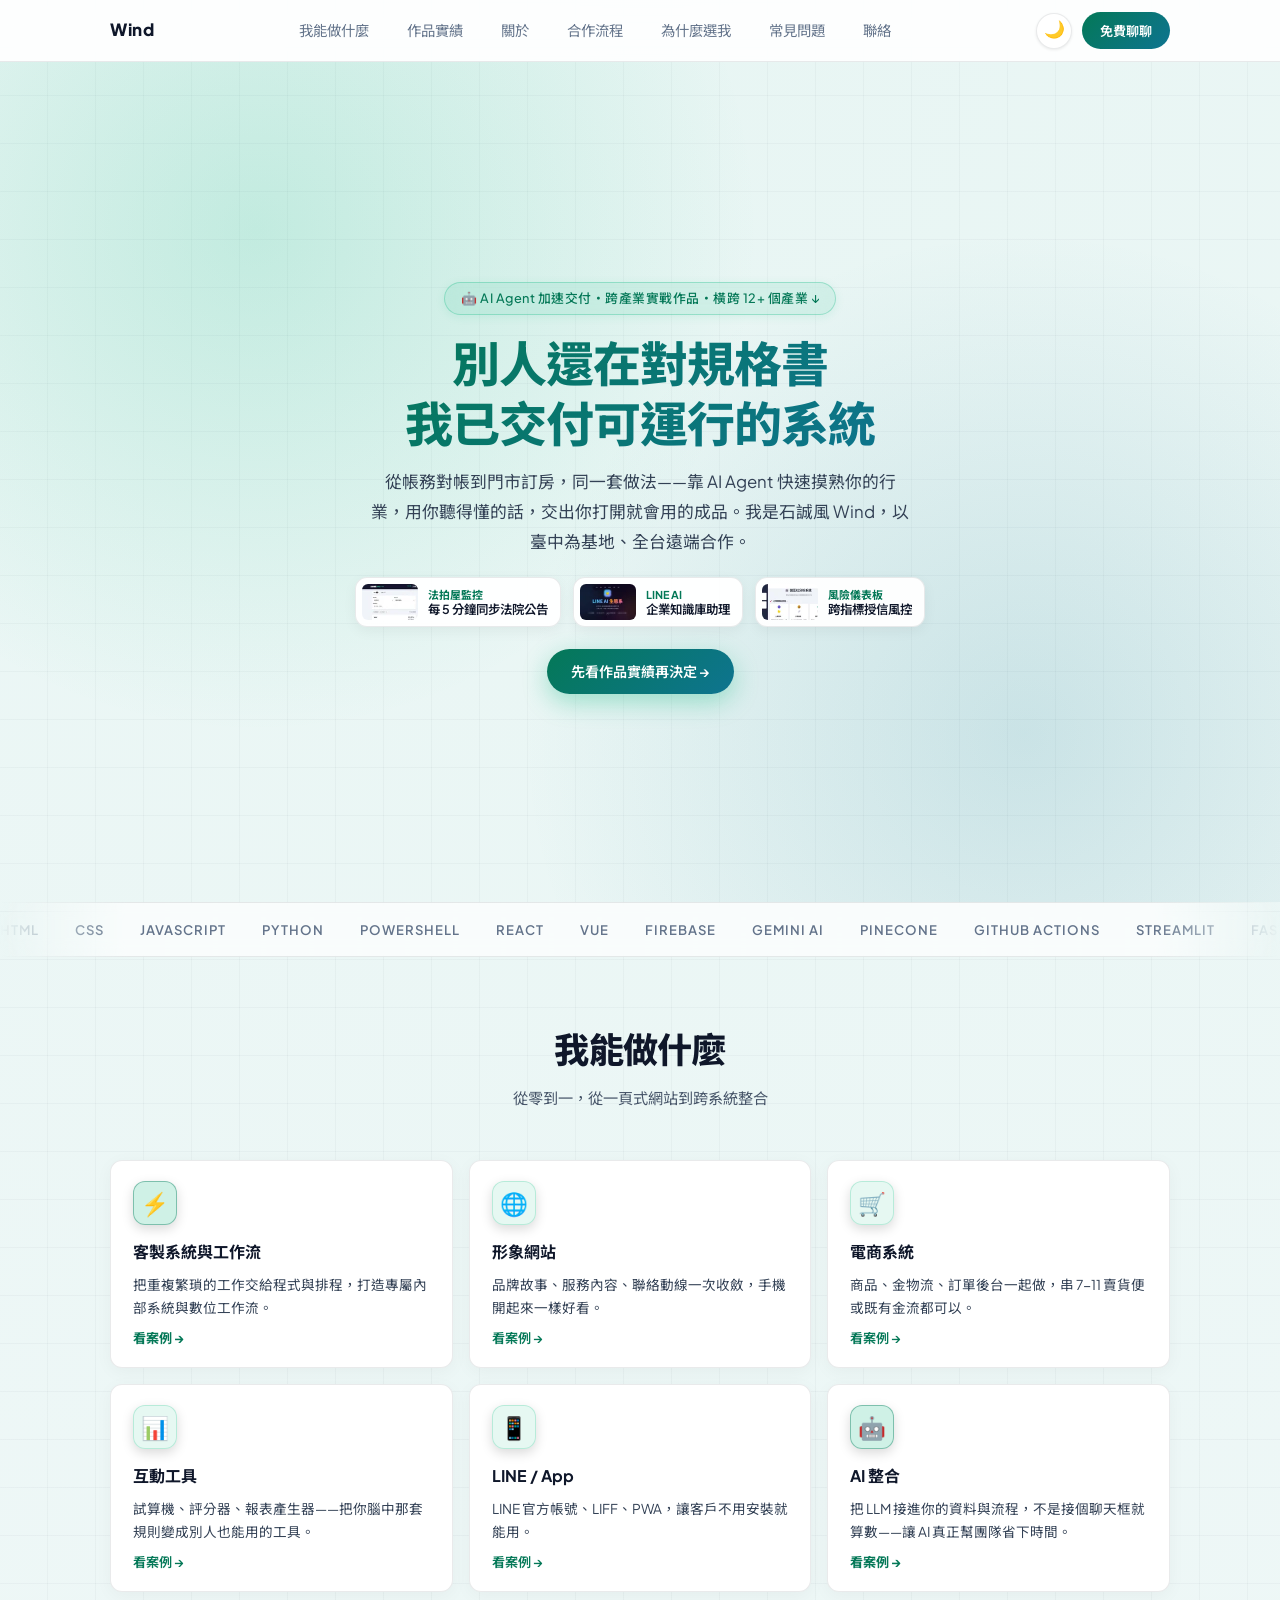
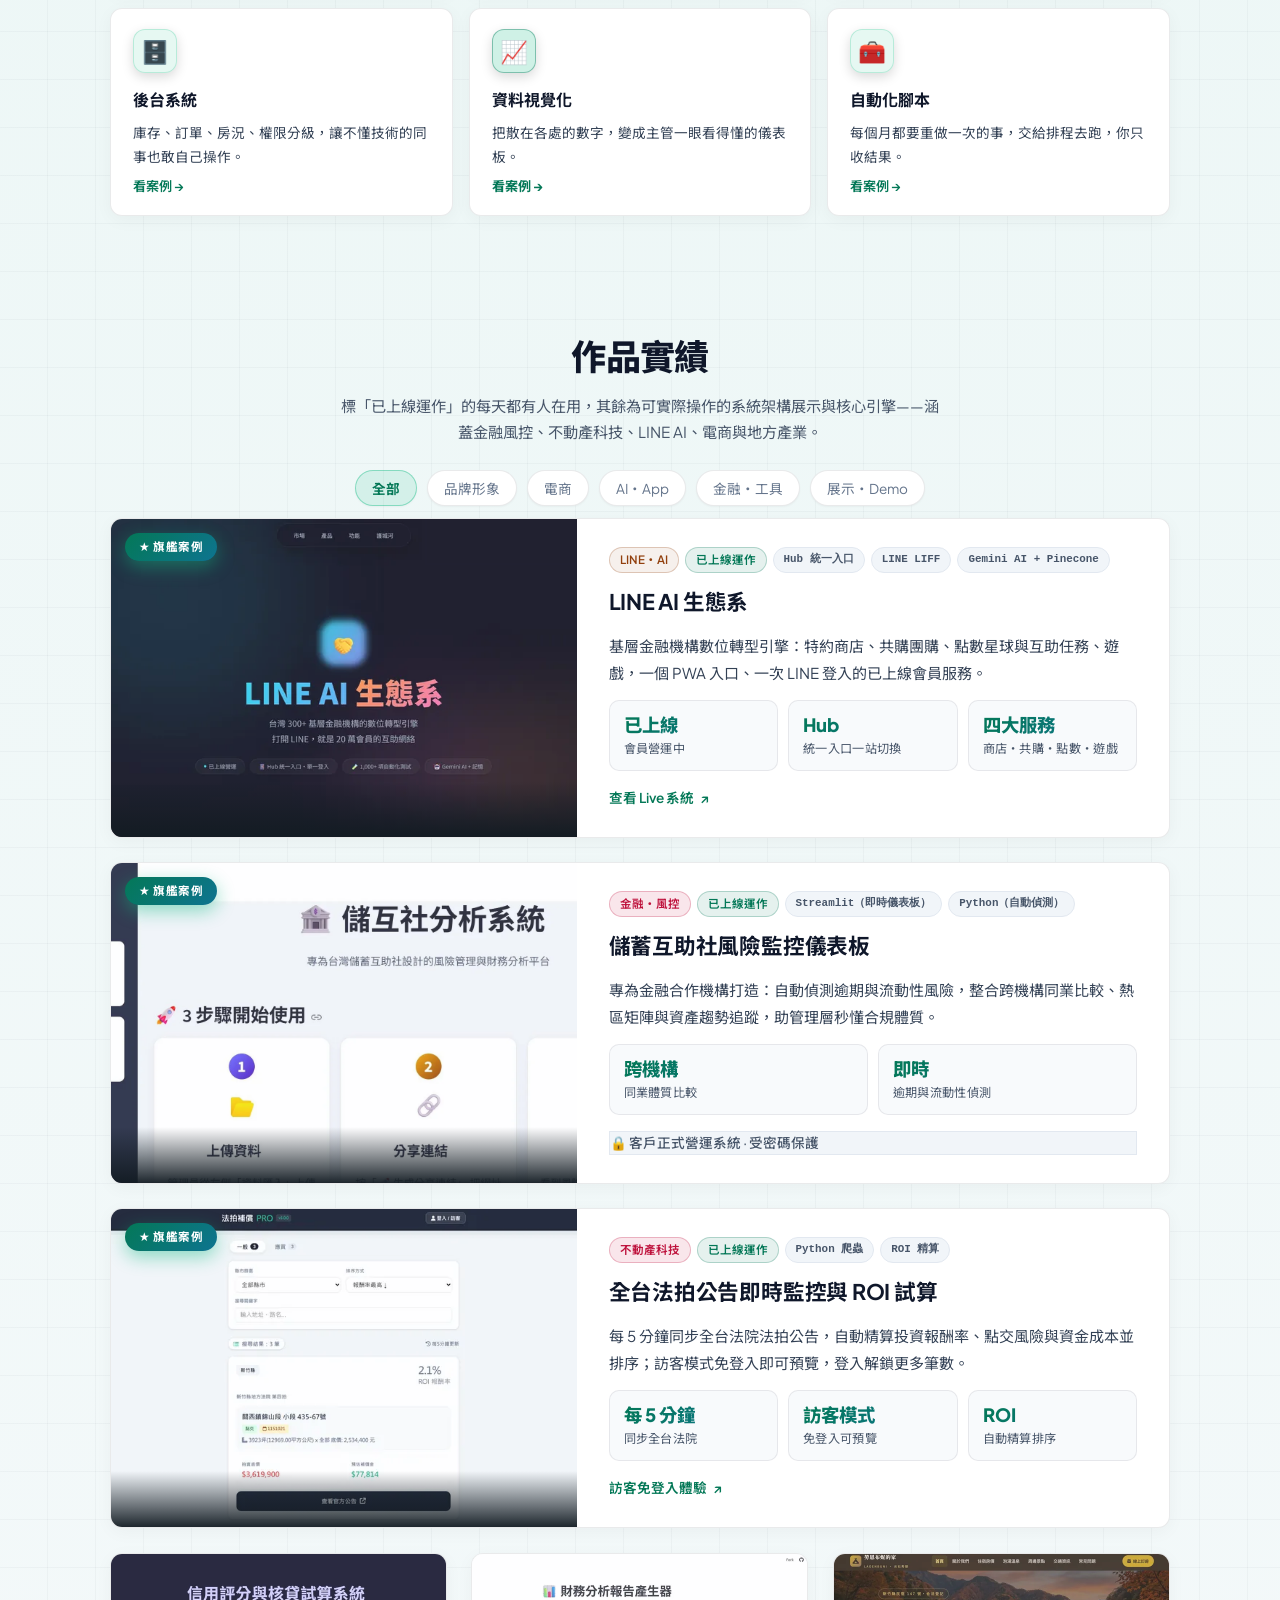
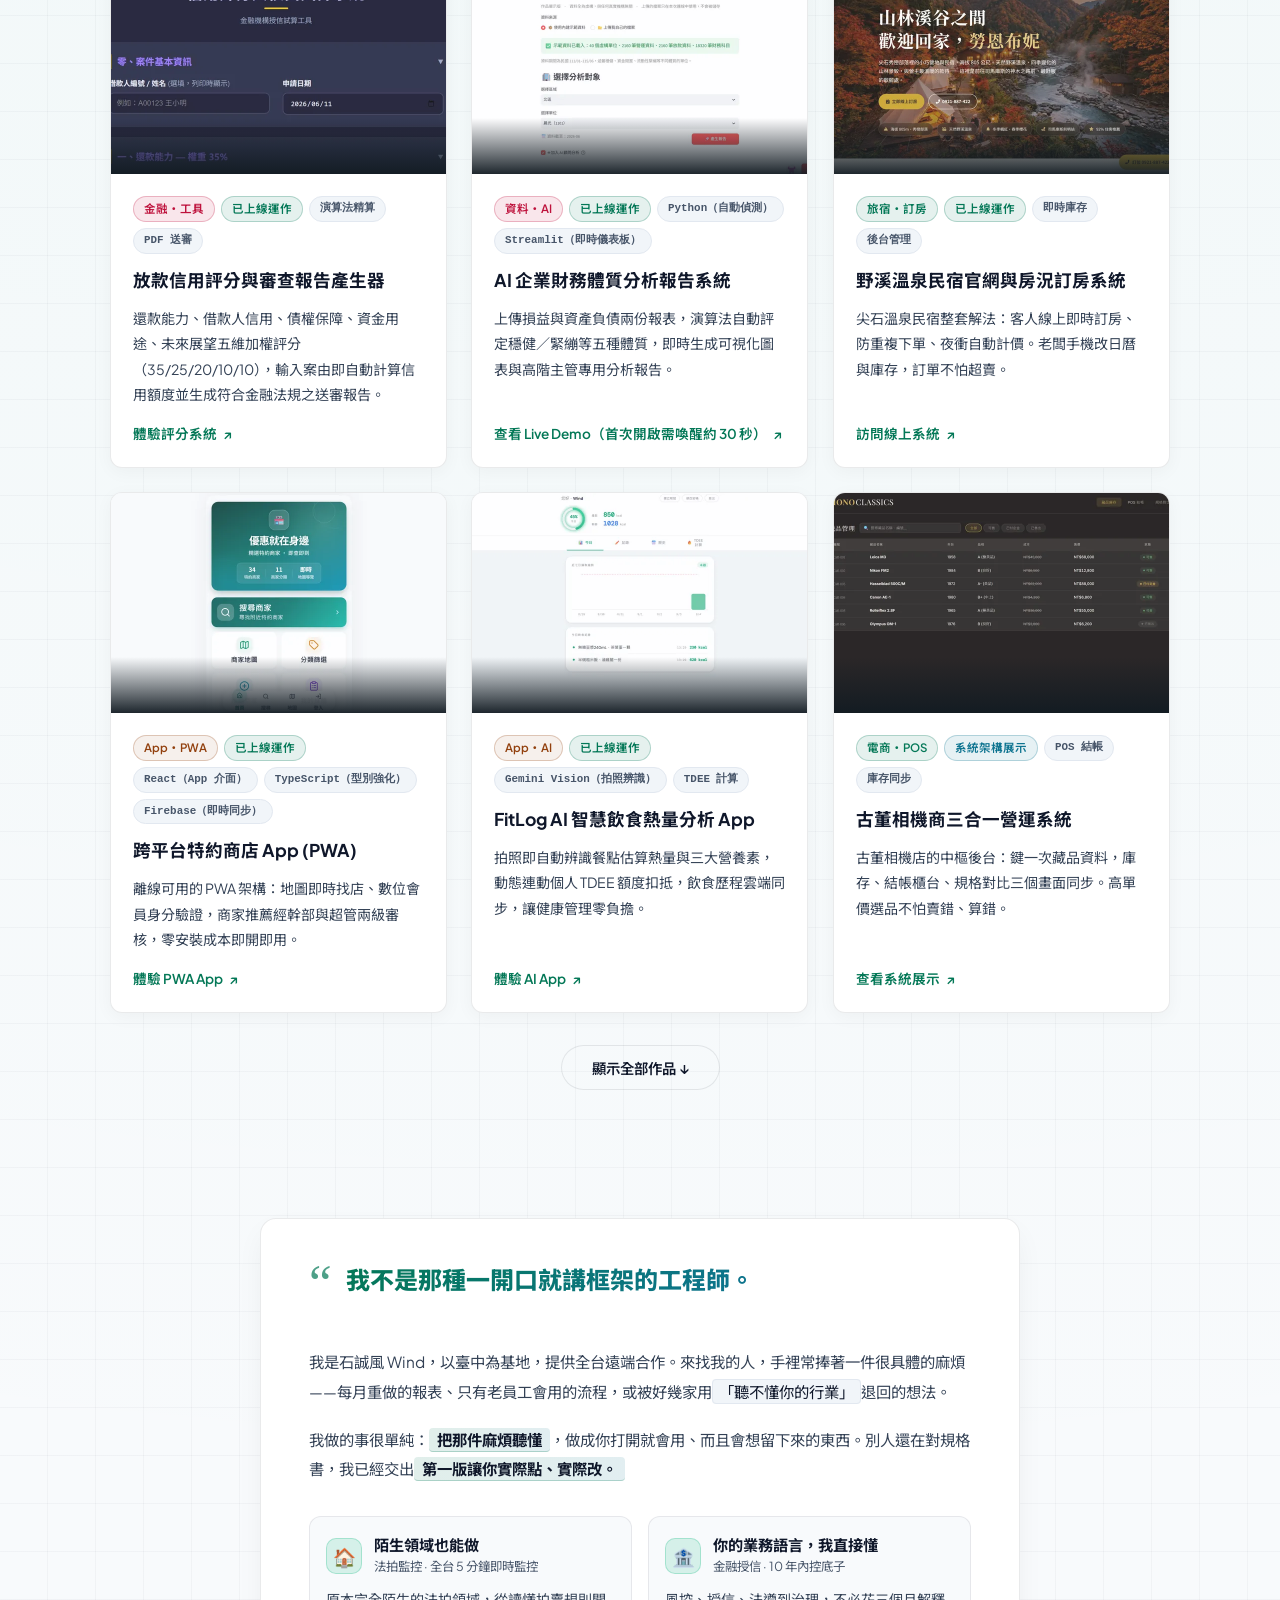
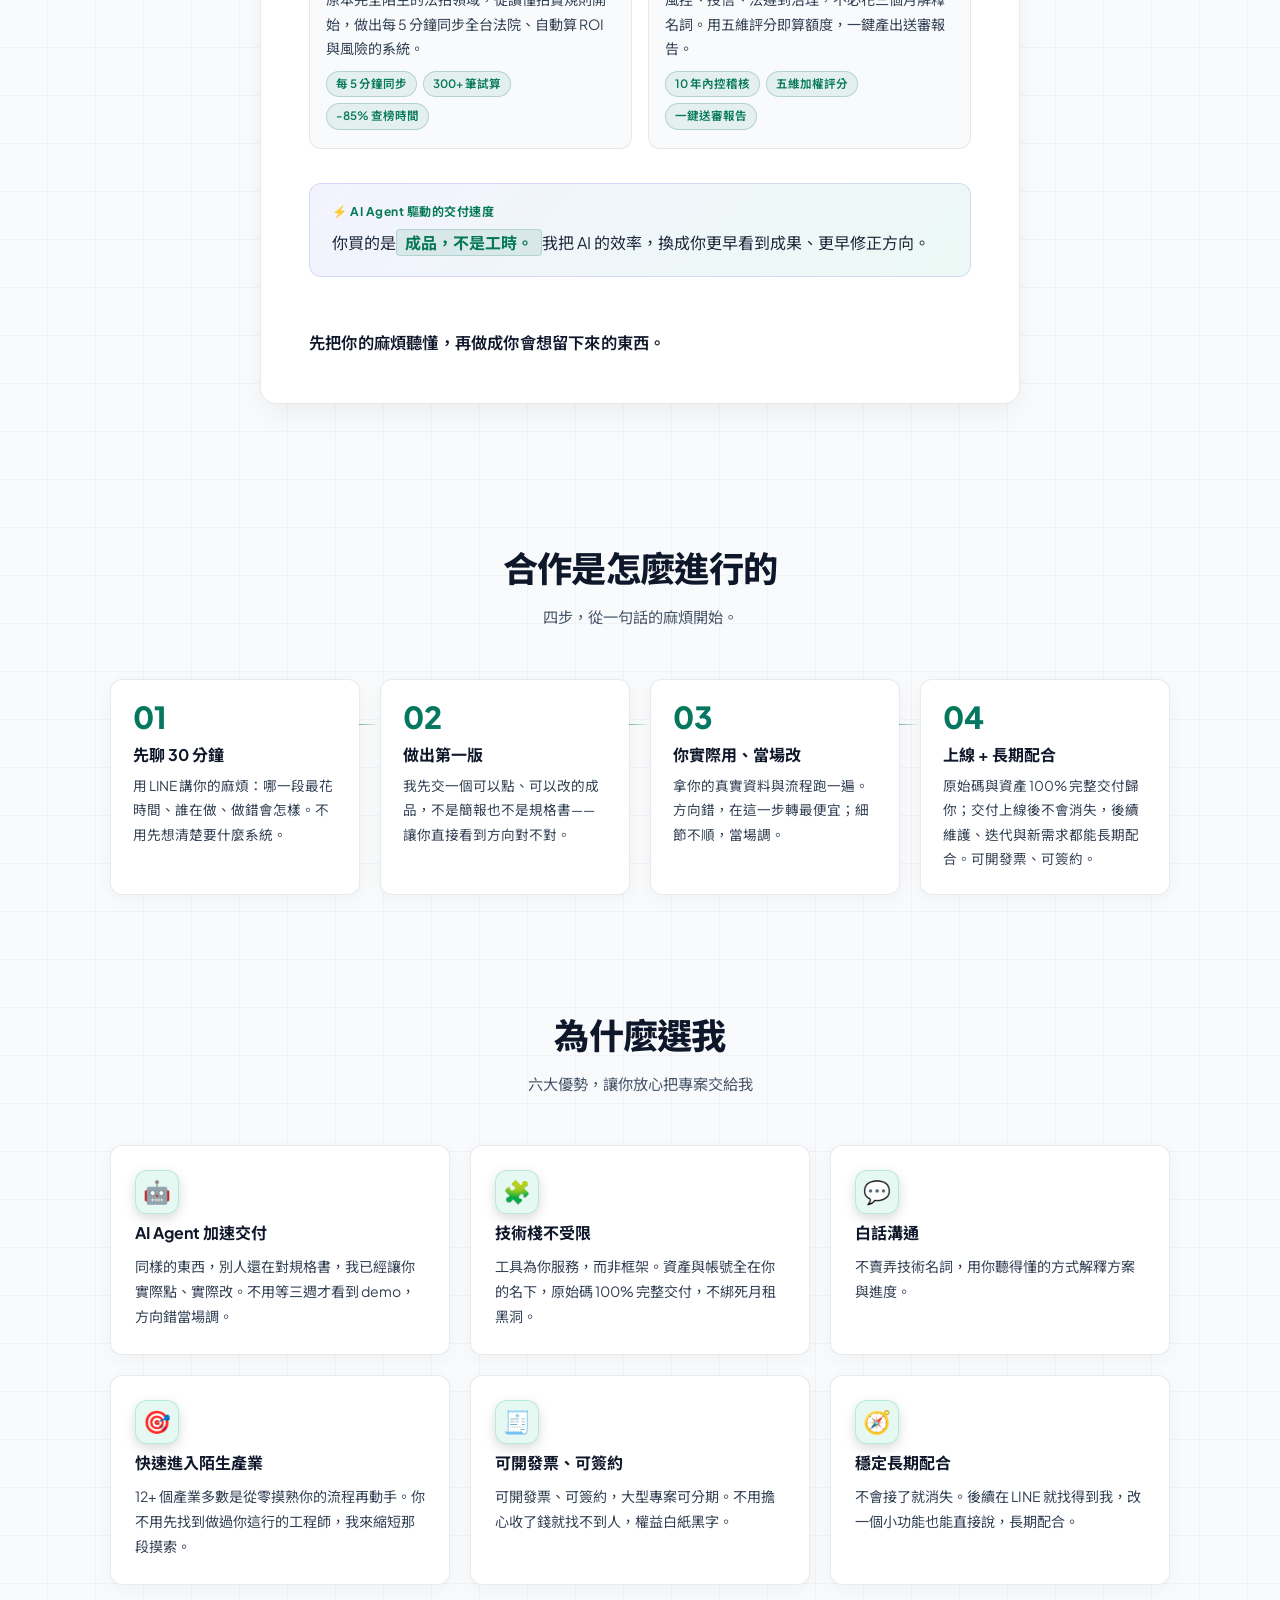
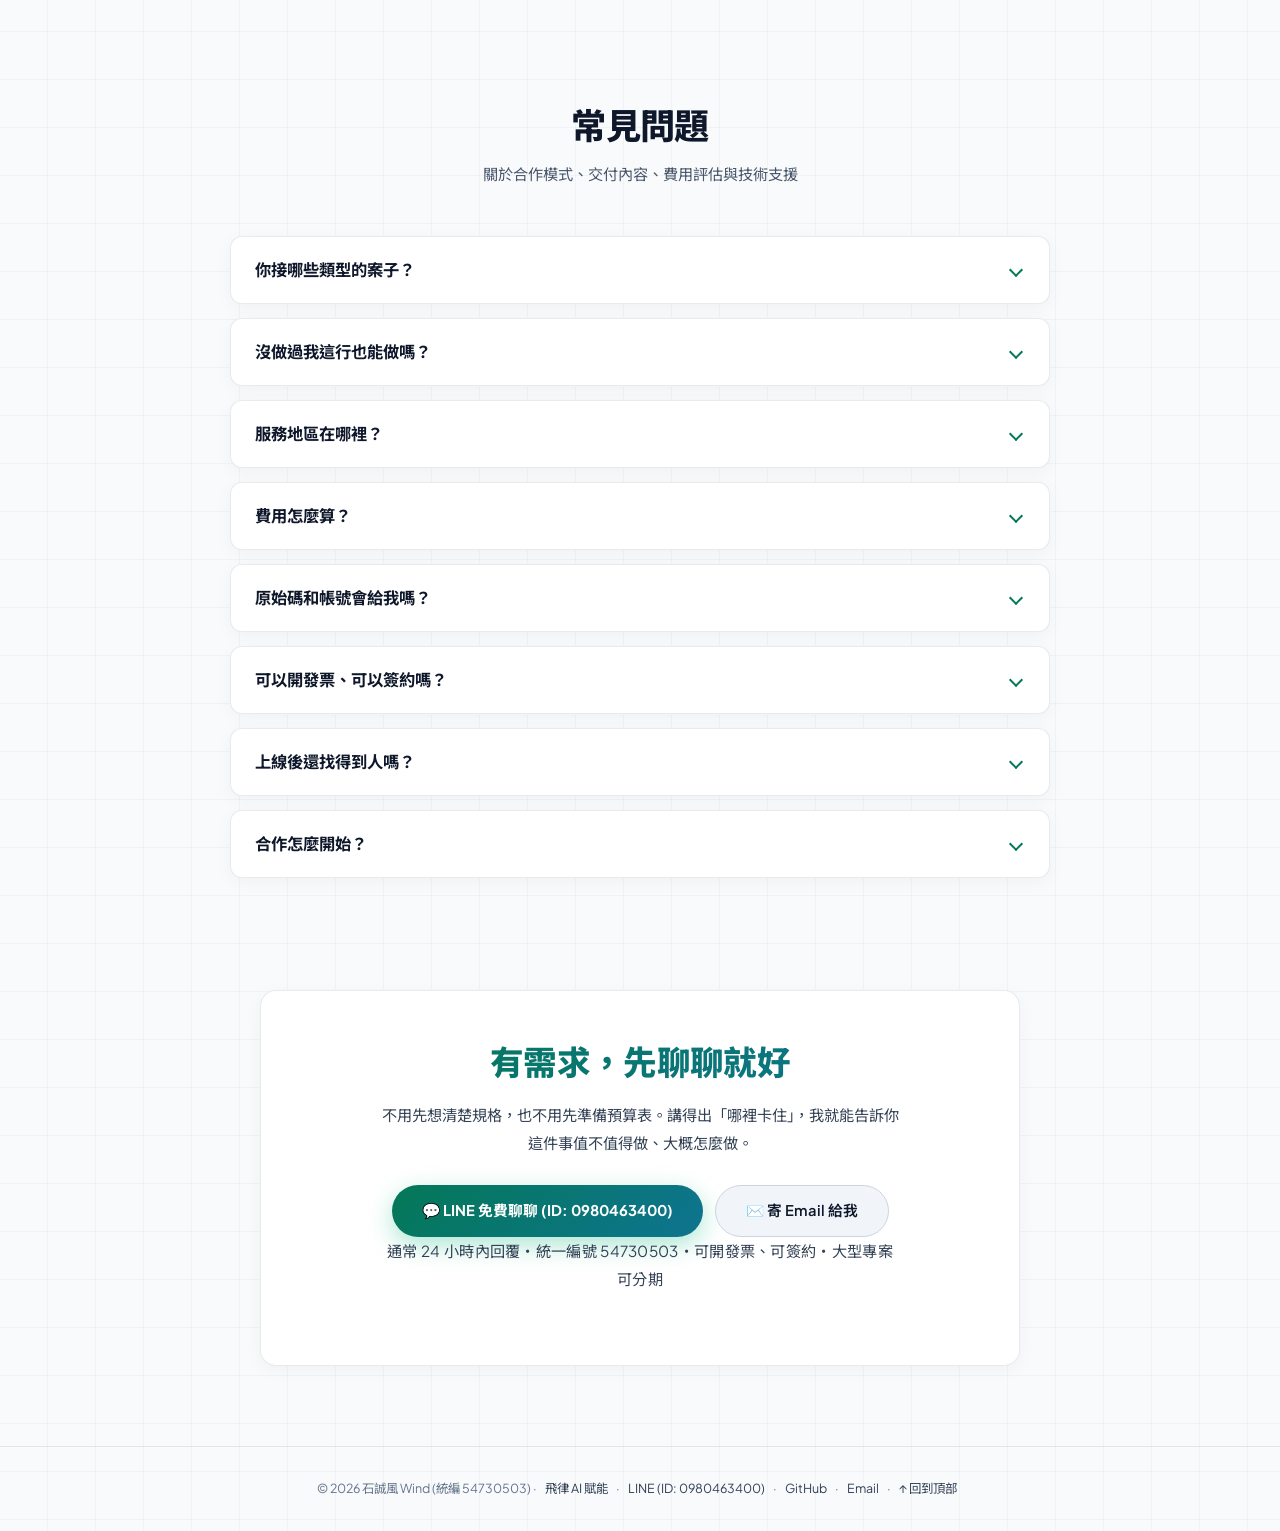
==== commit 2380320d: "sync: JSON-LD補21件＋og-cover更新＋7組截圖（Hub第二視角、品牌5站）" ====
--- a/index.html
+++ b/index.html
@@ -11,11 +11,11 @@
 <meta property="og:description" content="以臺中市為基地，全台遠端合作。從帳務對帳到門市訂房同一套做法，靠 AI Agent 快速摸熟你的行業，用白話交出你打開就會用的成品。跨產業已上線作品橫跨 12+ 產業。">
 <meta property="og:type" content="website">
 <meta property="og:url" content="https://wind.rock903400.workers.dev/">
-<meta property="og:image" content="https://wind.rock903400.workers.dev/assets/og-cover.jpg">
+<meta property="og:image" content="https://wind.rock903400.workers.dev/assets/og-cover-v2.jpg">
 <meta property="og:image:width" content="1200">
 <meta property="og:image:height" content="630">
 <meta property="og:locale" content="zh_TW">
-<meta property="og:image:alt" content="Wind 跨產業接案開發 — 作品實績主視覺">
+<meta property="og:image:alt" content="Wind 跨產業接案開發 — 橫跨 12+ 產業的已上線作品實績">
 <meta property="og:site_name" content="Wind · 跨產業接案開發">
 <meta name="twitter:card" content="summary_large_image">
 <link rel="canonical" href="https://wind.rock903400.workers.dev/">
@@ -285,7 +285,7 @@
       "@type": "ItemList",
       "@id": "https://wind.rock903400.workers.dev/#works",
       "name": "作品實績 — 已上線與展示系統",
-      "numberOfItems": 19,
+      "numberOfItems": 21,
       "itemListElement": [
         {
           "@type": "ListItem",
@@ -317,7 +317,7 @@
             "name": "全台法拍公告即時監控與 ROI 試算",
             "url": "https://rock903400-byte.github.io/foreclosure-compensation-analyzer/",
             "image": "https://wind.rock903400.workers.dev/assets/foreclosure-analyzer-v2.webp",
-            "description": "法拍補償試算工具的案件列表與篩選介面"
+            "description": "訪客模式免登入預覽，ROI 自動精算排序的法拍案件列表"
           }
         },
         {
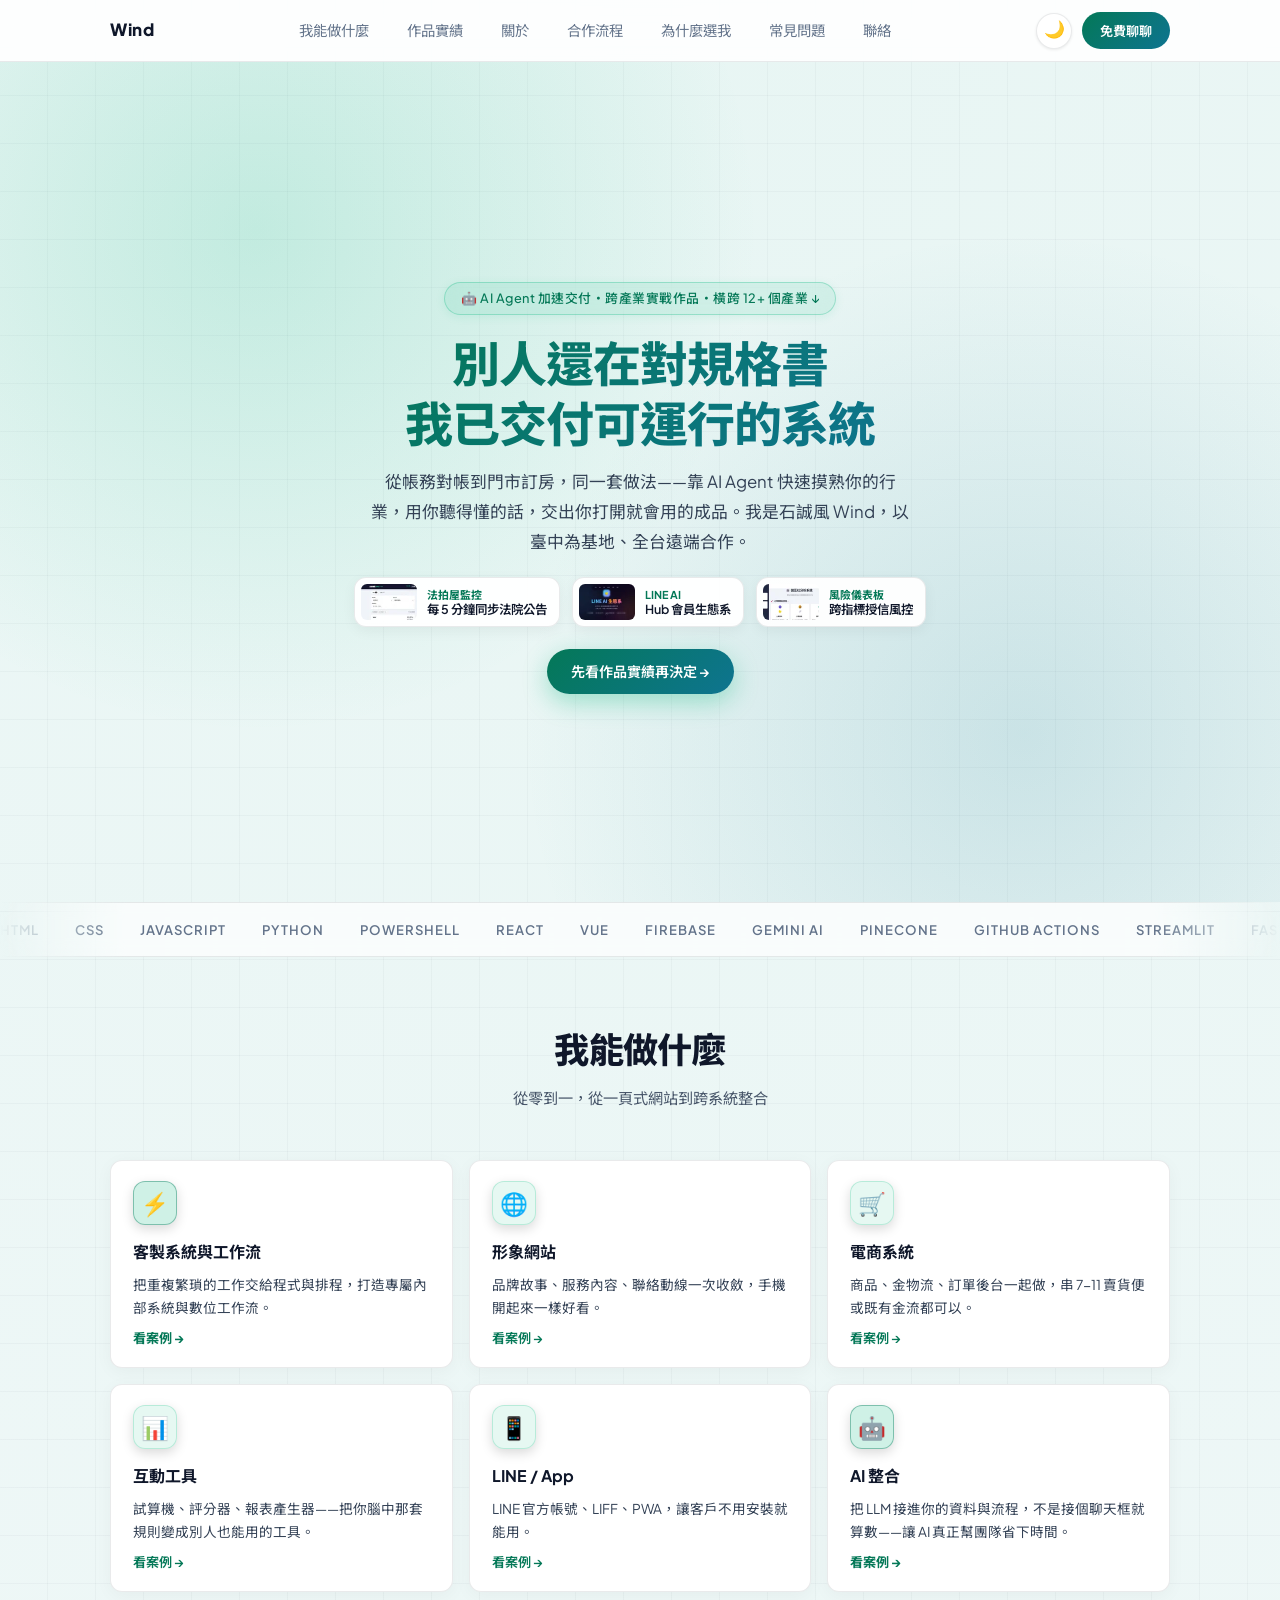
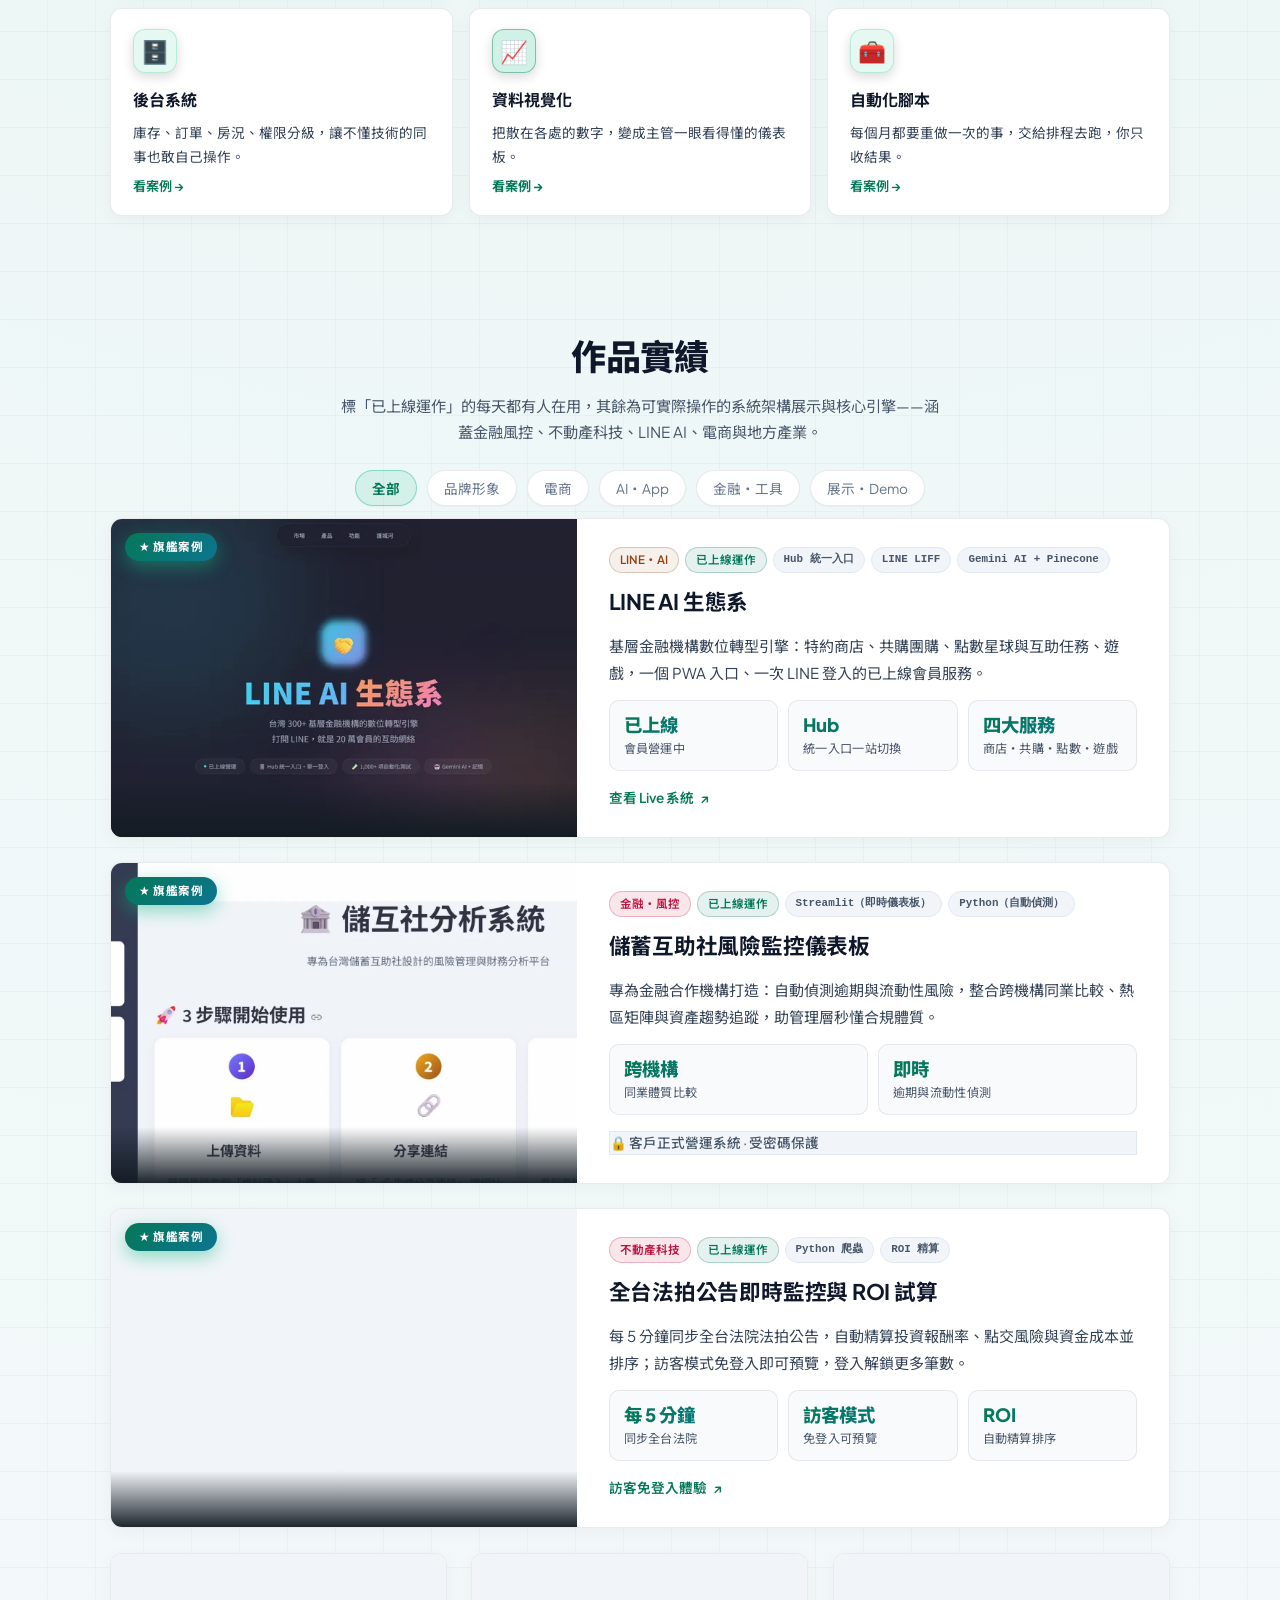
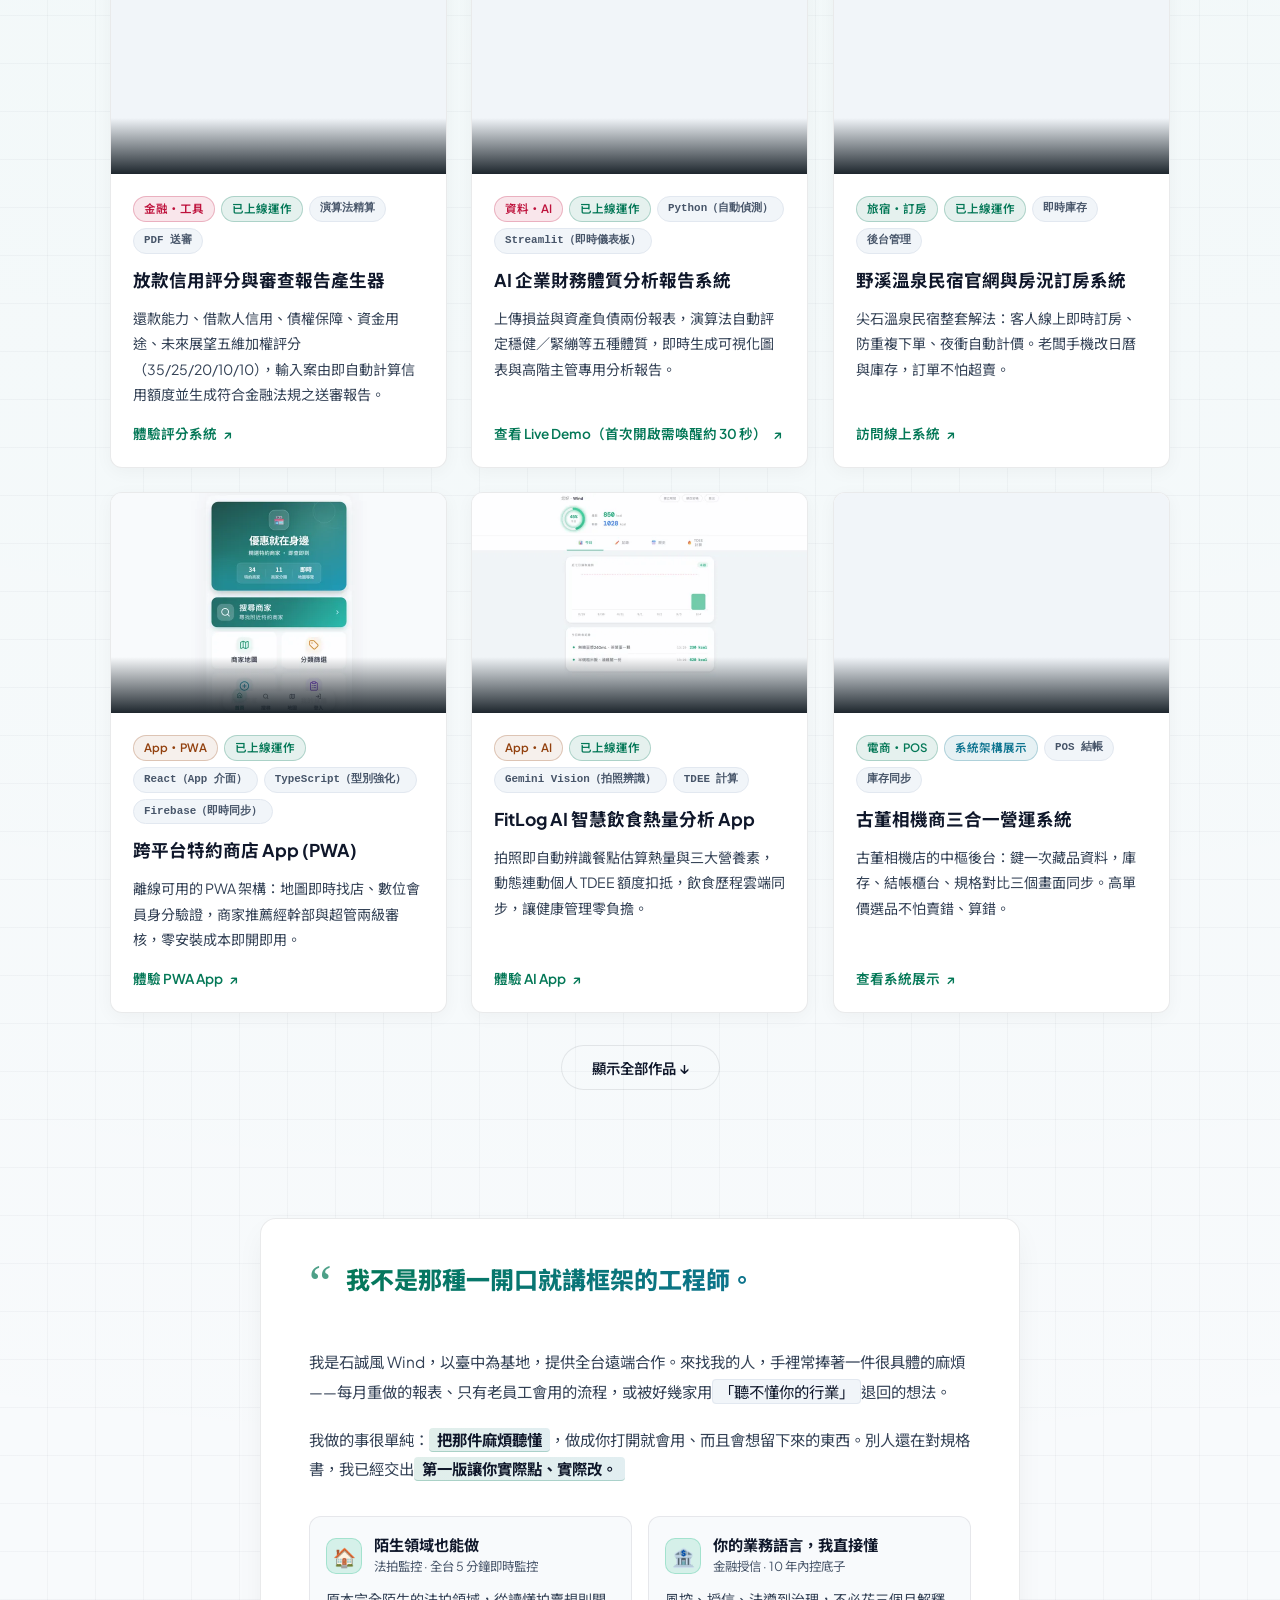
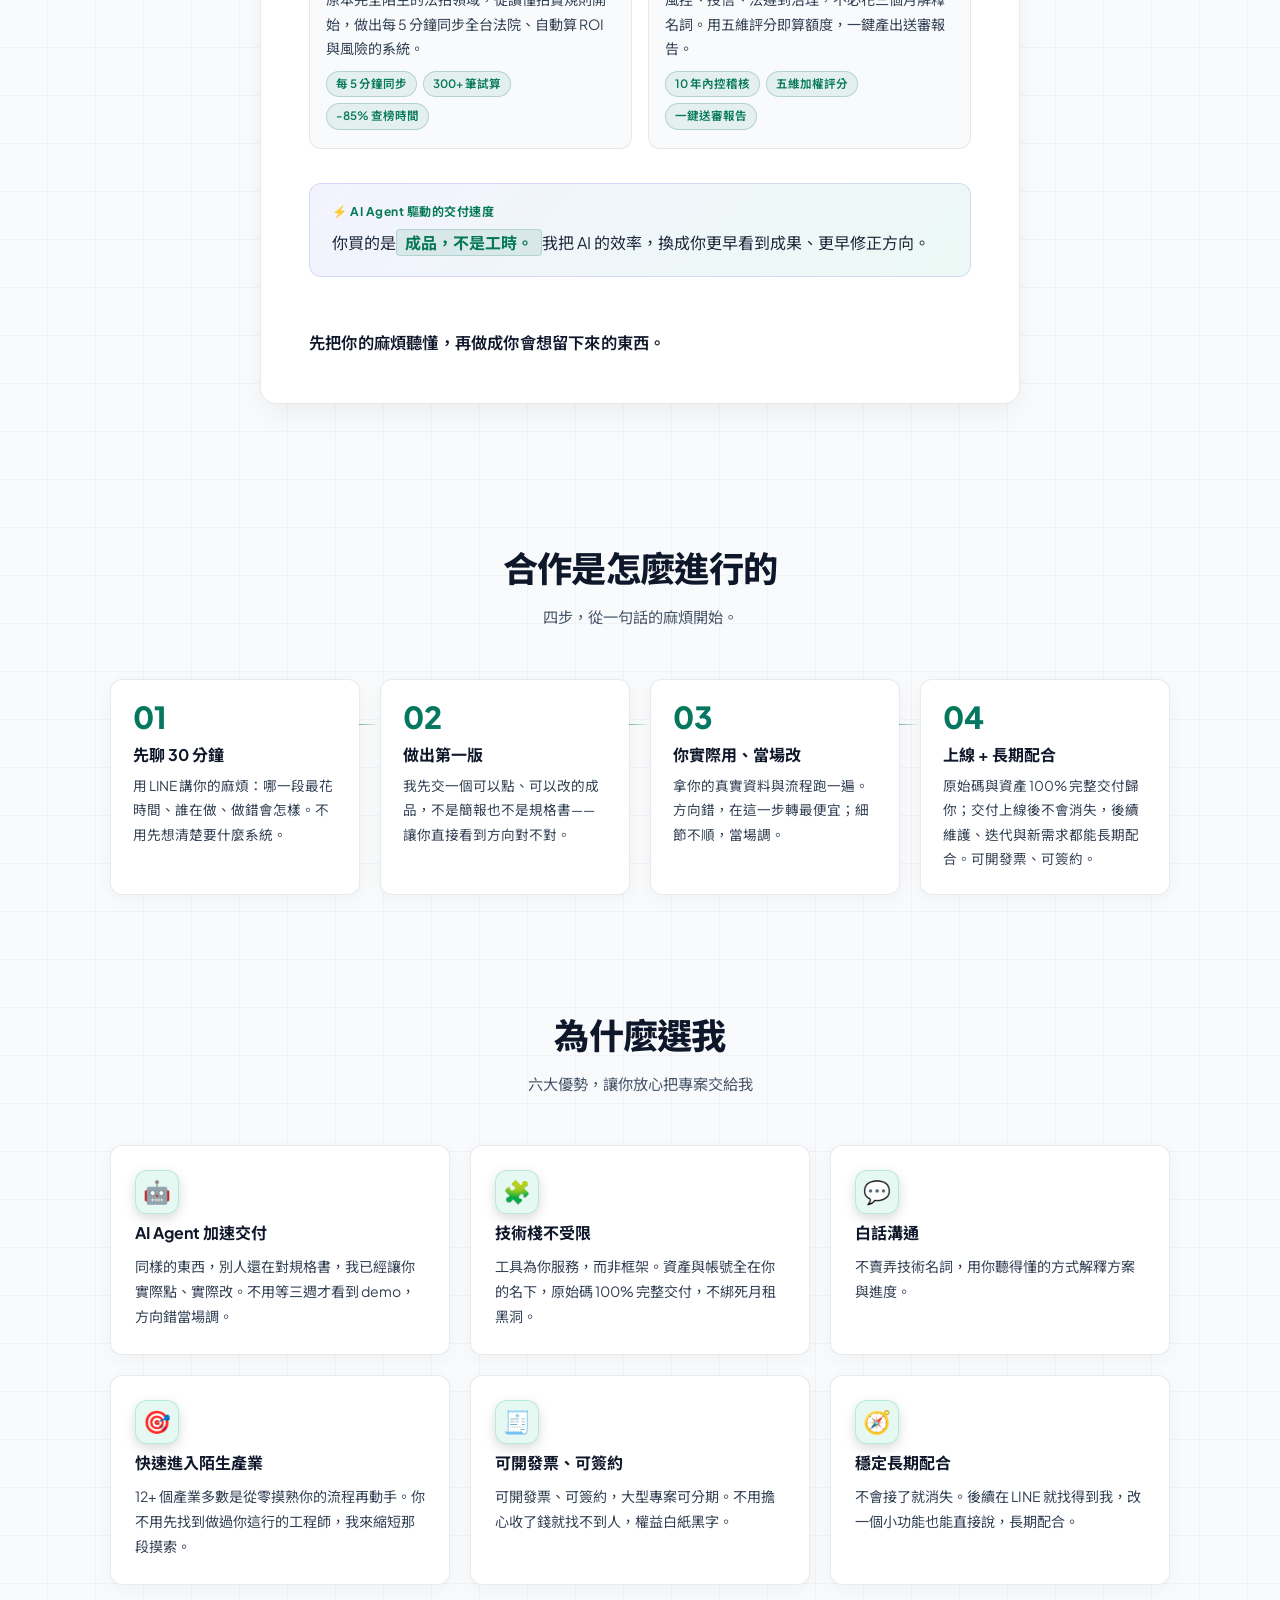
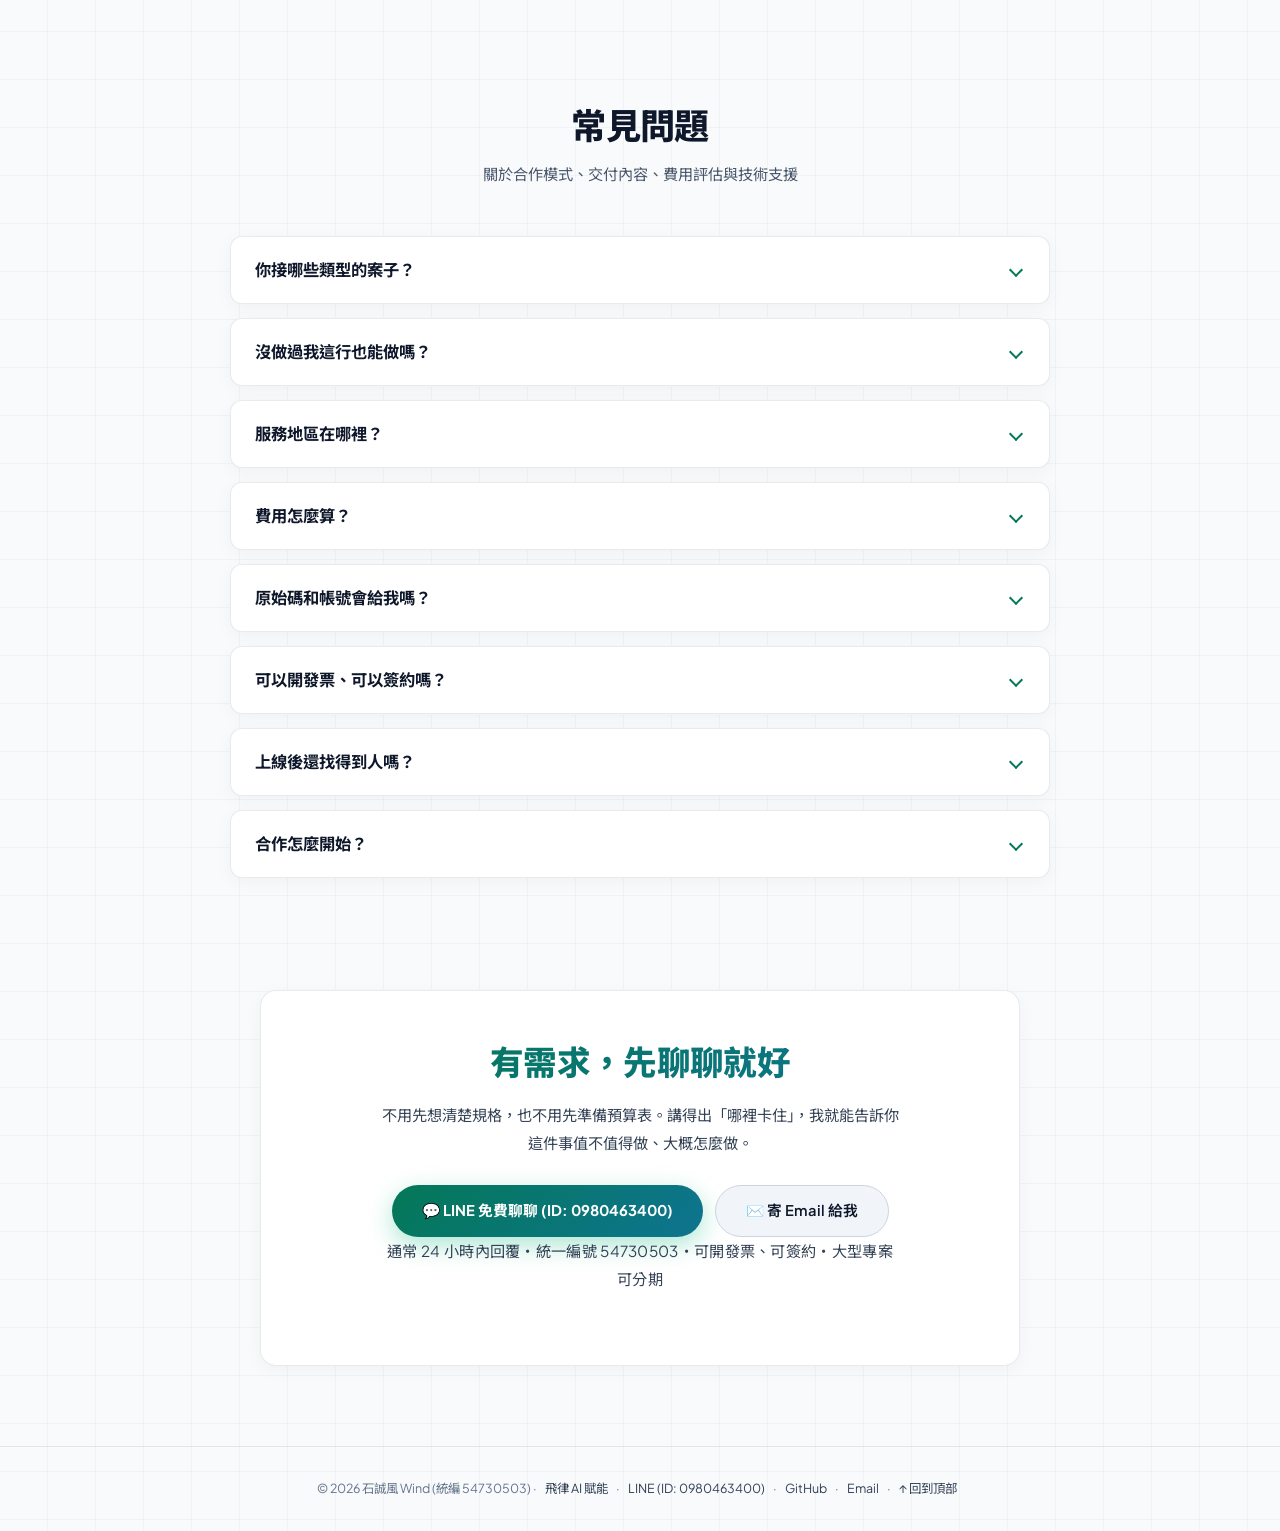
==== commit 99f5f406: "a11y: 修marquee/hero連結label＋llms.txt改markdown連結，Lighthouse四項100" ====
--- a/index.html
+++ b/index.html
@@ -583,12 +583,12 @@
 <!-- ============ HERO ============ -->
 <section class="hero">
 <div class="hero-inner wrap">
-  <a class="hero-badge" href="#works" aria-label="跳至作品實績，查看精選案例">🤖 AI Agent 加速交付・跨產業實戰作品・橫跨 12+ 個產業 ↓</a>
+  <a class="hero-badge" href="#works">🤖 AI Agent 加速交付・跨產業實戰作品・橫跨 12+ 個產業 ↓</a>
   <h1>別人還在對規格書<br>我已交付可運行的系統</h1>
   <p>從帳務對帳到門市訂房，同一套做法——靠 AI Agent 快速摸熟你的行業，用你聽得懂的話，交出你打開就會用的成品。我是石誠風 Wind，以臺中為基地、全台遠端合作。</p>
 
   <div class="hero-proof-strip" role="region" aria-label="旗艦案例精選">
-    <a href="#works" class="hero-proof-card" aria-label="查看旗艦案例：法拍屋監控系統">
+    <a href="#works" class="hero-proof-card">
       <picture class="hero-proof-thumb">
         <source srcset="assets/foreclosure-analyzer-thumb.webp" type="image/webp">
         <img src="assets/foreclosure-analyzer-thumb.jpg" alt="法拍屋監控系統截圖" width="112" height="72">
@@ -598,20 +598,20 @@
         <span class="hero-proof-title">每 5 分鐘同步法院公告</span>
       </div>
     </a>
-    <a href="#works" class="hero-proof-card" aria-label="查看旗艦案例：LINE AI 客服與生產品管生態系">
+    <a href="#works" class="hero-proof-card">
       <picture class="hero-proof-thumb">
         <source srcset="assets/line-ai-ecosystem-thumb.webp" type="image/webp">
-        <img src="assets/line-ai-ecosystem-thumb.jpg" alt="LINE AI 客服與生產品管生態系截圖" width="112" height="72">
+        <img src="assets/line-ai-ecosystem-thumb.jpg" alt="LINE AI 生態系 Hub 統一入口截圖" width="112" height="72">
       </picture>
       <div class="hero-proof-info">
         <span class="hero-proof-tag">LINE AI</span>
-        <span class="hero-proof-title">企業知識庫助理</span>
+        <span class="hero-proof-title">Hub 會員生態系</span>
       </div>
     </a>
-    <a href="#works" class="hero-proof-card" aria-label="查看旗艦案例：儲互社 AI 授信與風險儀表板">
+    <a href="#works" class="hero-proof-card">
       <picture class="hero-proof-thumb">
         <source srcset="assets/cu-risk-dashboard-thumb.webp" type="image/webp">
-        <img src="assets/cu-risk-dashboard-thumb.jpg" alt="儲互社 AI 授信與風險儀表板截圖" width="112" height="72">
+        <img src="assets/cu-risk-dashboard-thumb.jpg" alt="儲蓄互助社風險監控儀表板截圖" width="112" height="72">
       </picture>
       <div class="hero-proof-info">
         <span class="hero-proof-tag">風險儀表板</span>
@@ -625,7 +625,7 @@
 </section>
 
 <!-- ============ TECH MARQUEE ============ -->
-<div class="marquee-wrap" aria-label="使用技術清單">
+<div class="marquee-wrap">
 <div class="marquee" aria-hidden="true">
   <span>HTML</span><span>CSS</span><span>JavaScript</span><span>Python</span><span>PowerShell</span>
   <span>React</span><span>Vue</span><span>Firebase</span><span>Gemini AI</span><span>Pinecone</span>
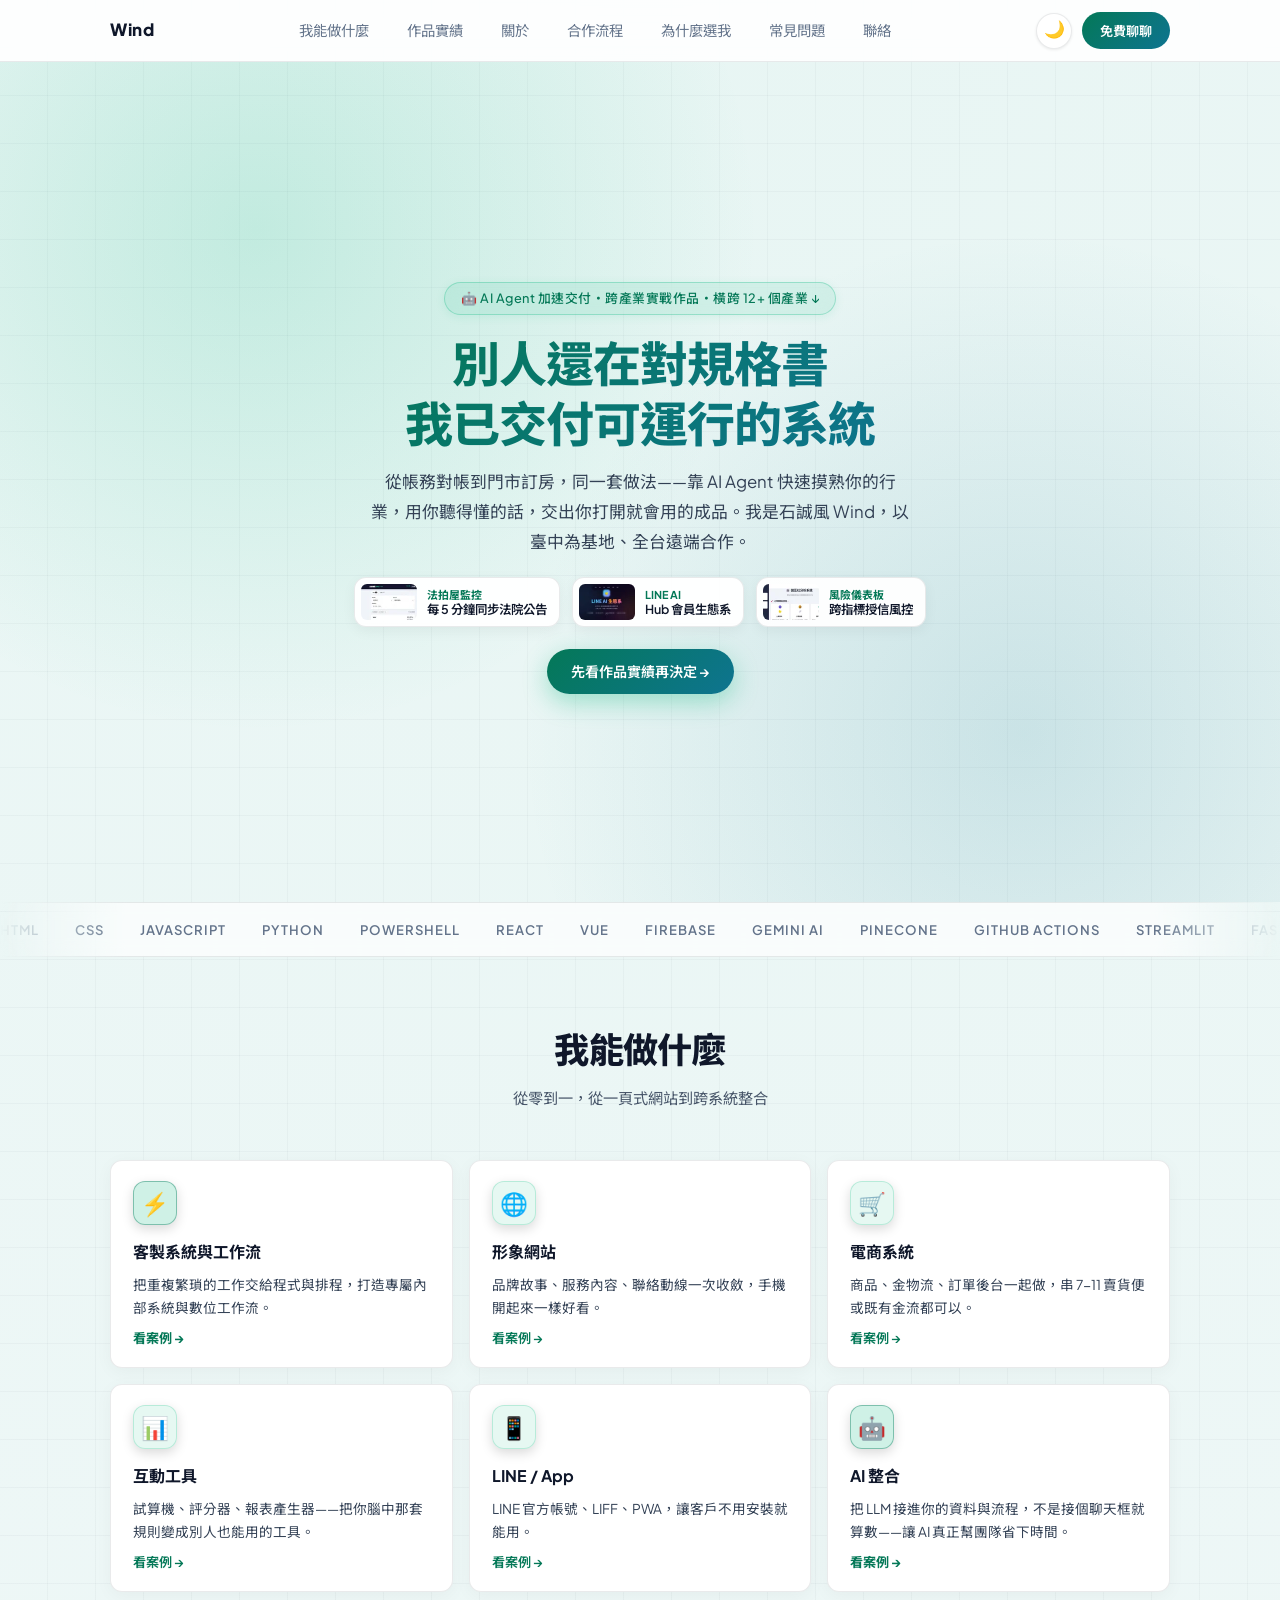
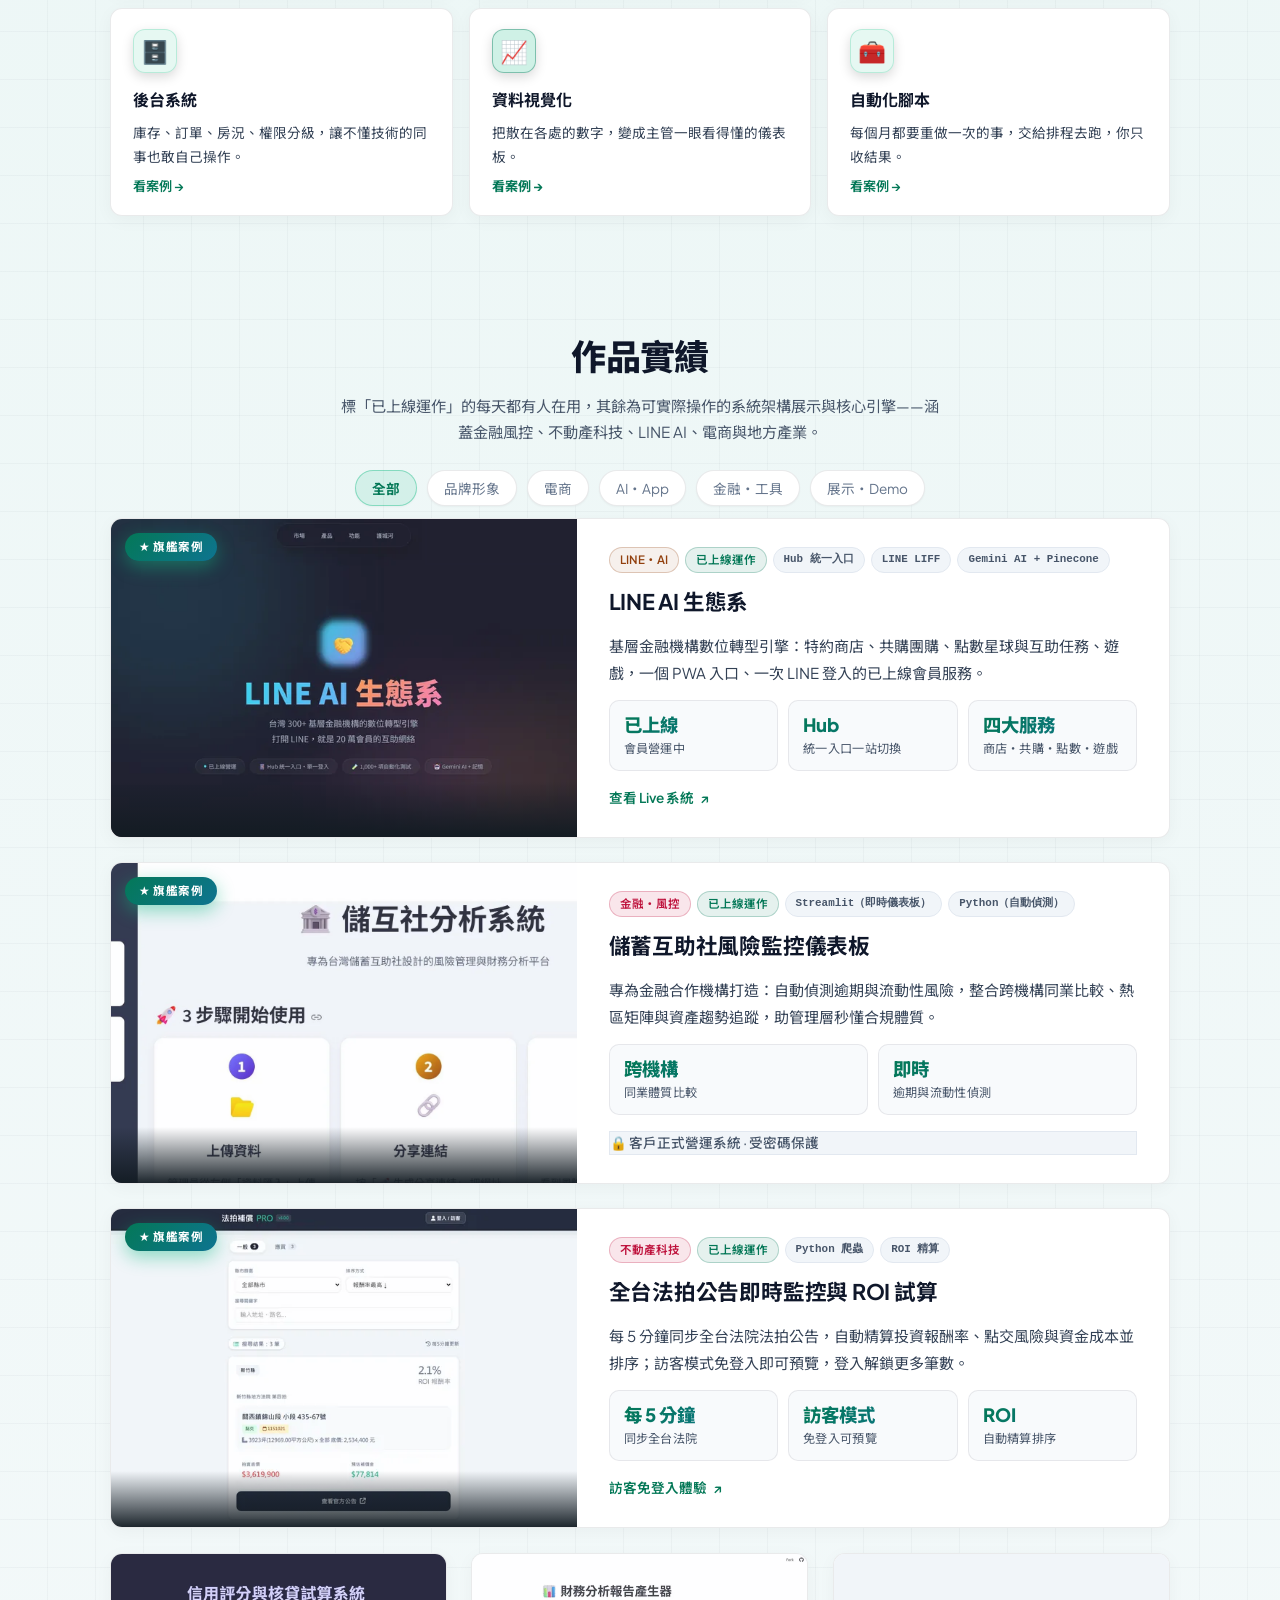
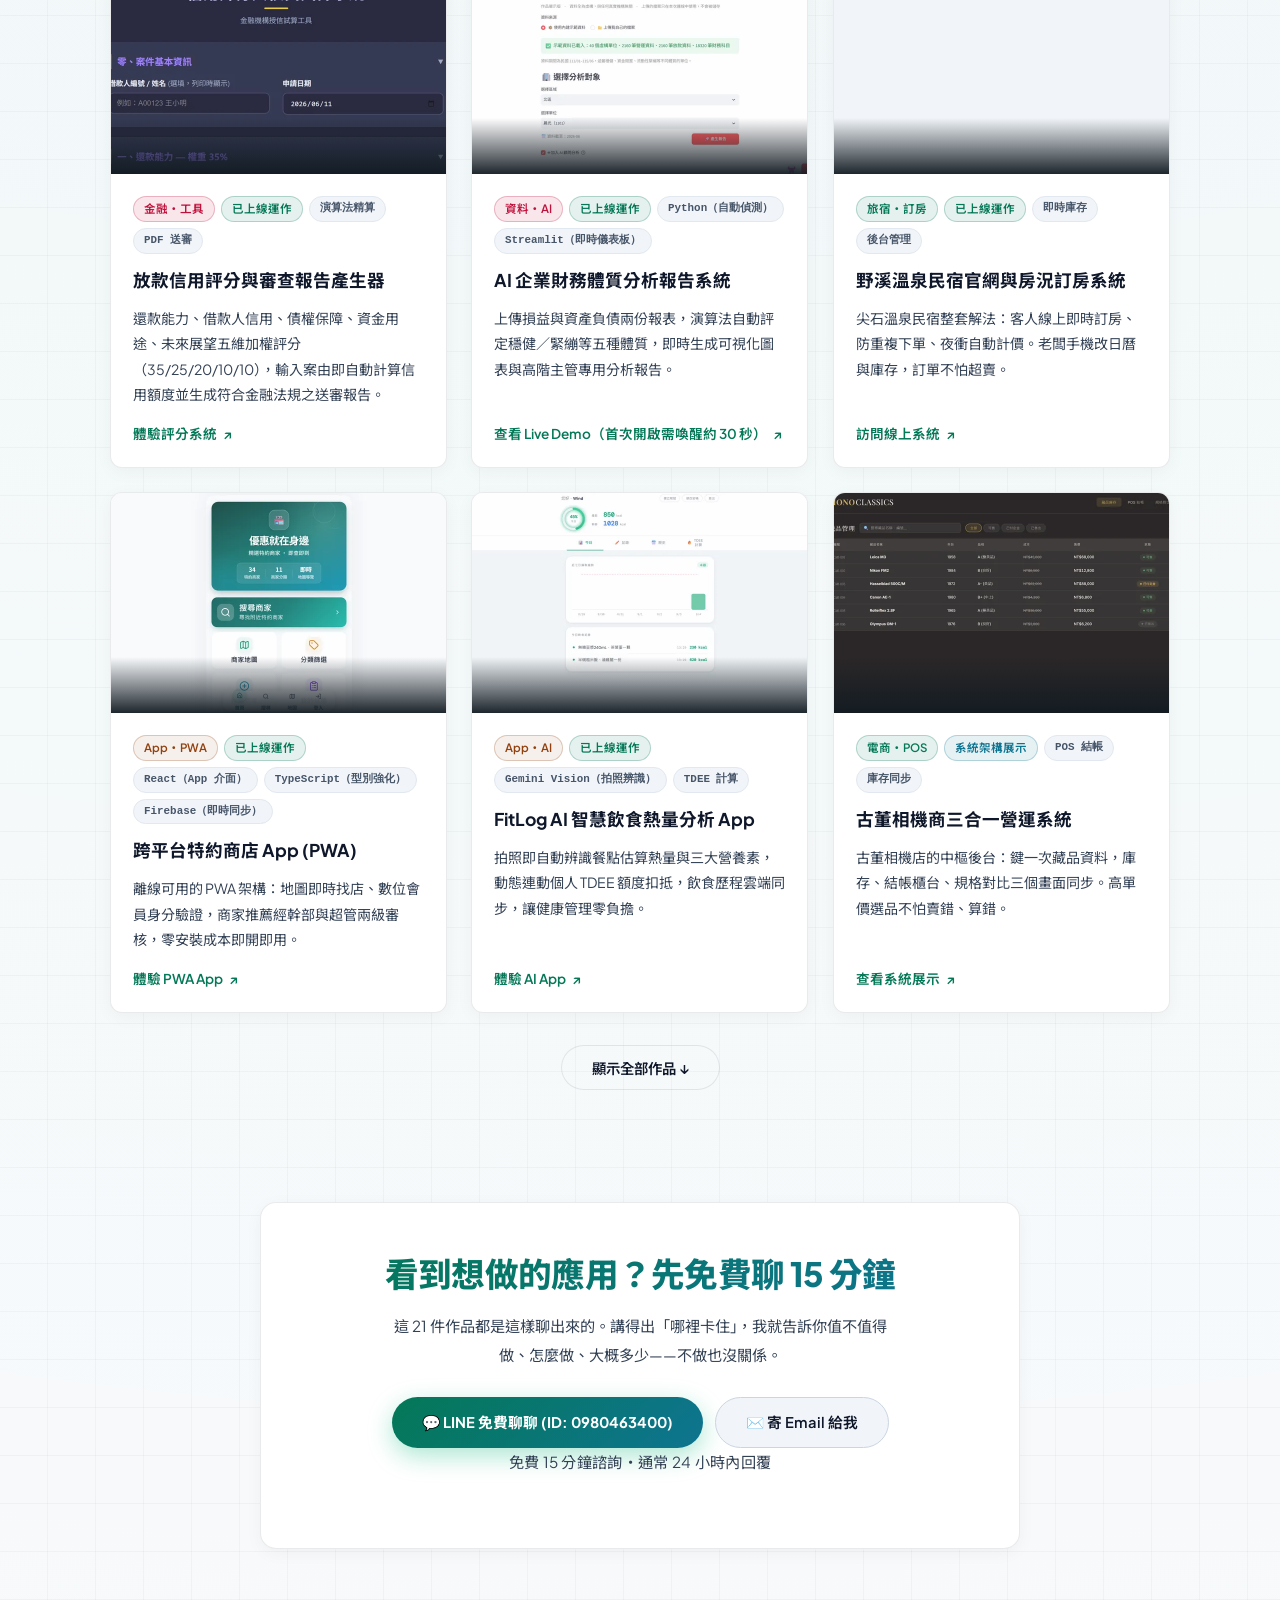
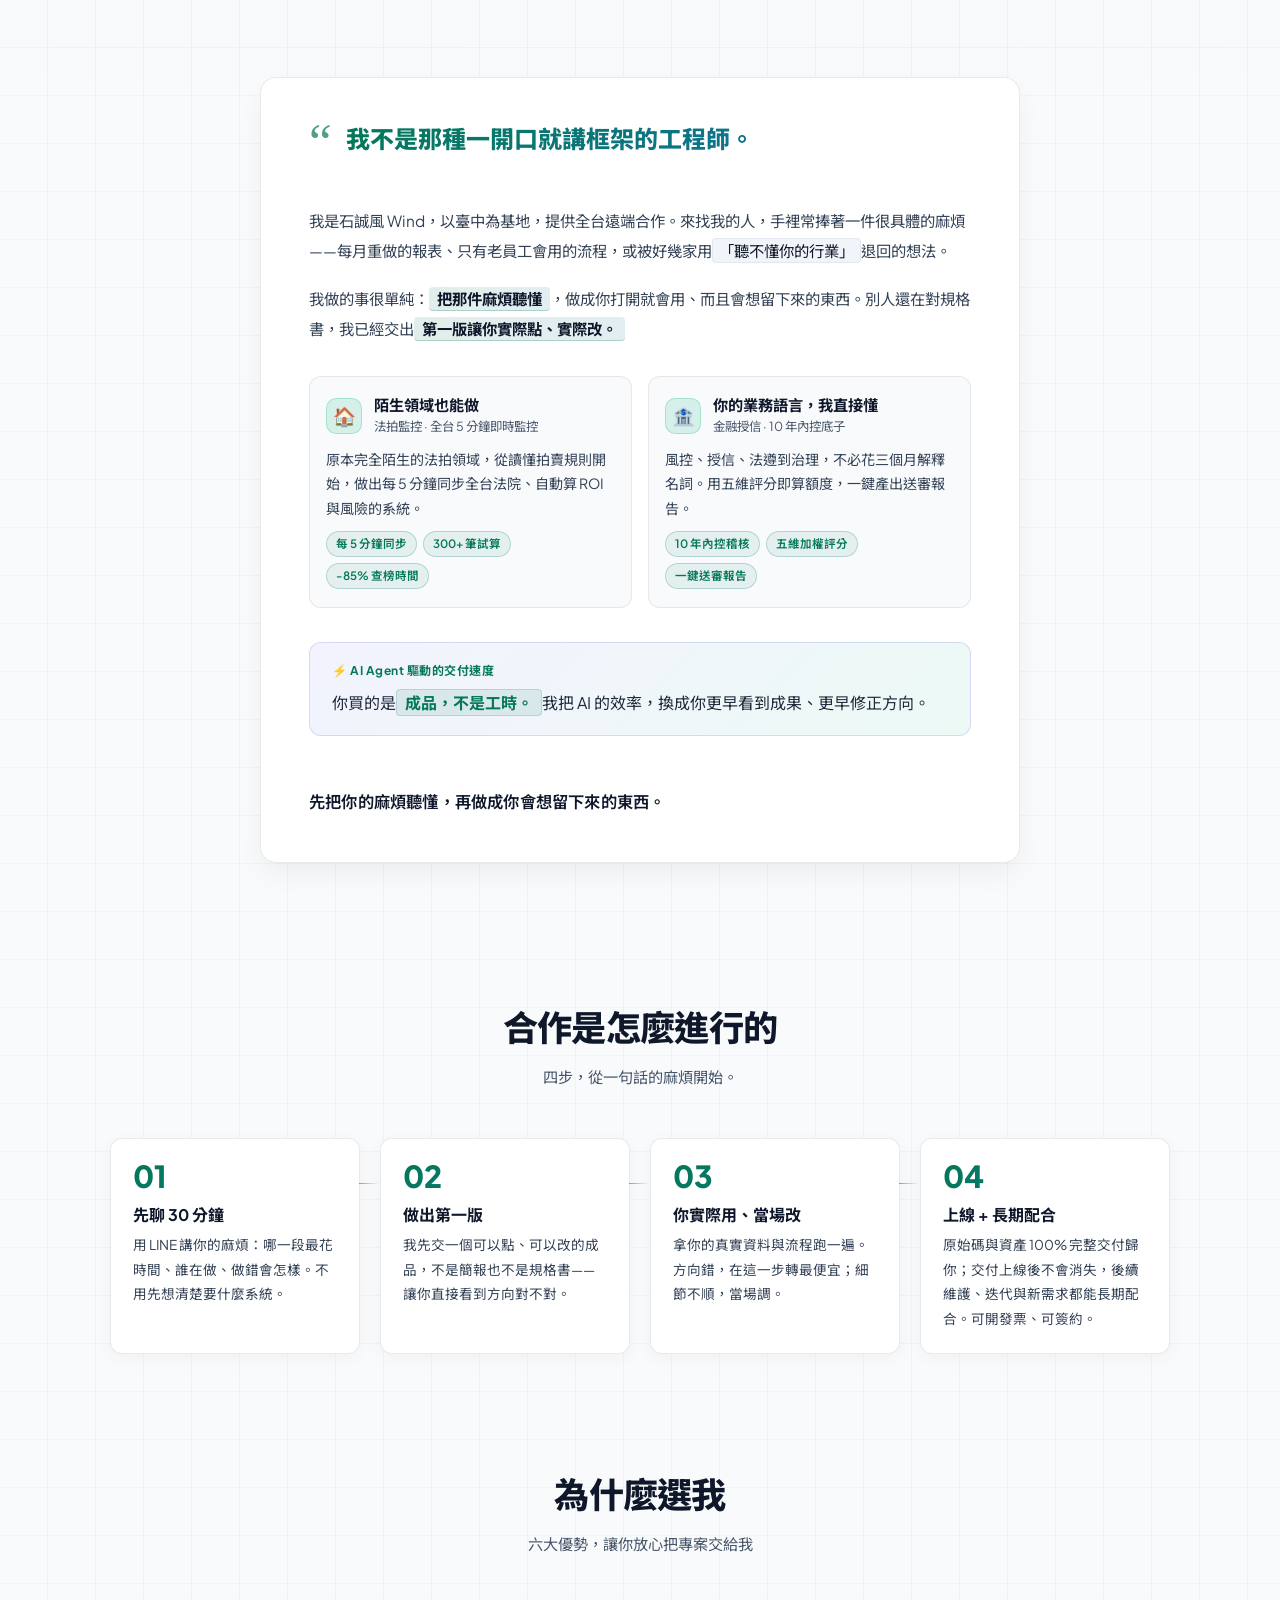
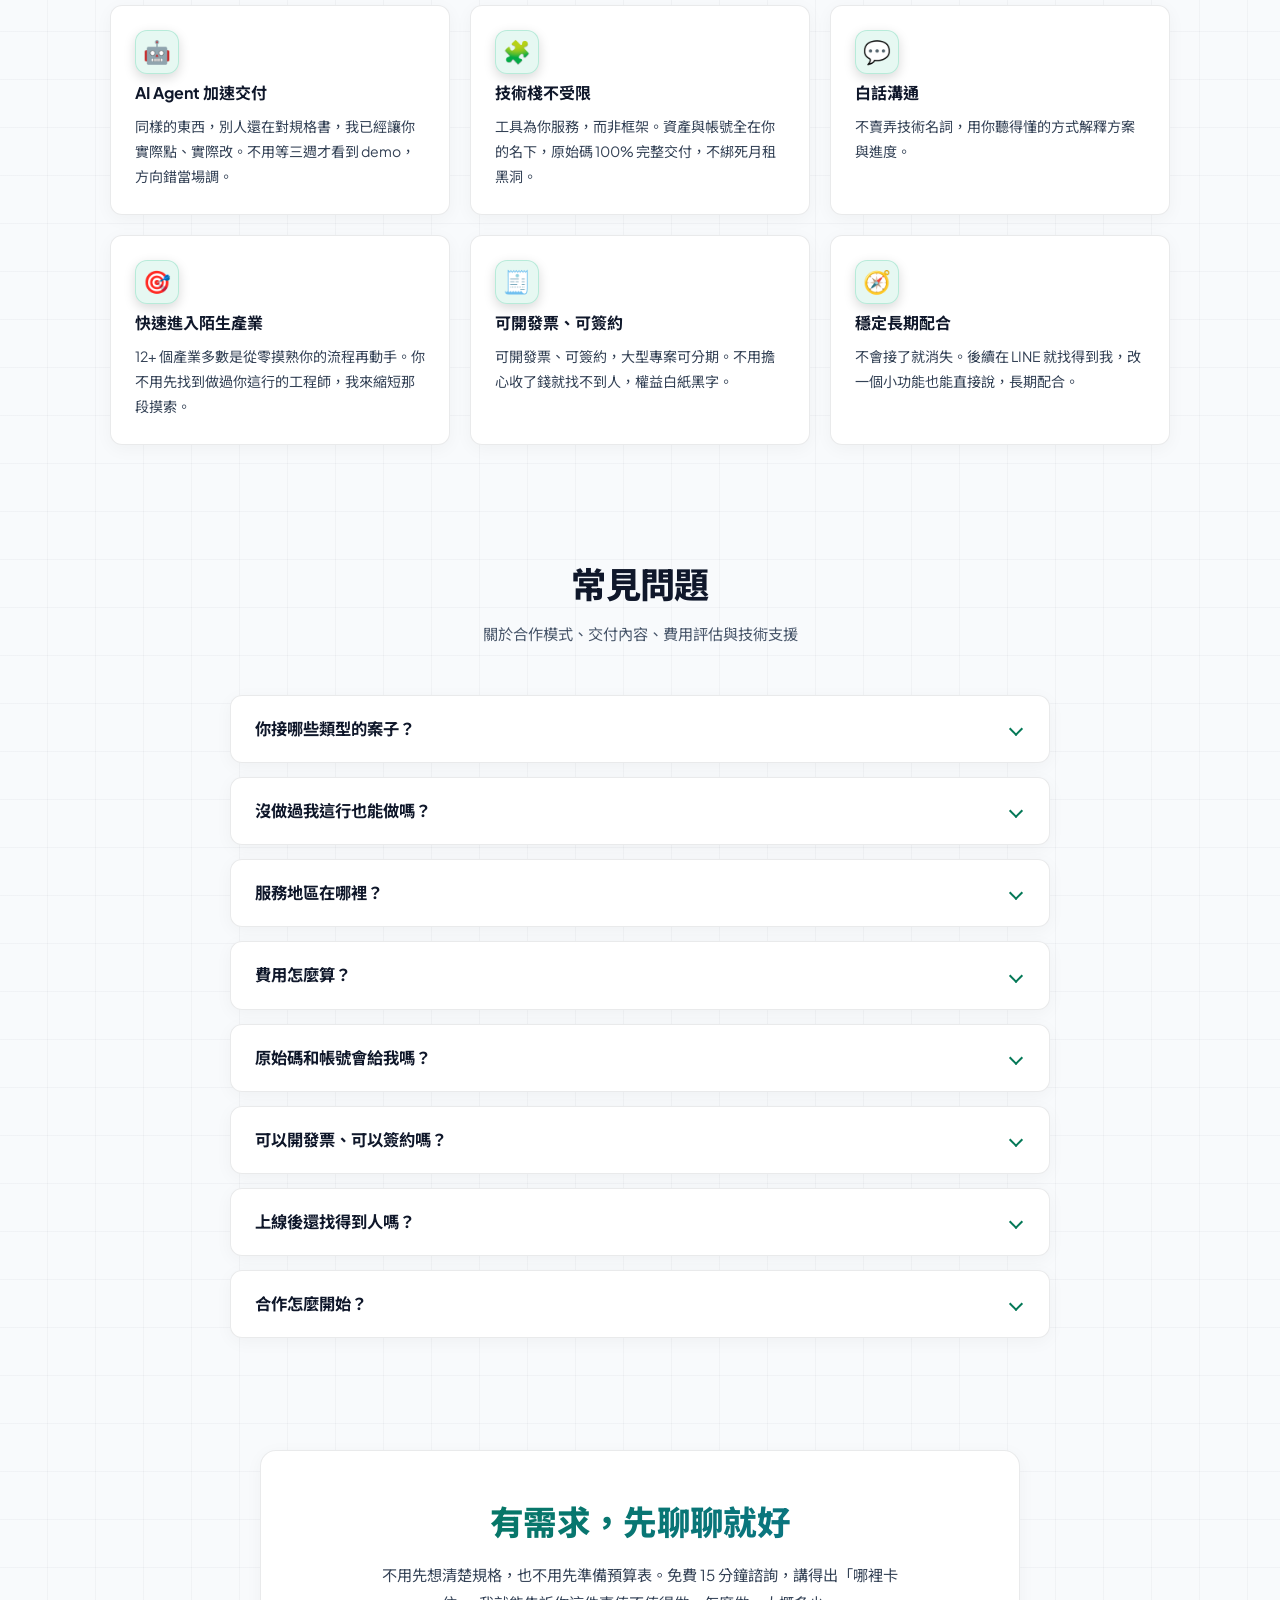
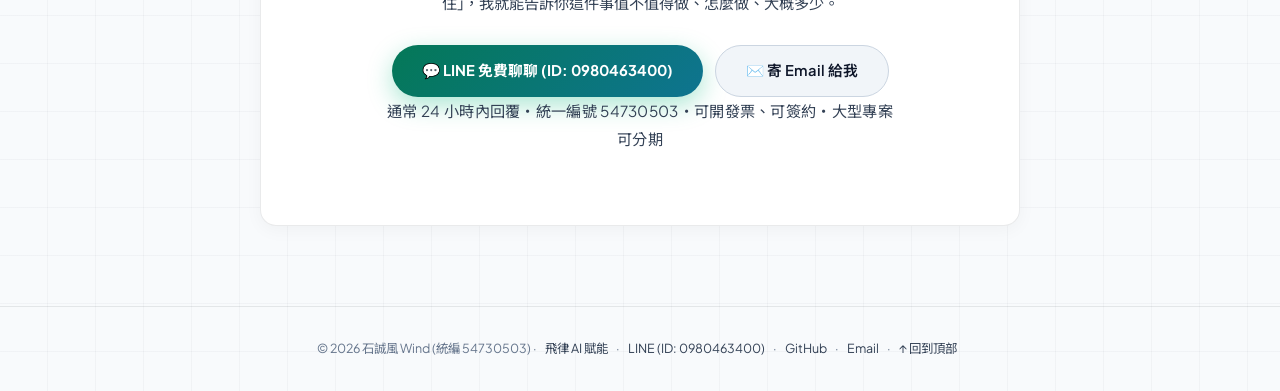
==== commit 3247a8d8: "feat: 作品區後加期中CTA＋免費15分鐘諮詢誘因具體化" ====
--- a/index.html
+++ b/index.html
@@ -1125,6 +1125,21 @@
 </div>
 </section>
 
+<!-- ============ MID CTA（作品 → 諮詢） ============ -->
+<section id="cta" aria-label="免費諮詢邀請">
+<div class="wrap">
+  <div class="contact-card reveal">
+    <h2>看到想做的應用？先免費聊 15 分鐘</h2>
+    <p>這 21 件作品都是這樣聊出來的。講得出「哪裡卡住」，我就告訴你值不值得做、怎麼做、大概多少——不做也沒關係。</p>
+    <div class="contact-actions">
+      <a class="btn-primary" href="https://line.me/ti/p/~0980463400" target="_blank" rel="noopener noreferrer">💬 LINE 免費聊聊 (ID: 0980463400)</a>
+      <a class="btn-secondary" href="mailto:rock90340@gmail.com">✉️ 寄 Email 給我</a>
+    </div>
+    <p class="contact-note">免費 15 分鐘諮詢・通常 24 小時內回覆</p>
+  </div>
+</div>
+</section>
+
 <!-- ============ ABOUT（換氣點：故事與理念卡片） ============ -->
 <section id="about">
 <div class="wrap">
@@ -1327,7 +1342,7 @@
 <div class="wrap">
   <div class="contact-card reveal">
     <h2>有需求，先聊聊就好</h2>
-    <p>不用先想清楚規格，也不用先準備預算表。講得出「哪裡卡住」，我就能告訴你這件事值不值得做、大概怎麼做。</p>
+    <p>不用先想清楚規格，也不用先準備預算表。免費 15 分鐘諮詢，講得出「哪裡卡住」，我就能告訴你這件事值不值得做、怎麼做、大概多少。</p>
     <div class="contact-actions">
       <a class="btn-primary" href="https://line.me/ti/p/~0980463400" target="_blank" rel="noopener noreferrer">💬 LINE 免費聊聊 (ID: 0980463400)</a>
       <a class="btn-secondary" href="mailto:rock90340@gmail.com">✉️ 寄 Email 給我</a>
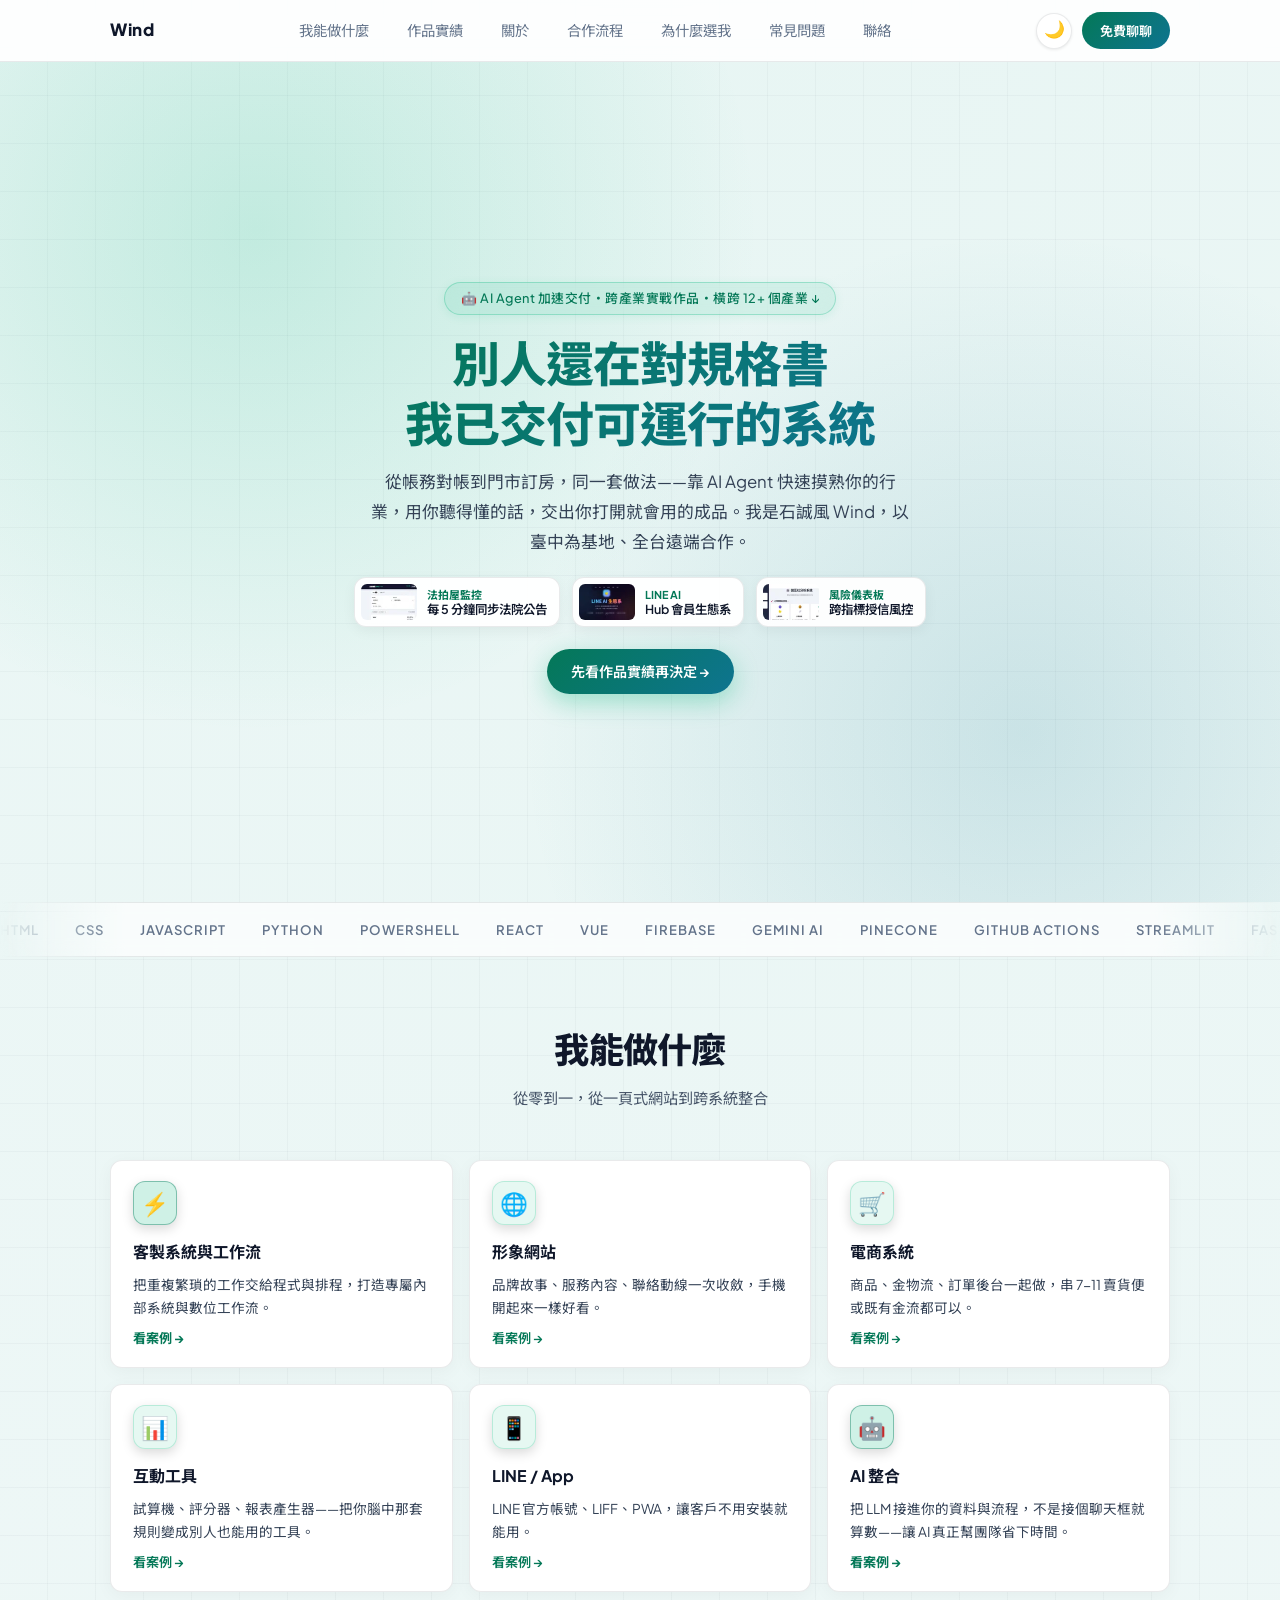
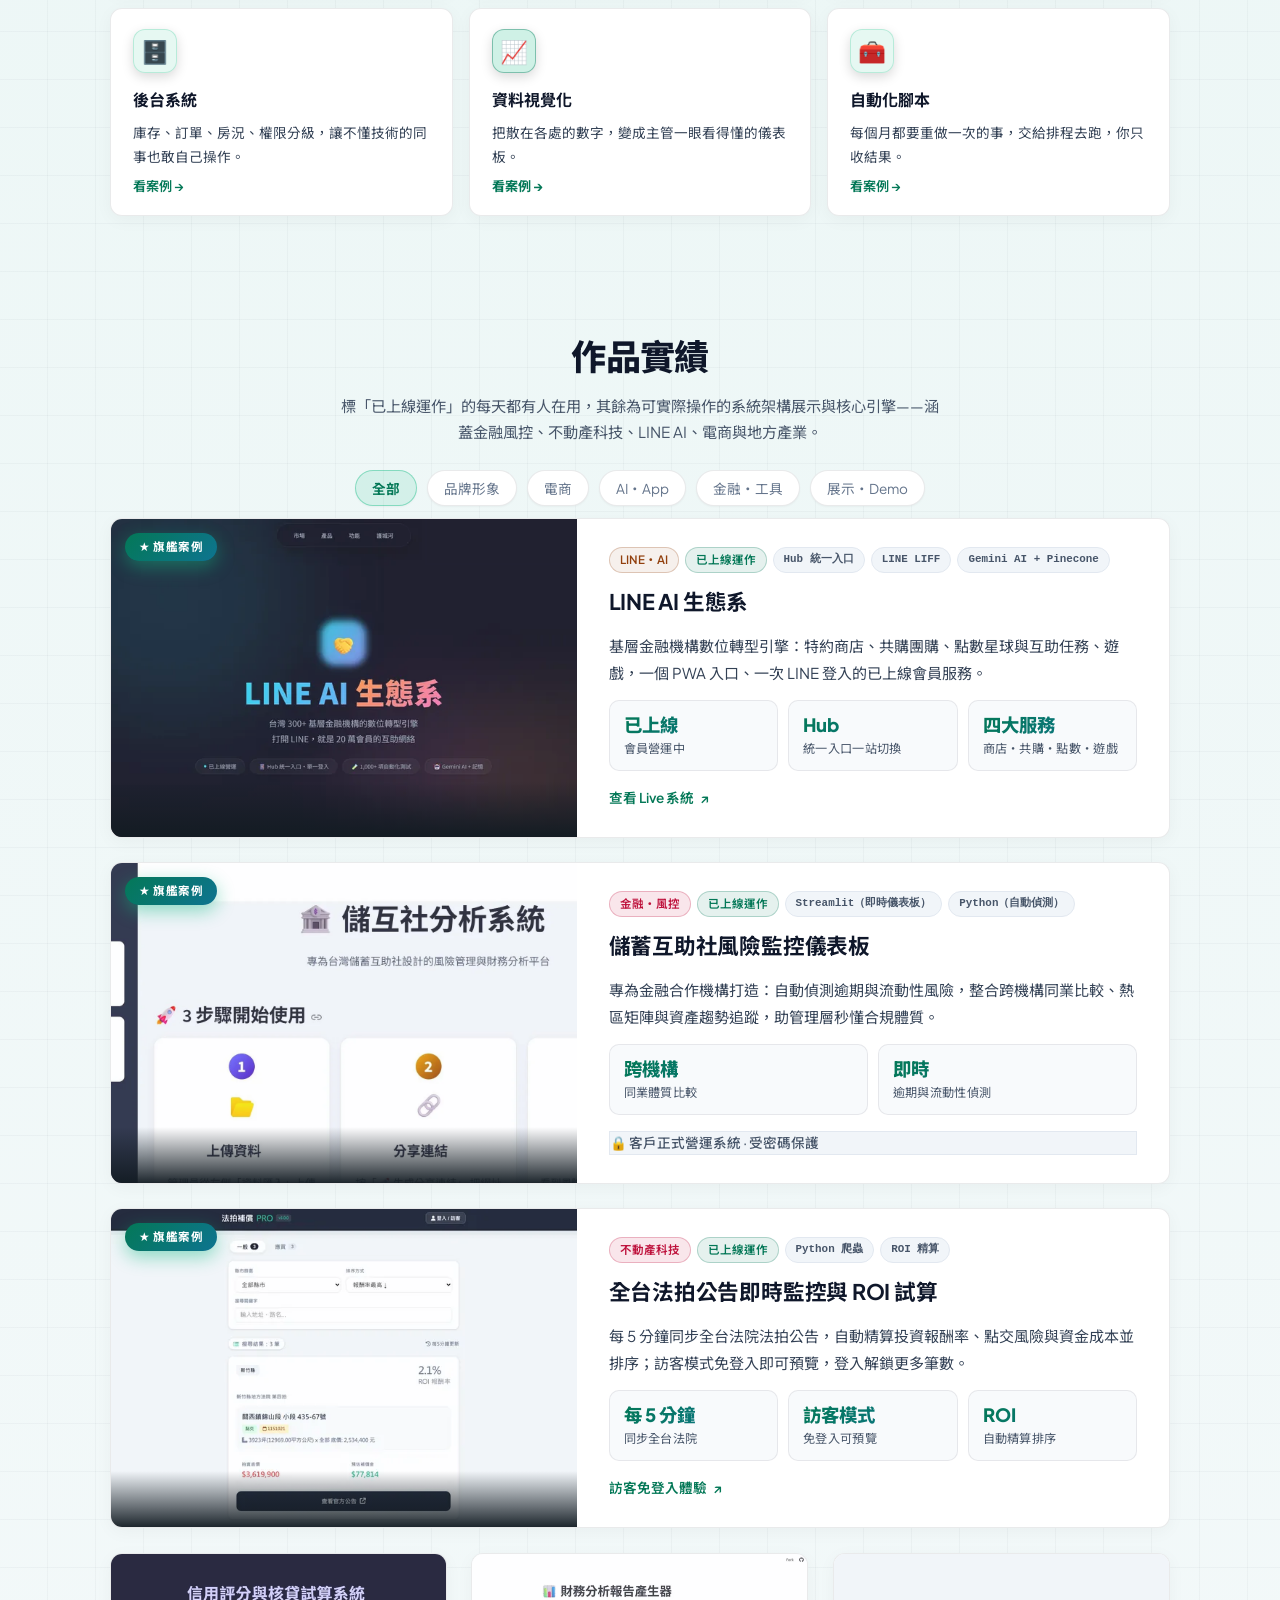
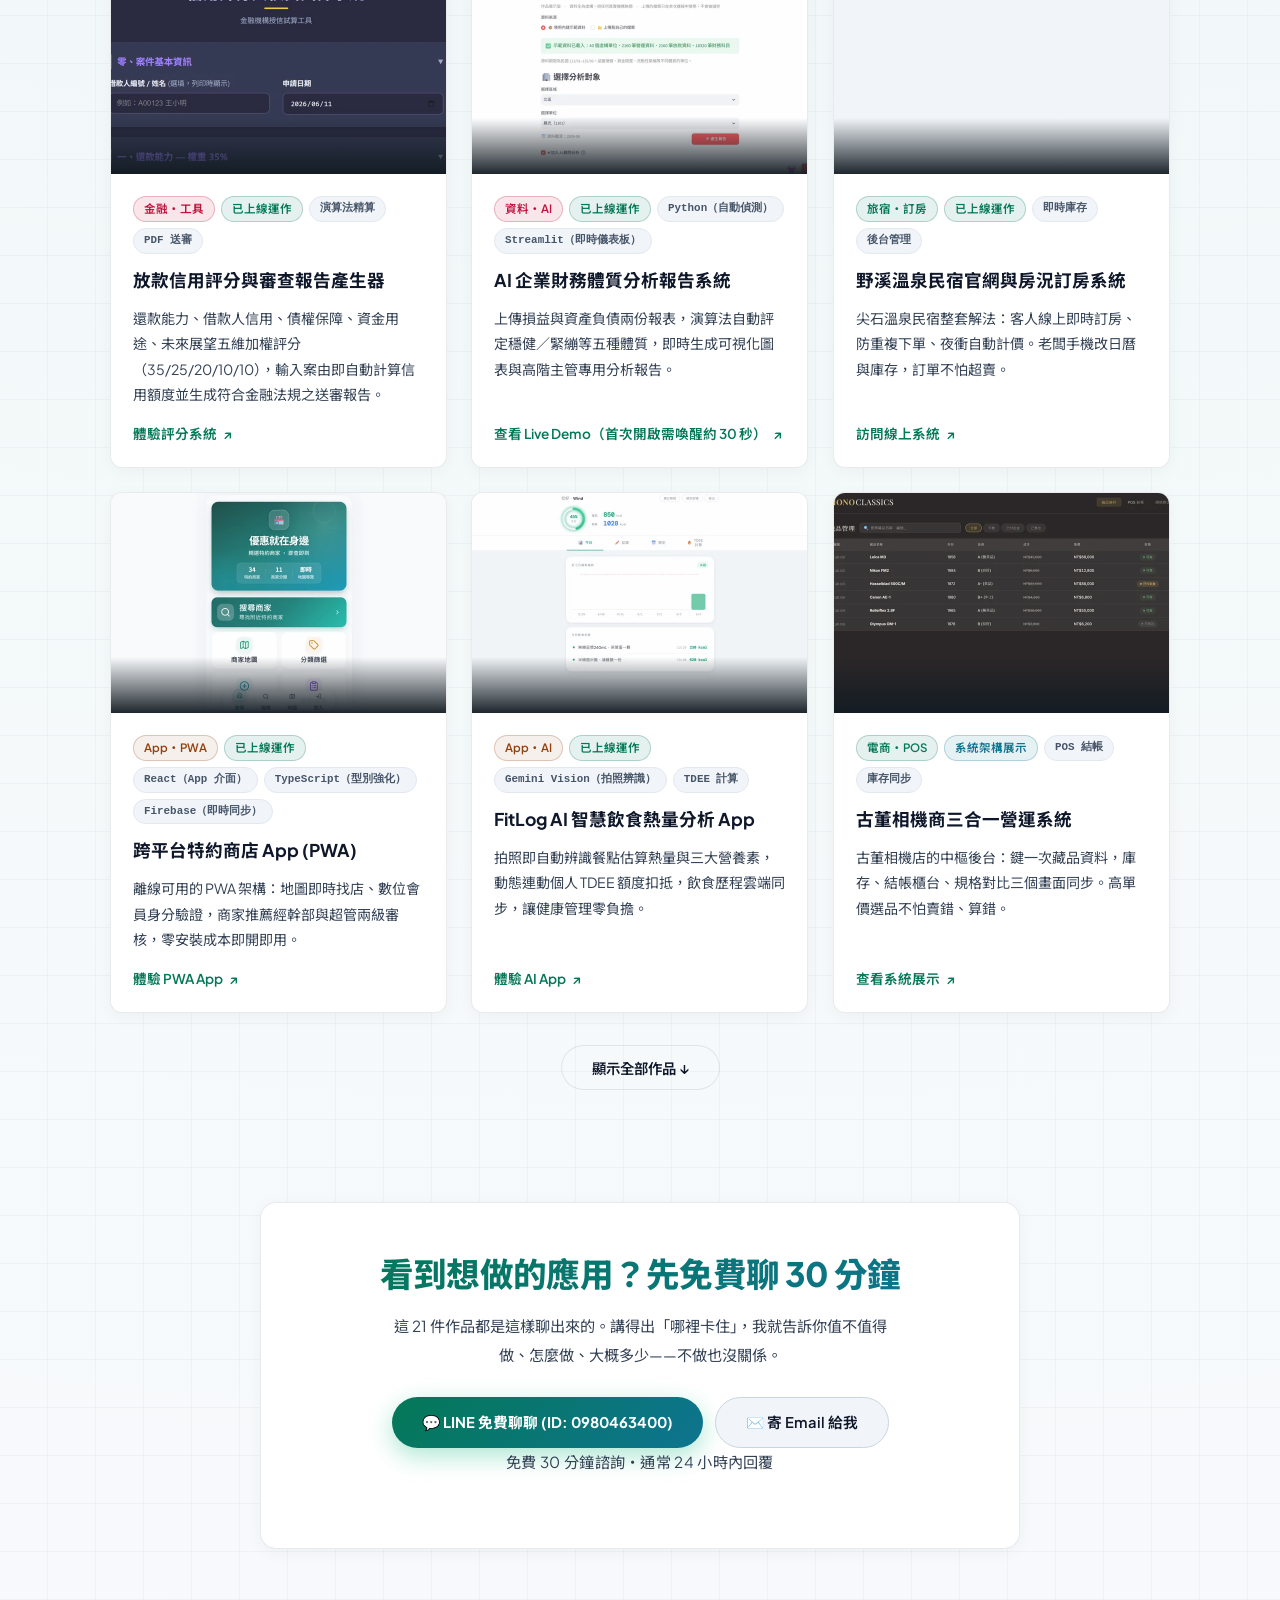
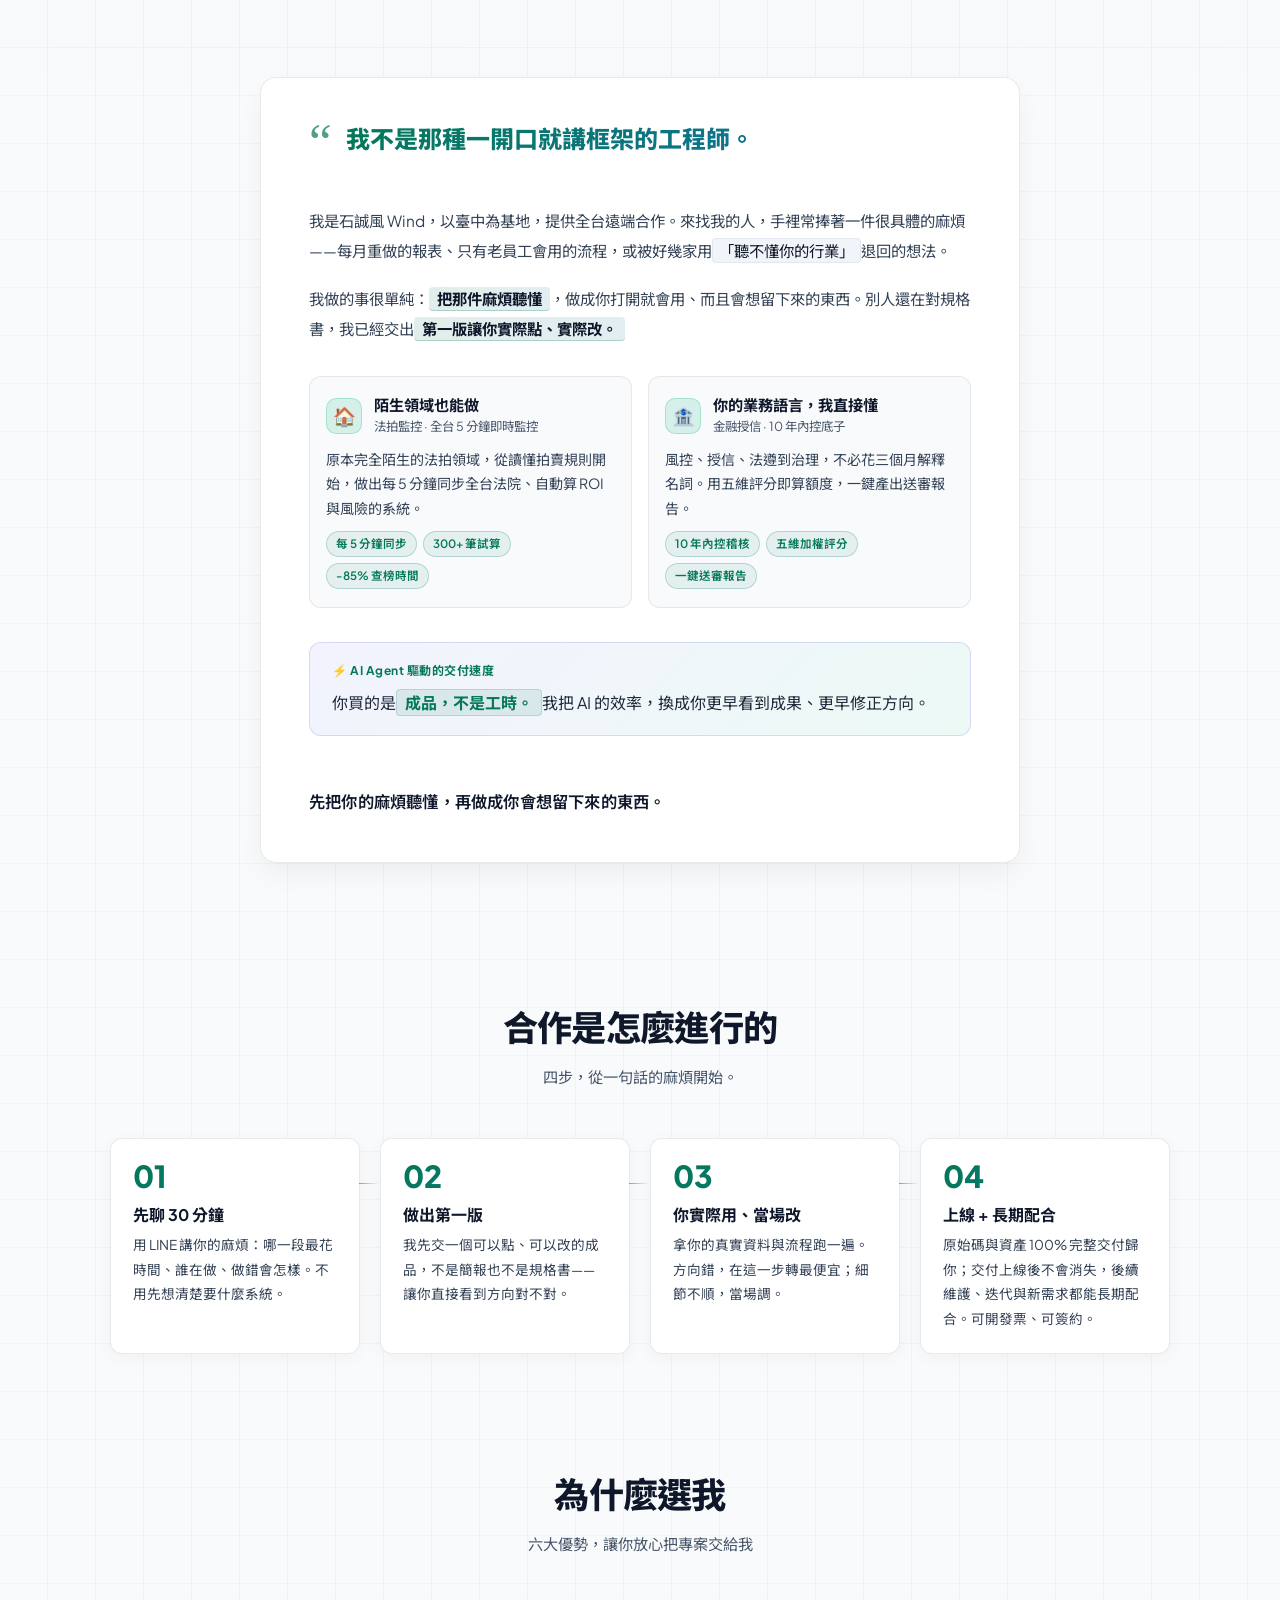
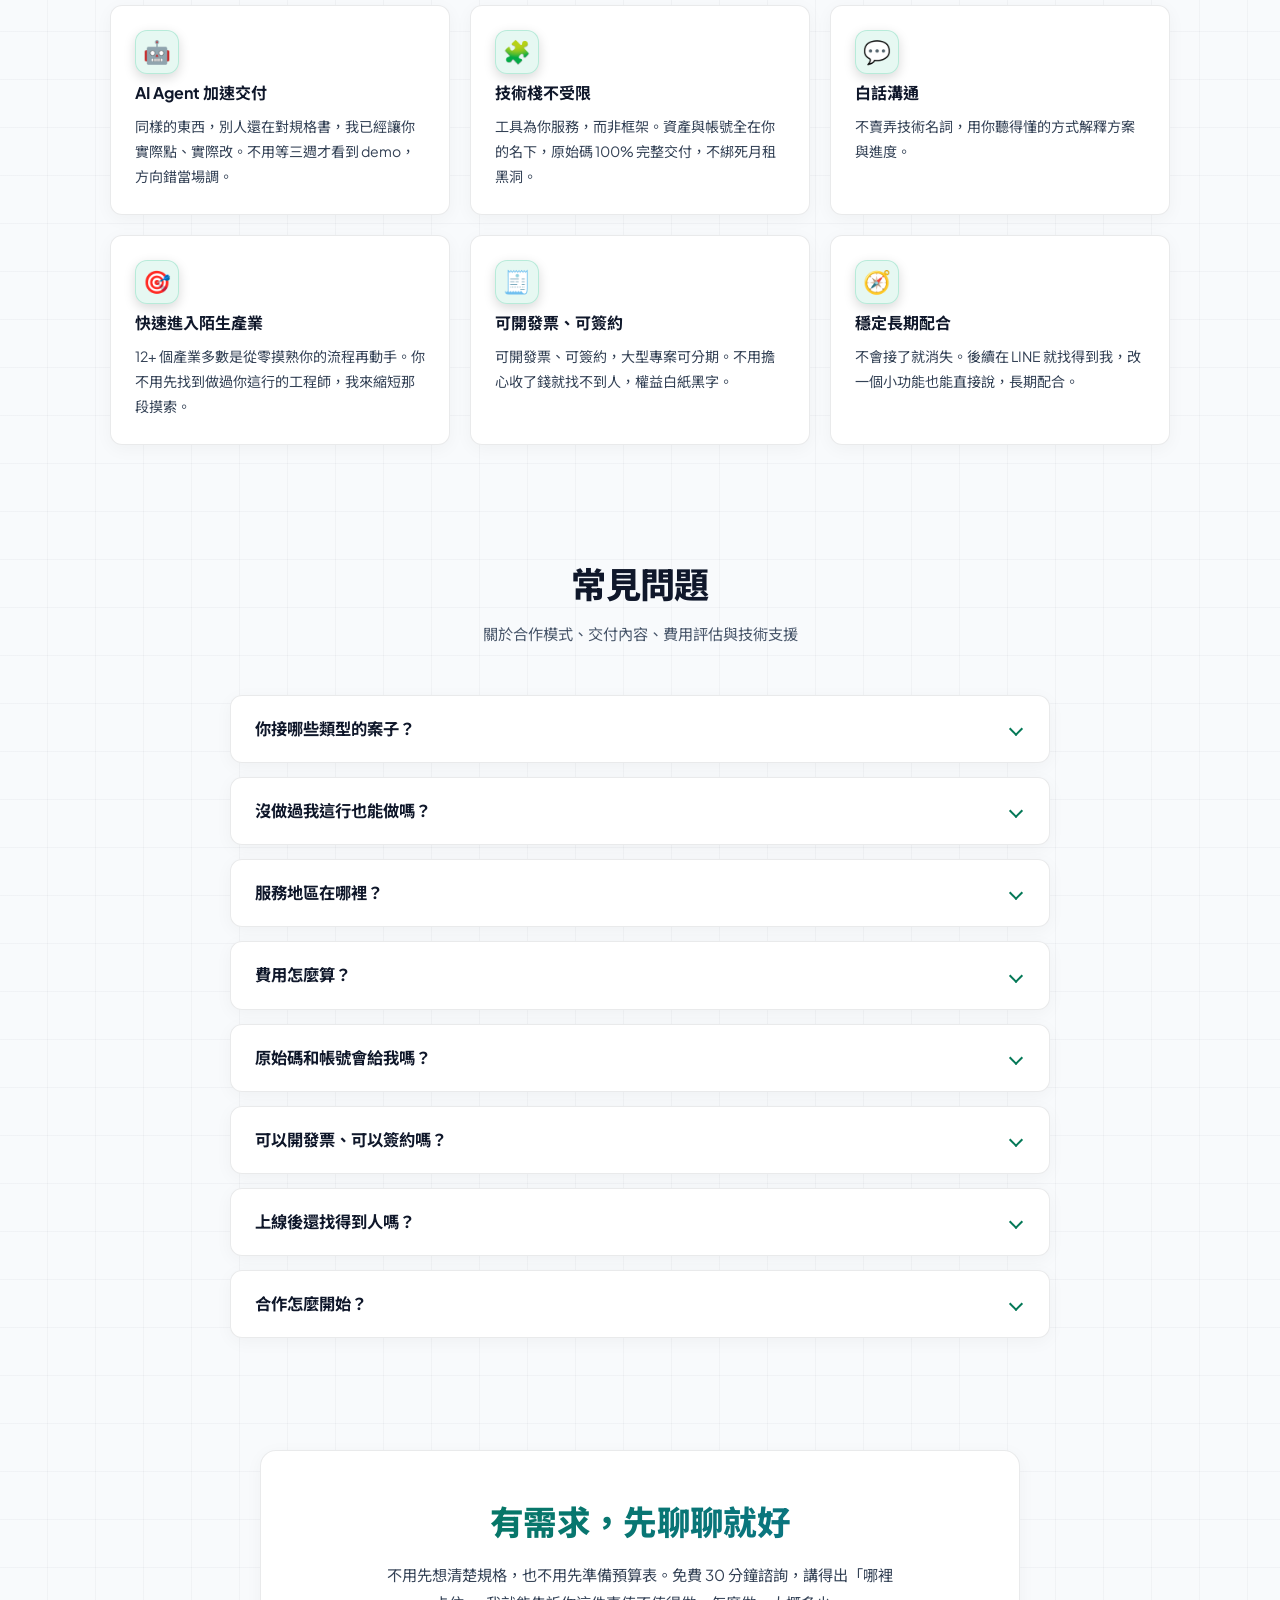
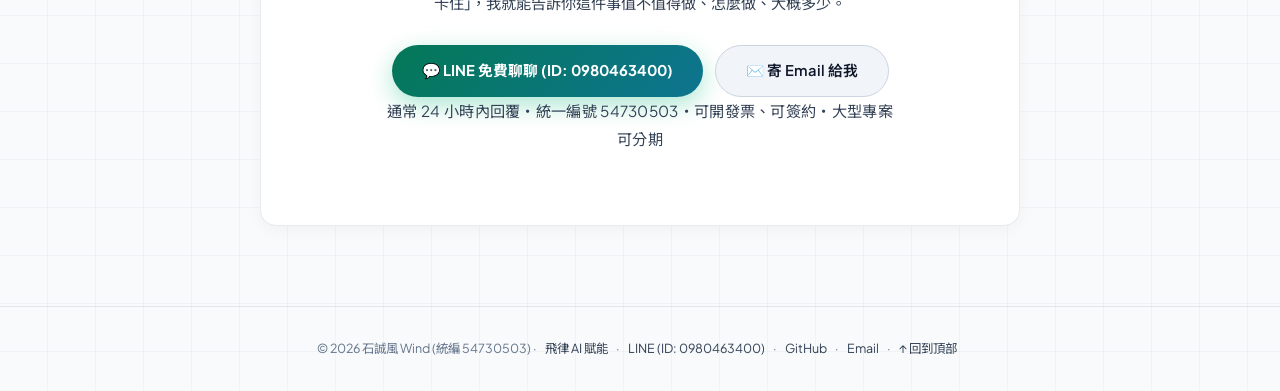
==== commit dbd1728f: "docs: 諮詢統一為30分鐘免費評估" ====
--- a/index.html
+++ b/index.html
@@ -1129,13 +1129,13 @@
 <section id="cta" aria-label="免費諮詢邀請">
 <div class="wrap">
   <div class="contact-card reveal">
-    <h2>看到想做的應用？先免費聊 15 分鐘</h2>
+    <h2>看到想做的應用？先免費聊 30 分鐘</h2>
     <p>這 21 件作品都是這樣聊出來的。講得出「哪裡卡住」，我就告訴你值不值得做、怎麼做、大概多少——不做也沒關係。</p>
     <div class="contact-actions">
       <a class="btn-primary" href="https://line.me/ti/p/~0980463400" target="_blank" rel="noopener noreferrer">💬 LINE 免費聊聊 (ID: 0980463400)</a>
       <a class="btn-secondary" href="mailto:rock90340@gmail.com">✉️ 寄 Email 給我</a>
     </div>
-    <p class="contact-note">免費 15 分鐘諮詢・通常 24 小時內回覆</p>
+    <p class="contact-note">免費 30 分鐘諮詢・通常 24 小時內回覆</p>
   </div>
 </div>
 </section>
@@ -1342,7 +1342,7 @@
 <div class="wrap">
   <div class="contact-card reveal">
     <h2>有需求，先聊聊就好</h2>
-    <p>不用先想清楚規格，也不用先準備預算表。免費 15 分鐘諮詢，講得出「哪裡卡住」，我就能告訴你這件事值不值得做、怎麼做、大概多少。</p>
+    <p>不用先想清楚規格，也不用先準備預算表。免費 30 分鐘諮詢，講得出「哪裡卡住」，我就能告訴你這件事值不值得做、怎麼做、大概多少。</p>
     <div class="contact-actions">
       <a class="btn-primary" href="https://line.me/ti/p/~0980463400" target="_blank" rel="noopener noreferrer">💬 LINE 免費聊聊 (ID: 0980463400)</a>
       <a class="btn-secondary" href="mailto:rock90340@gmail.com">✉️ 寄 Email 給我</a>
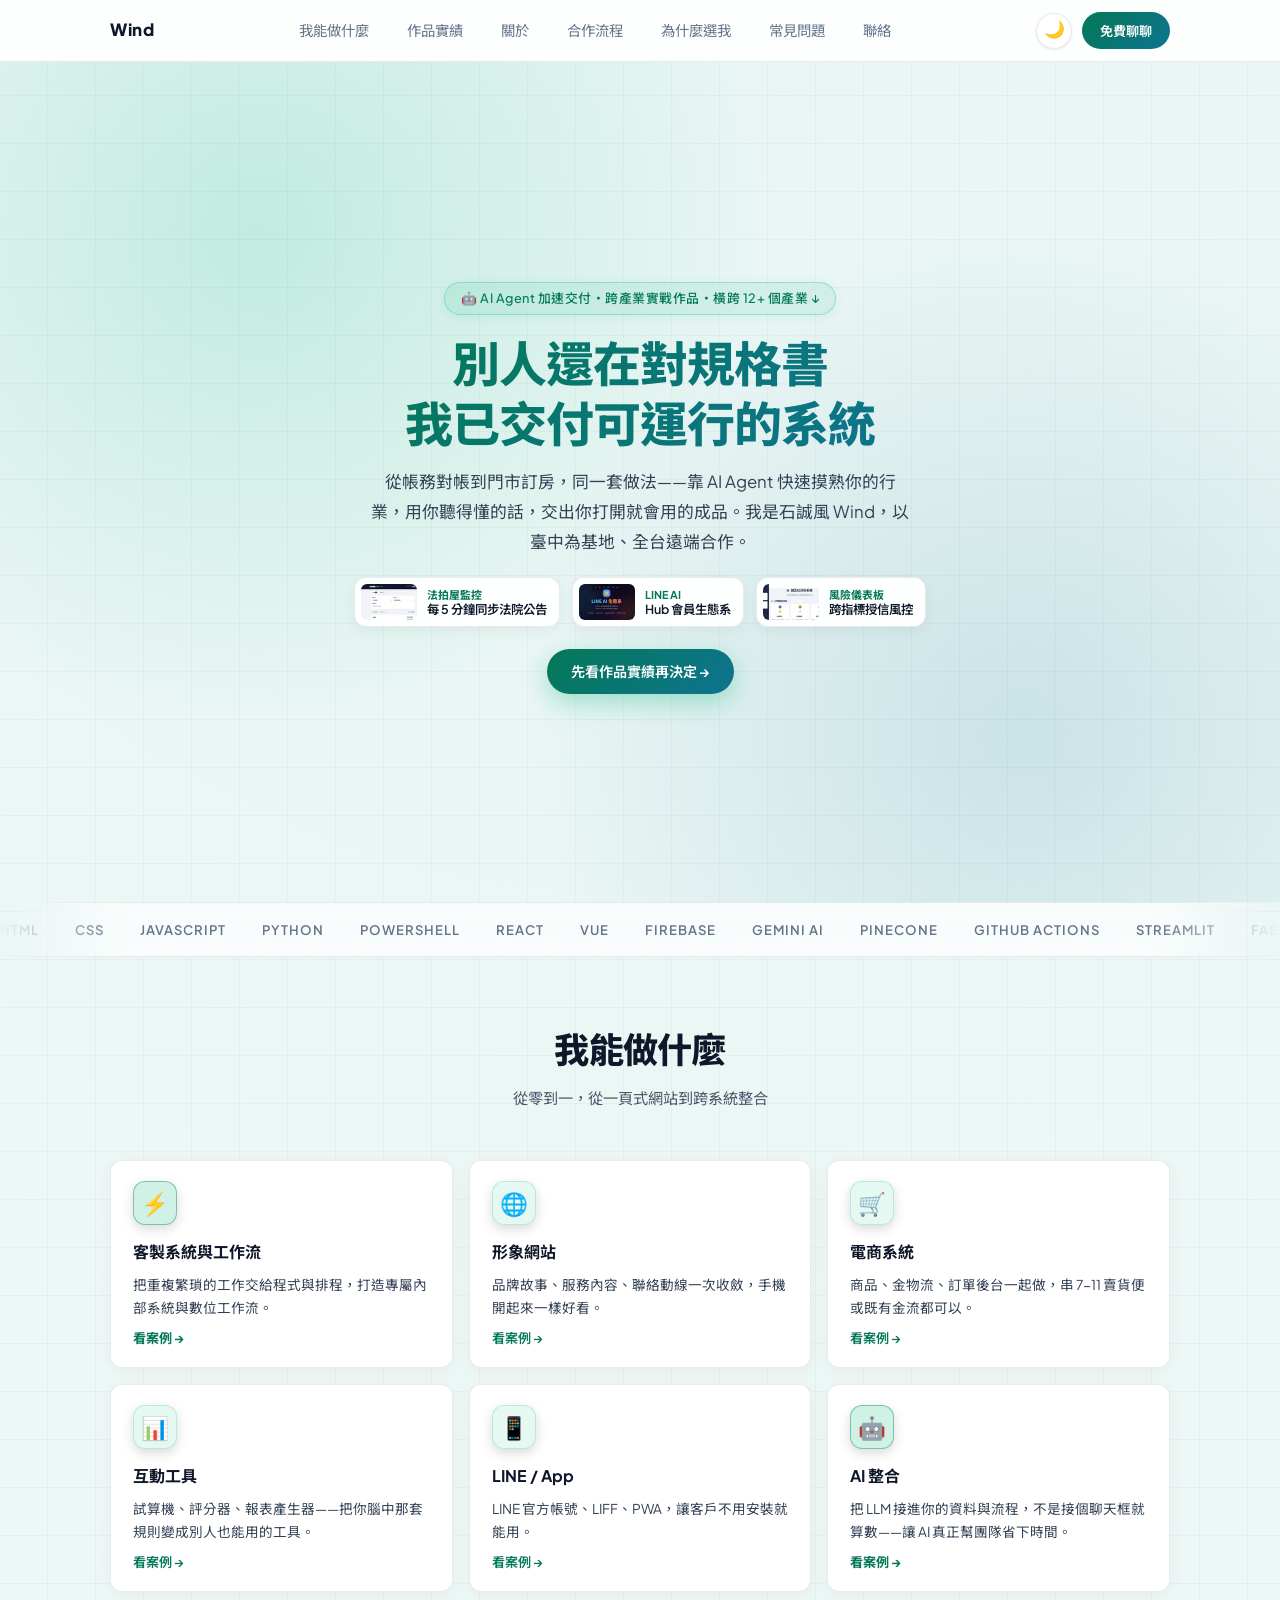
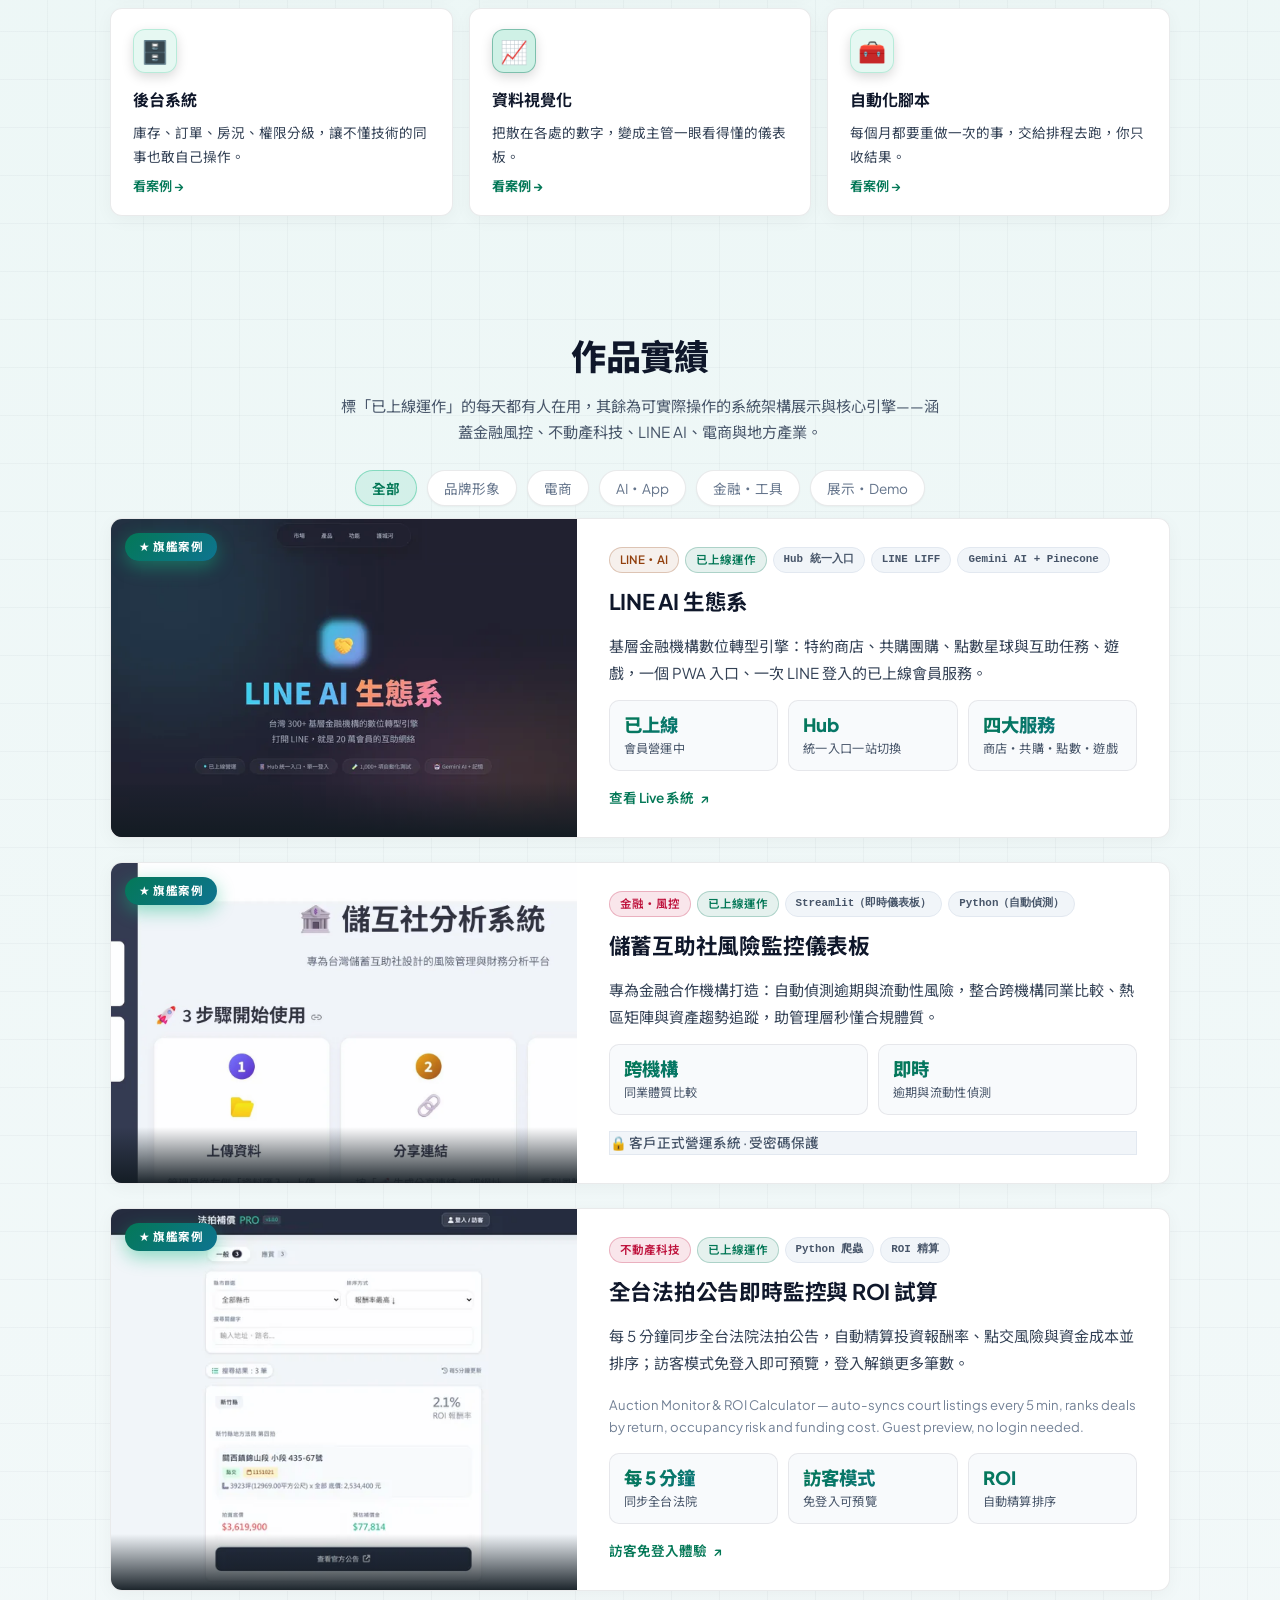
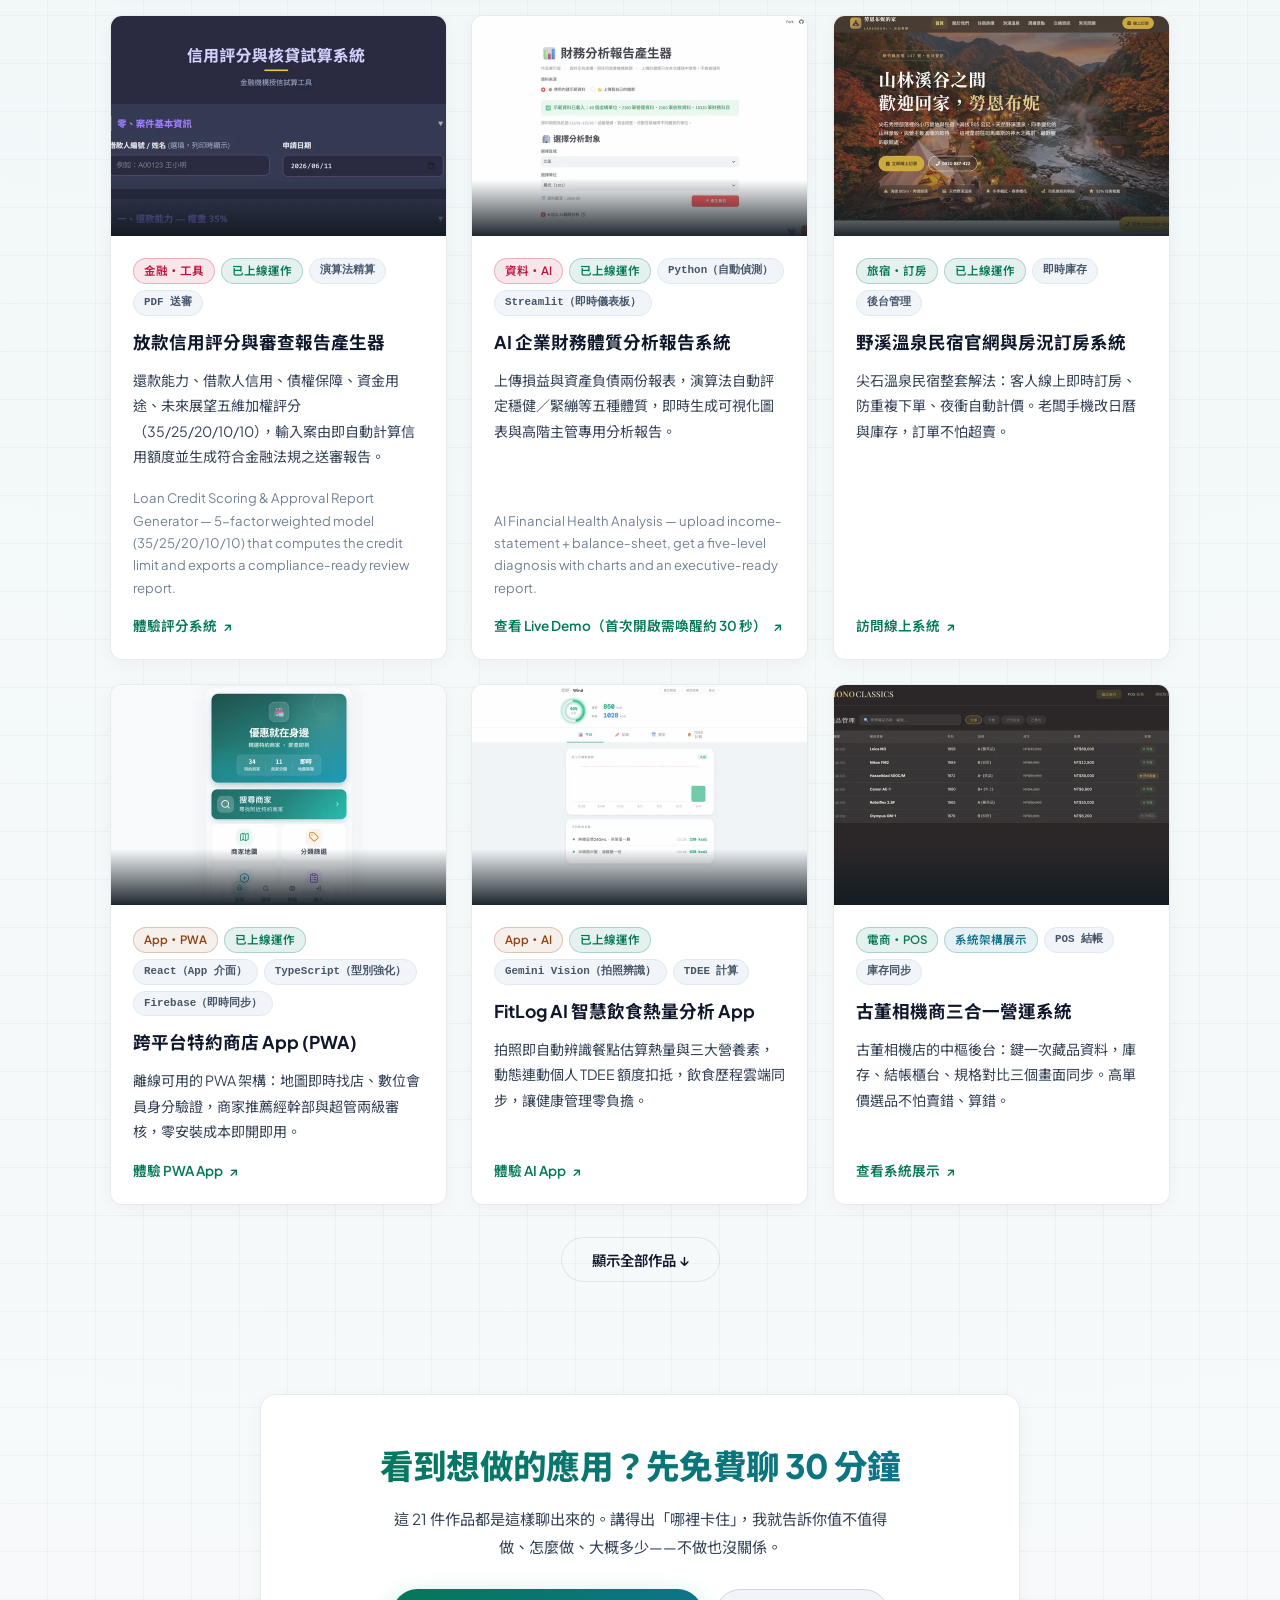
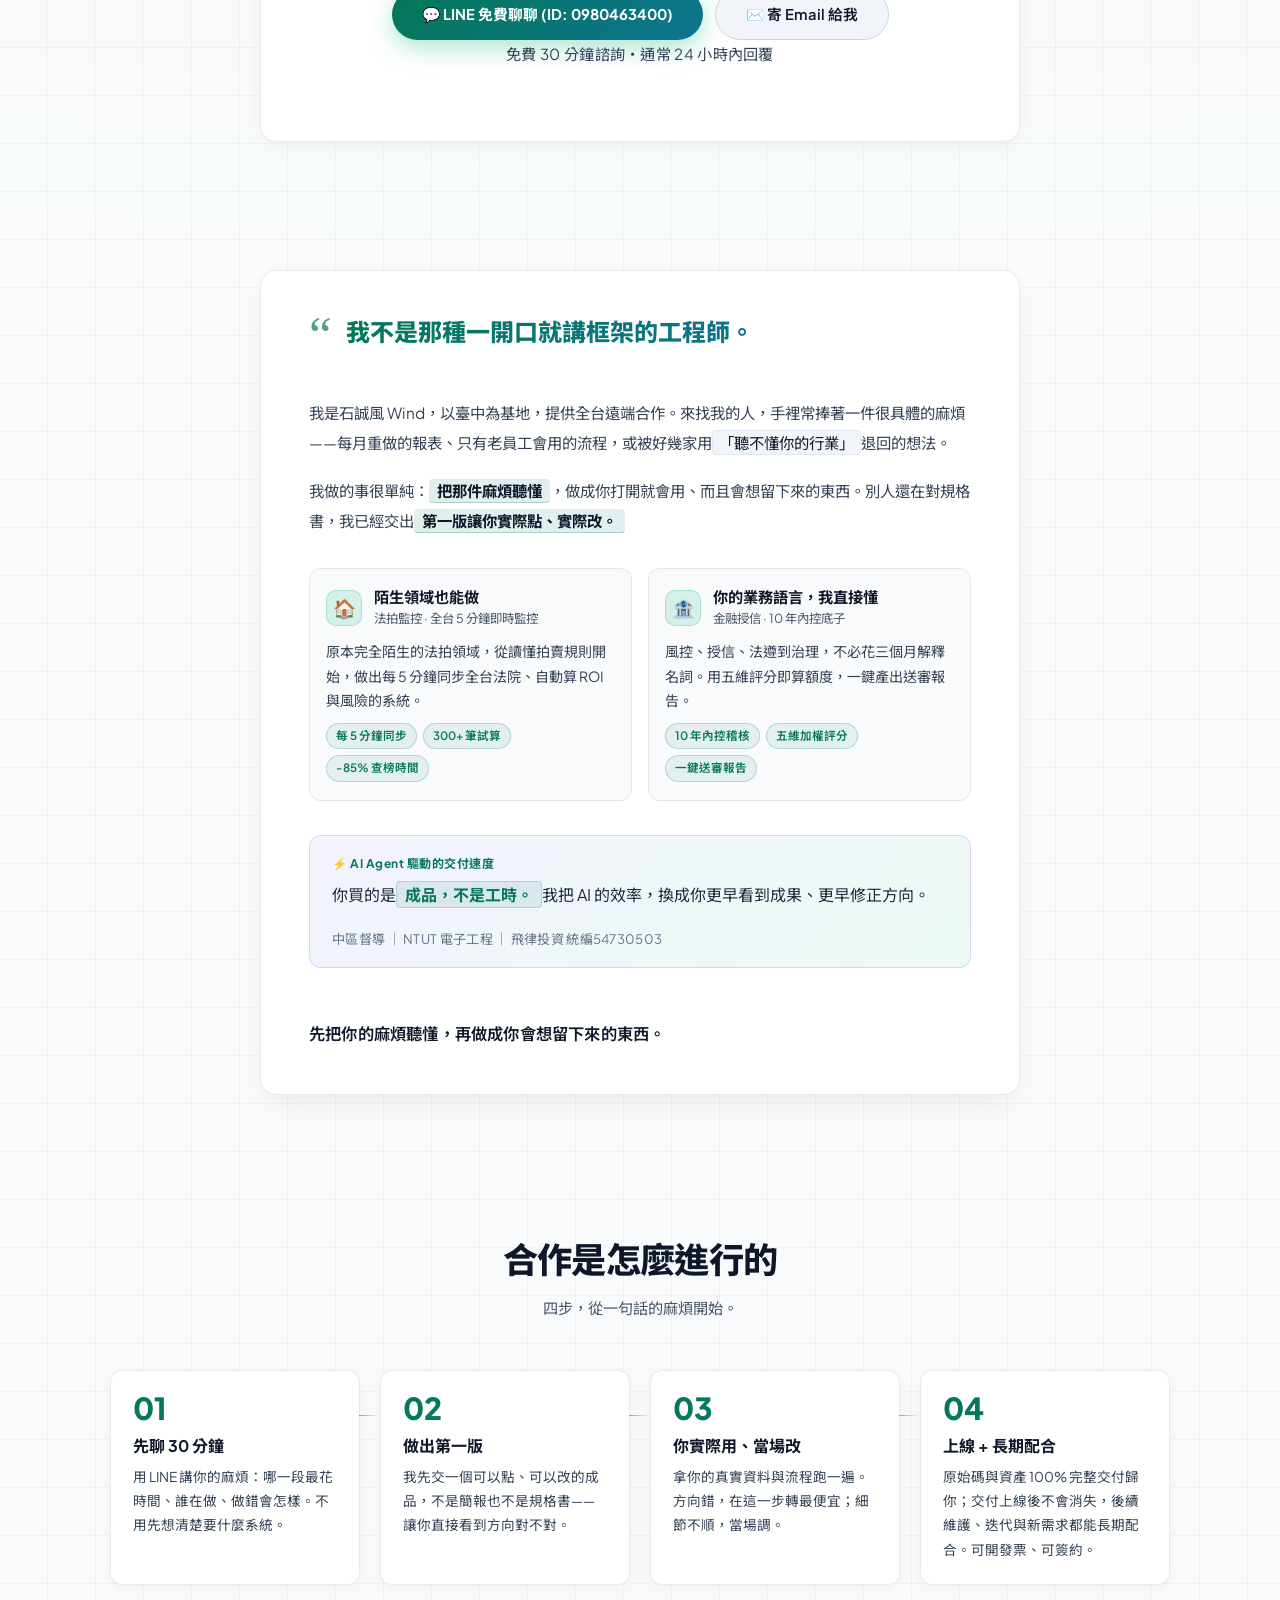
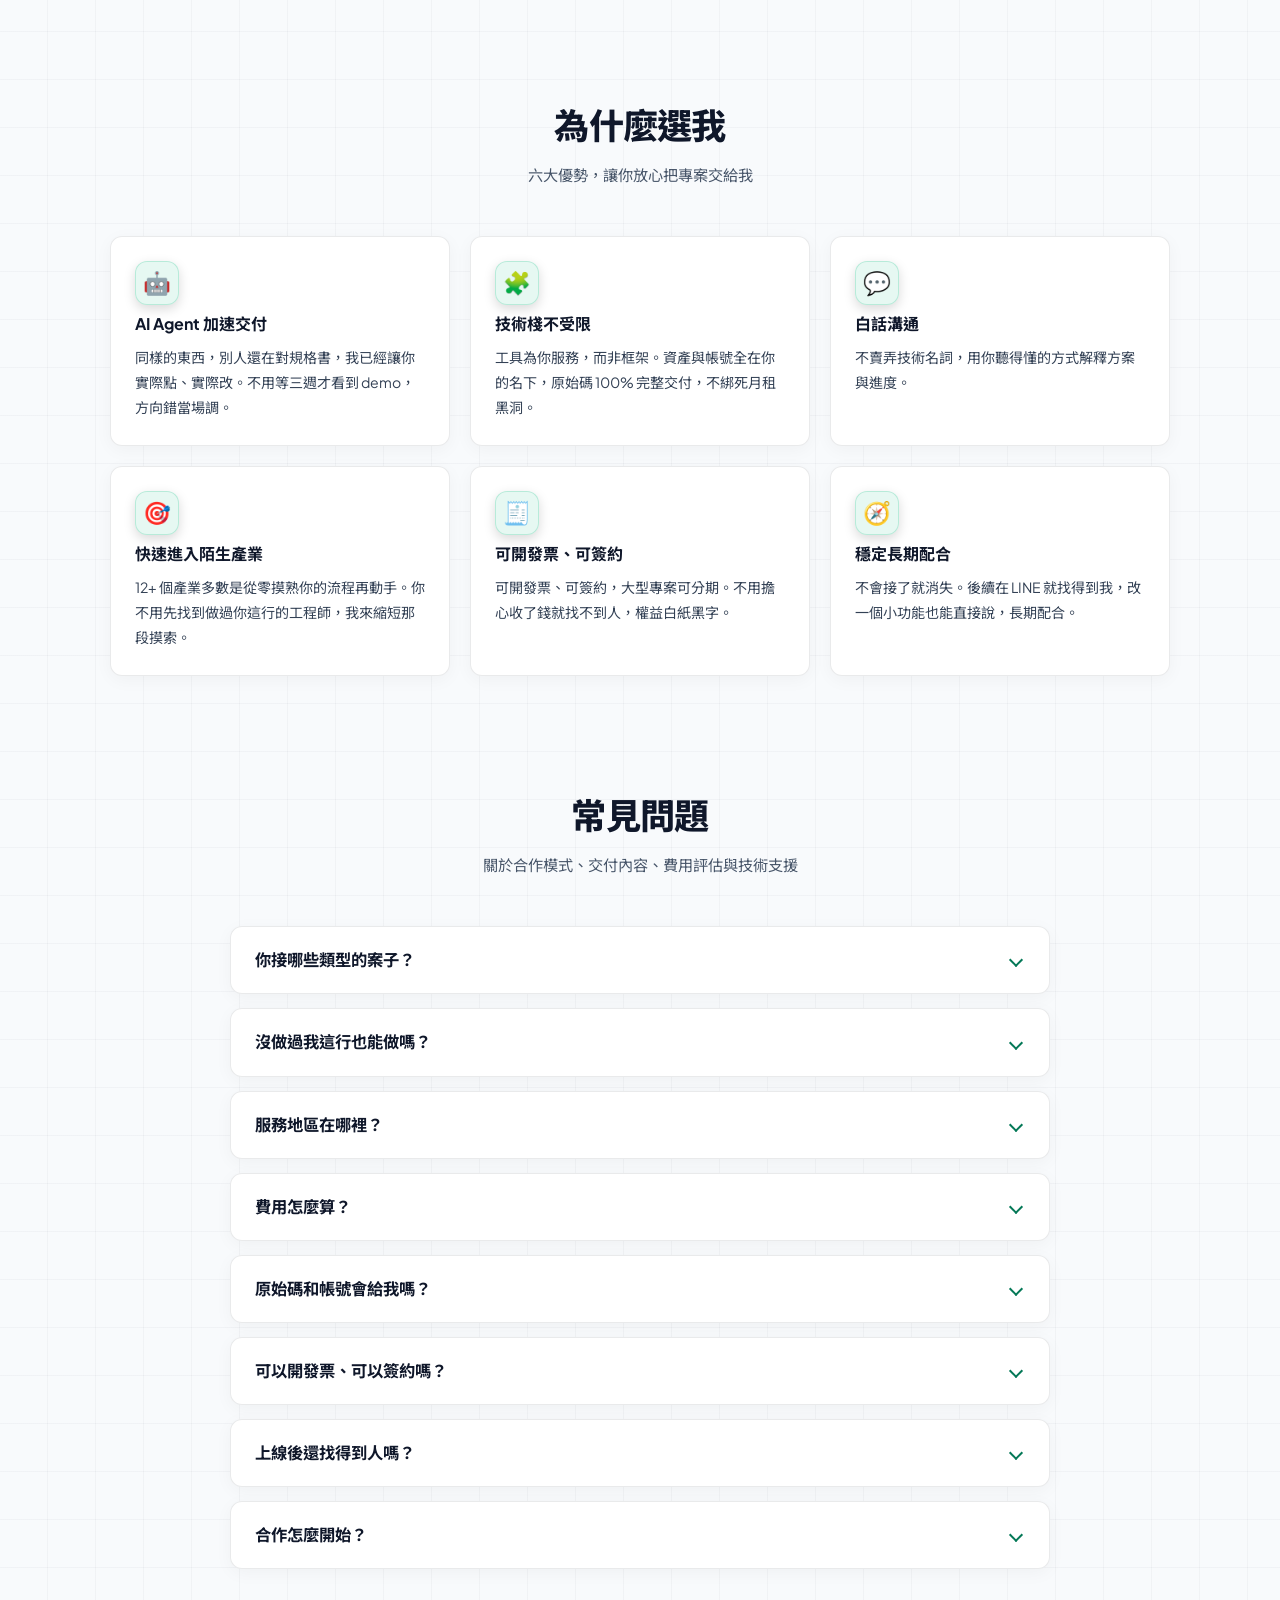
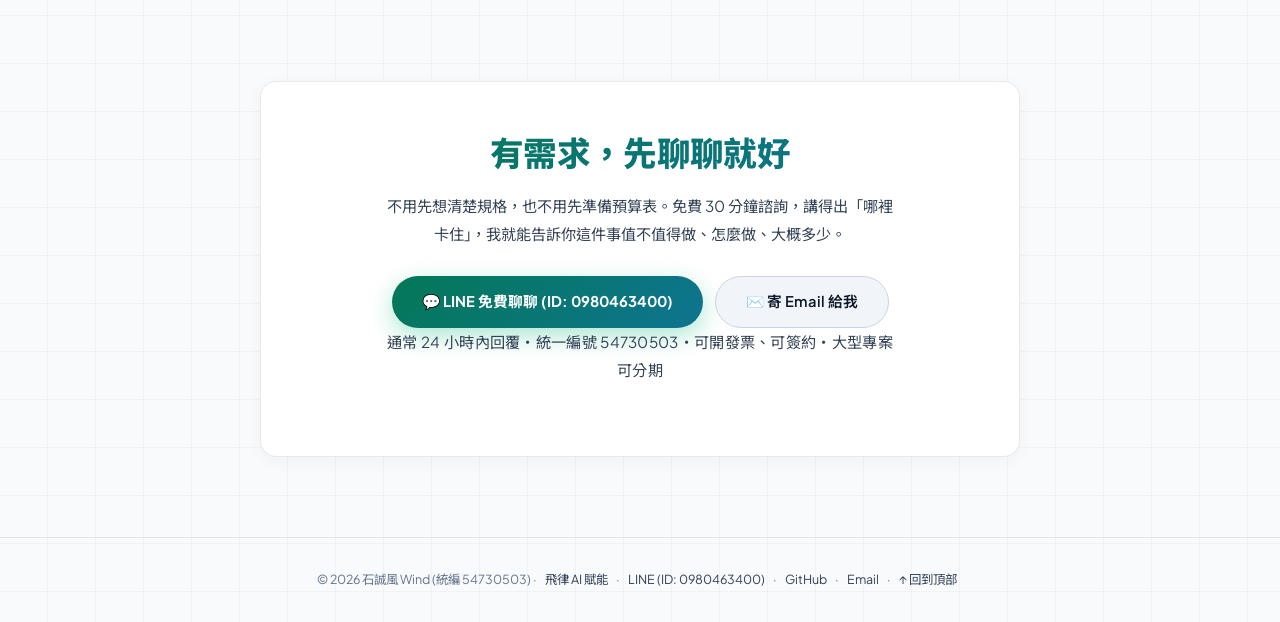
==== commit f5f886c6: "feat: 旗艦作品加英文截圖與英文說明、關於區加信任列 - 法拍監控、信用評分、財務分析三件旗艦作品換英文版截圖（webp＋jpg），各加一行 desc-en 英文說明 - 關於區 callout " ====
--- a/index.html
+++ b/index.html
@@ -772,7 +772,7 @@
     <div class="work-card featured reveal" data-cat="fin">
       <div class="preview-box">
         <span class="flagship-badge">★ 旗艦案例</span>
-        <picture><source srcset="assets/foreclosure-analyzer-v2.webp" type="image/webp"><img src="assets/foreclosure-analyzer-v2.jpg" alt="法拍補償試算工具的案件列表與篩選介面" decoding="async" loading="lazy" width="720" height="440"></picture>
+        <picture><source srcset="assets/foreclosure-analyzer-v2-en.webp" type="image/webp"><img src="assets/foreclosure-analyzer-v2-en.jpg" alt="Auction monitor and ROI calculator — auto-synced court listings with risk ranking" decoding="async" loading="lazy" width="720" height="440"></picture>
       </div>
       <div class="work-info">
         <div class="tag-row">
@@ -783,6 +783,7 @@
         </div>
         <h3>全台法拍公告即時監控與 ROI 試算</h3>
         <p class="desc">每 5 分鐘同步全台法院法拍公告，自動精算投資報酬率、點交風險與資金成本並排序；訪客模式免登入即可預覽，登入解鎖更多筆數。</p>
+        <p class="desc-en" lang="en">Auction Monitor &amp; ROI Calculator — auto-syncs court listings every 5 min, ranks deals by return, occupancy risk and funding cost. Guest preview, no login needed.</p>
         <div class="metric-row">
           <div class="metric"><span class="metric-num">每 5 分鐘</span><span class="metric-label">同步全台法院</span></div>
           <div class="metric"><span class="metric-num">訪客模式</span><span class="metric-label">免登入可預覽</span></div>
@@ -795,7 +796,7 @@
     <!-- 4 信用評分系統 -->
     <div class="work-card reveal" data-cat="fin">
       <div class="preview-box">
-        <picture><source srcset="assets/credit-score-system.webp" type="image/webp"><img decoding="async" src="assets/credit-score-system.jpg" alt="信用評分與核貸試算系統輸入介面" loading="lazy" width="720" height="440"></picture>
+        <picture><source srcset="assets/credit-score-system-en.webp" type="image/webp"><img decoding="async" src="assets/credit-score-system-en.jpg" alt="Loan credit scoring and approval report generator — 5-factor weighted model" loading="lazy" width="720" height="440"></picture>
       </div>
       <div class="work-info">
         <div class="tag-row">
@@ -806,6 +807,7 @@
         </div>
         <h3>放款信用評分與審查報告產生器</h3>
         <p class="desc">還款能力、借款人信用、債權保障、資金用途、未來展望五維加權評分（35/25/20/10/10），輸入案由即自動計算信用額度並生成符合金融法規之送審報告。</p>
+        <p class="desc-en" lang="en">Loan Credit Scoring &amp; Approval Report Generator — 5-factor weighted model (35/25/20/10/10) that computes the credit limit and exports a compliance-ready review report.</p>
         <a class="btn-demo" href="https://rock903400-byte.github.io/credit-score-system/" target="_blank" rel="noopener noreferrer">體驗評分系統</a>
       </div>
     </div>
@@ -813,7 +815,7 @@
     <!-- 5 AI 財務分析報告產生器 -->
     <div class="work-card reveal" data-cat="aiapp">
       <div class="preview-box">
-        <picture><source srcset="assets/report-generator-demo.webp" type="image/webp"><img decoding="async" src="assets/report-generator-demo.jpg" alt="財務分析報告產生器操作介面" loading="lazy" width="720" height="440"></picture>
+        <picture><source srcset="assets/report-generator-demo-en.webp" type="image/webp"><img decoding="async" src="assets/report-generator-demo-en.jpg" alt="AI financial health analysis — two statements in, five-level diagnosis with charts" loading="lazy" width="720" height="440"></picture>
       </div>
       <div class="work-info">
         <div class="tag-row">
@@ -824,6 +826,7 @@
         </div>
         <h3>AI 企業財務體質分析報告系統</h3>
         <p class="desc">上傳損益與資產負債兩份報表，演算法自動評定穩健／緊繃等五種體質，即時生成可視化圖表與高階主管專用分析報告。</p>
+        <p class="desc-en" lang="en">AI Financial Health Analysis — upload income-statement + balance-sheet, get a five-level diagnosis with charts and an executive-ready report.</p>
         <a class="btn-demo" href="https://wind-report-generator-demo.streamlit.app/" target="_blank" rel="noopener noreferrer">查看 Live Demo（首次開啟需喚醒約 30 秒）</a>
       </div>
     </div>
@@ -1189,6 +1192,7 @@
       <div class="about-callout">
         <span class="callout-badge">⚡ AI Agent 驅動的交付速度</span>
         <p class="callout-text">你買的是<strong class="highlight-purple">成品，不是工時。</strong>我把 AI 的效率，換成你更早看到成果、更早修正方向。</p>
+        <p class="trust-line">中區督導 ｜ NTUT 電子工程 ｜ 飛律投資 統編54730503</p>
       </div>
 
       <div class="about-footer-quote">
--- a/assets/style.css
+++ b/assets/style.css
@@ -159,6 +159,8 @@
 .tag.tech{background:rgba(255,255,255,.05);color:#cbd5e1;border-color:rgba(255,255,255,.12);font-size:.68rem;font-family:monospace}
 .work-info h3{font-size:1.1rem;font-weight:700}
 .work-info .desc{color:var(--dim);font-size:.88rem;line-height:1.8;flex:1}
+.work-info .desc-en{color:var(--dim);font-size:.82rem;line-height:1.7;margin-top:6px;opacity:.9}
+.trust-line{margin-top:10px;font-size:.82rem;color:var(--dim);letter-spacing:.3px}
 .btn-demo{display:inline-flex;align-items:center;gap:6px;color:var(--accent-light);font-size:.85rem;font-weight:600;margin-top:4px;transition:color .2s}
 .btn-demo:hover{color:var(--accent-lighter)}
 .btn-demo::after{content:'↗';transition:transform .35s cubic-bezier(.22,.61,.36,1)}
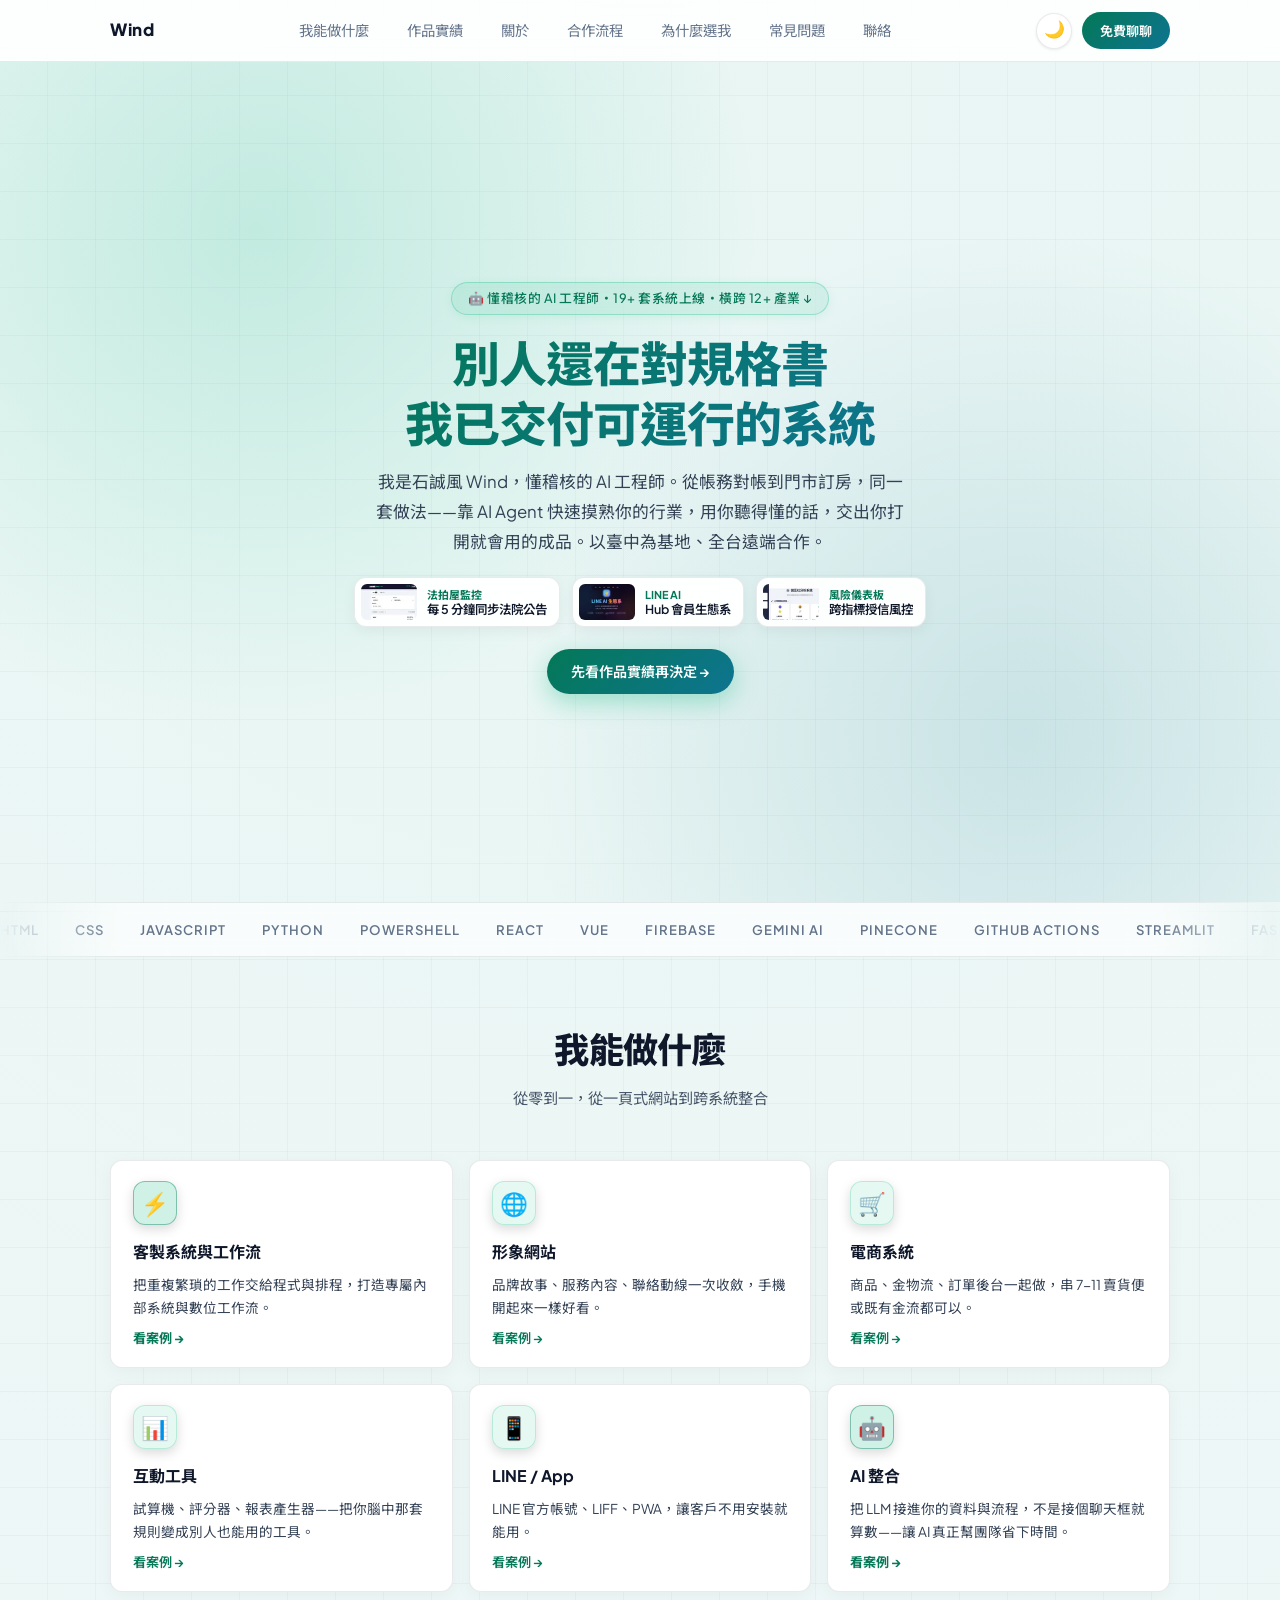
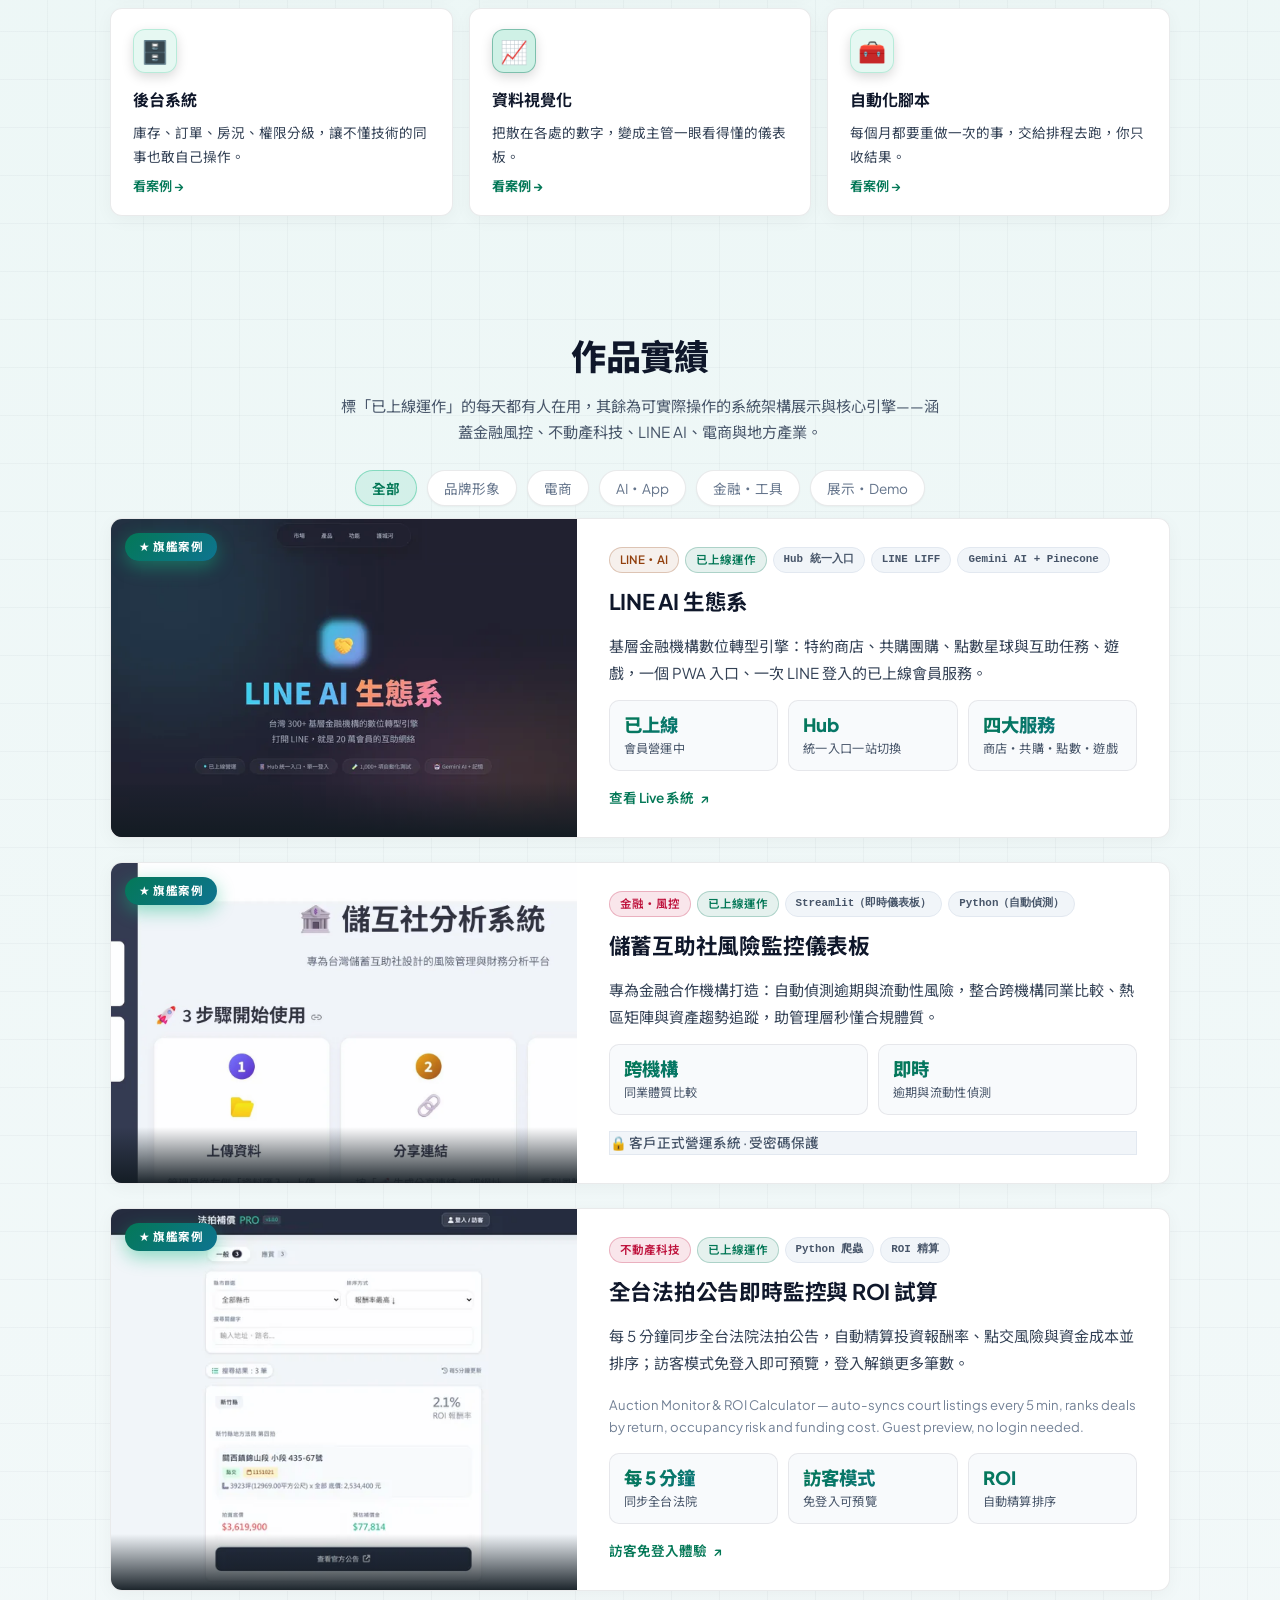
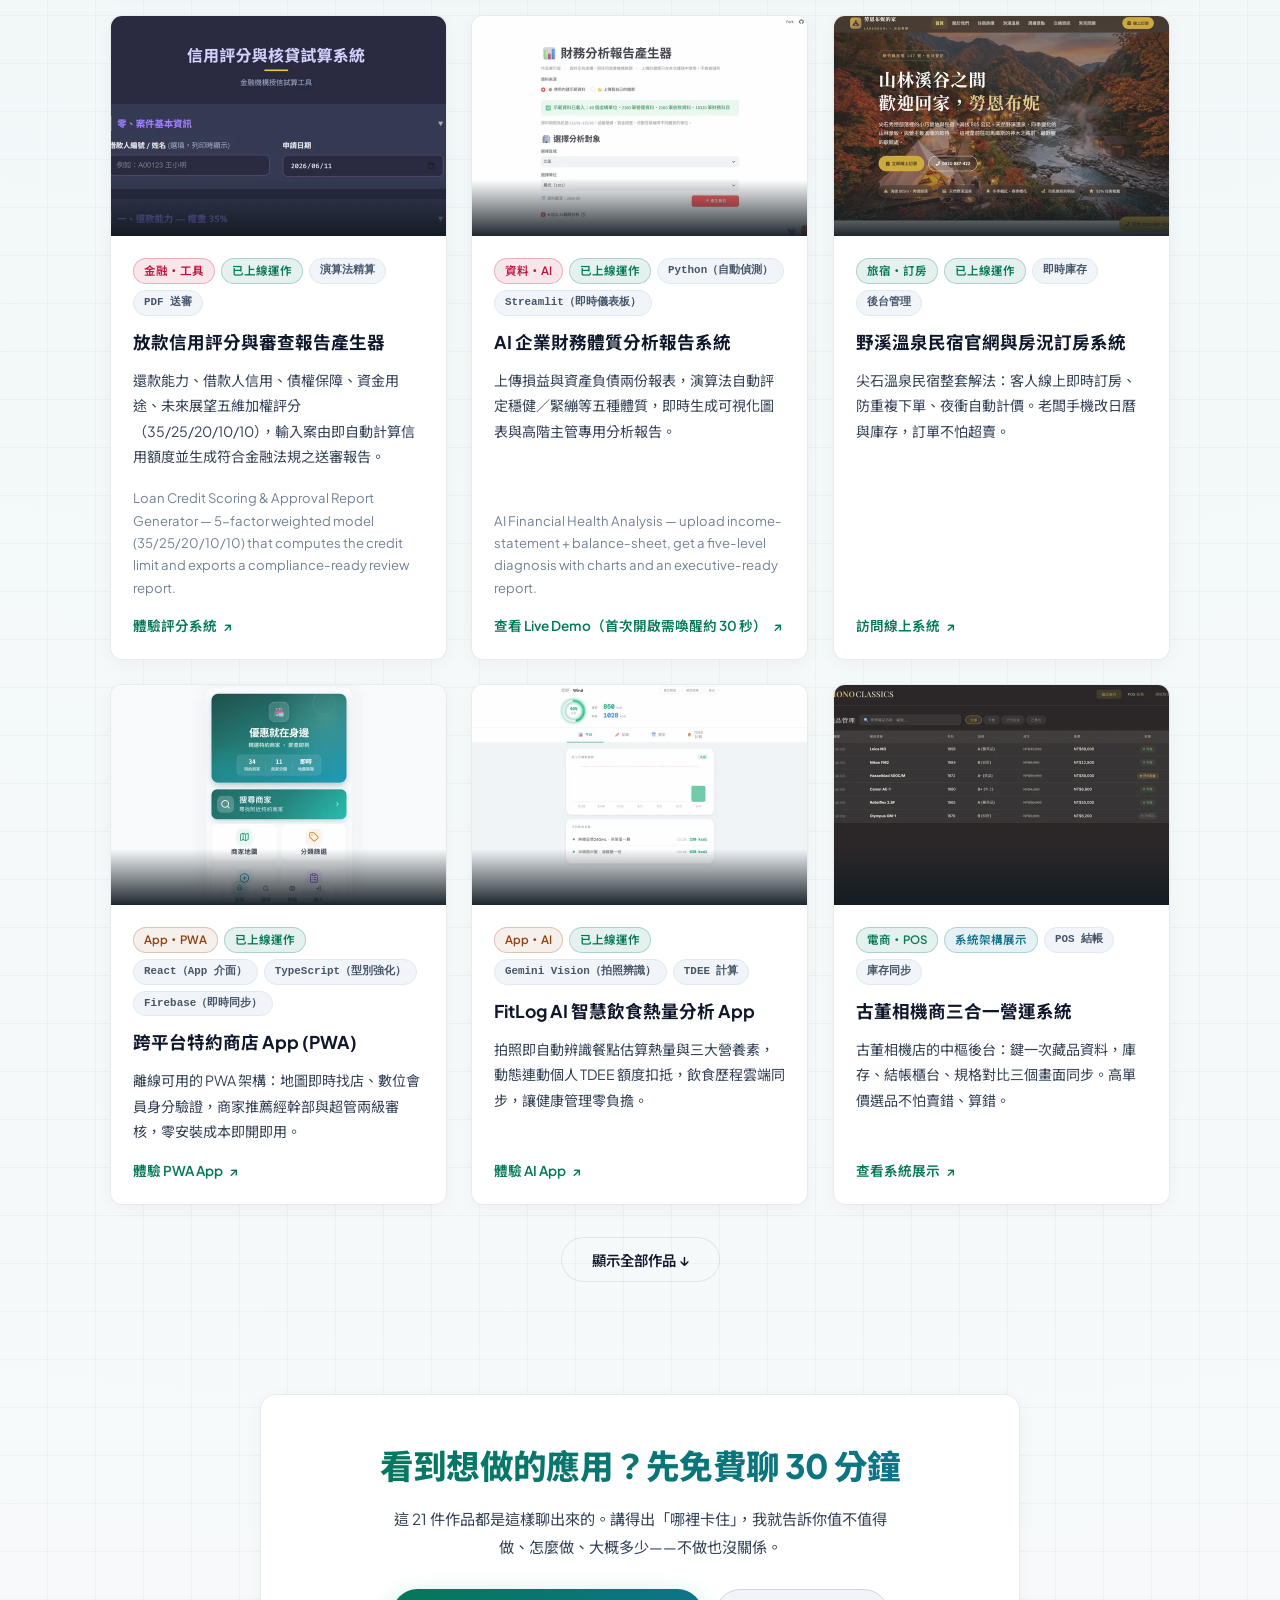
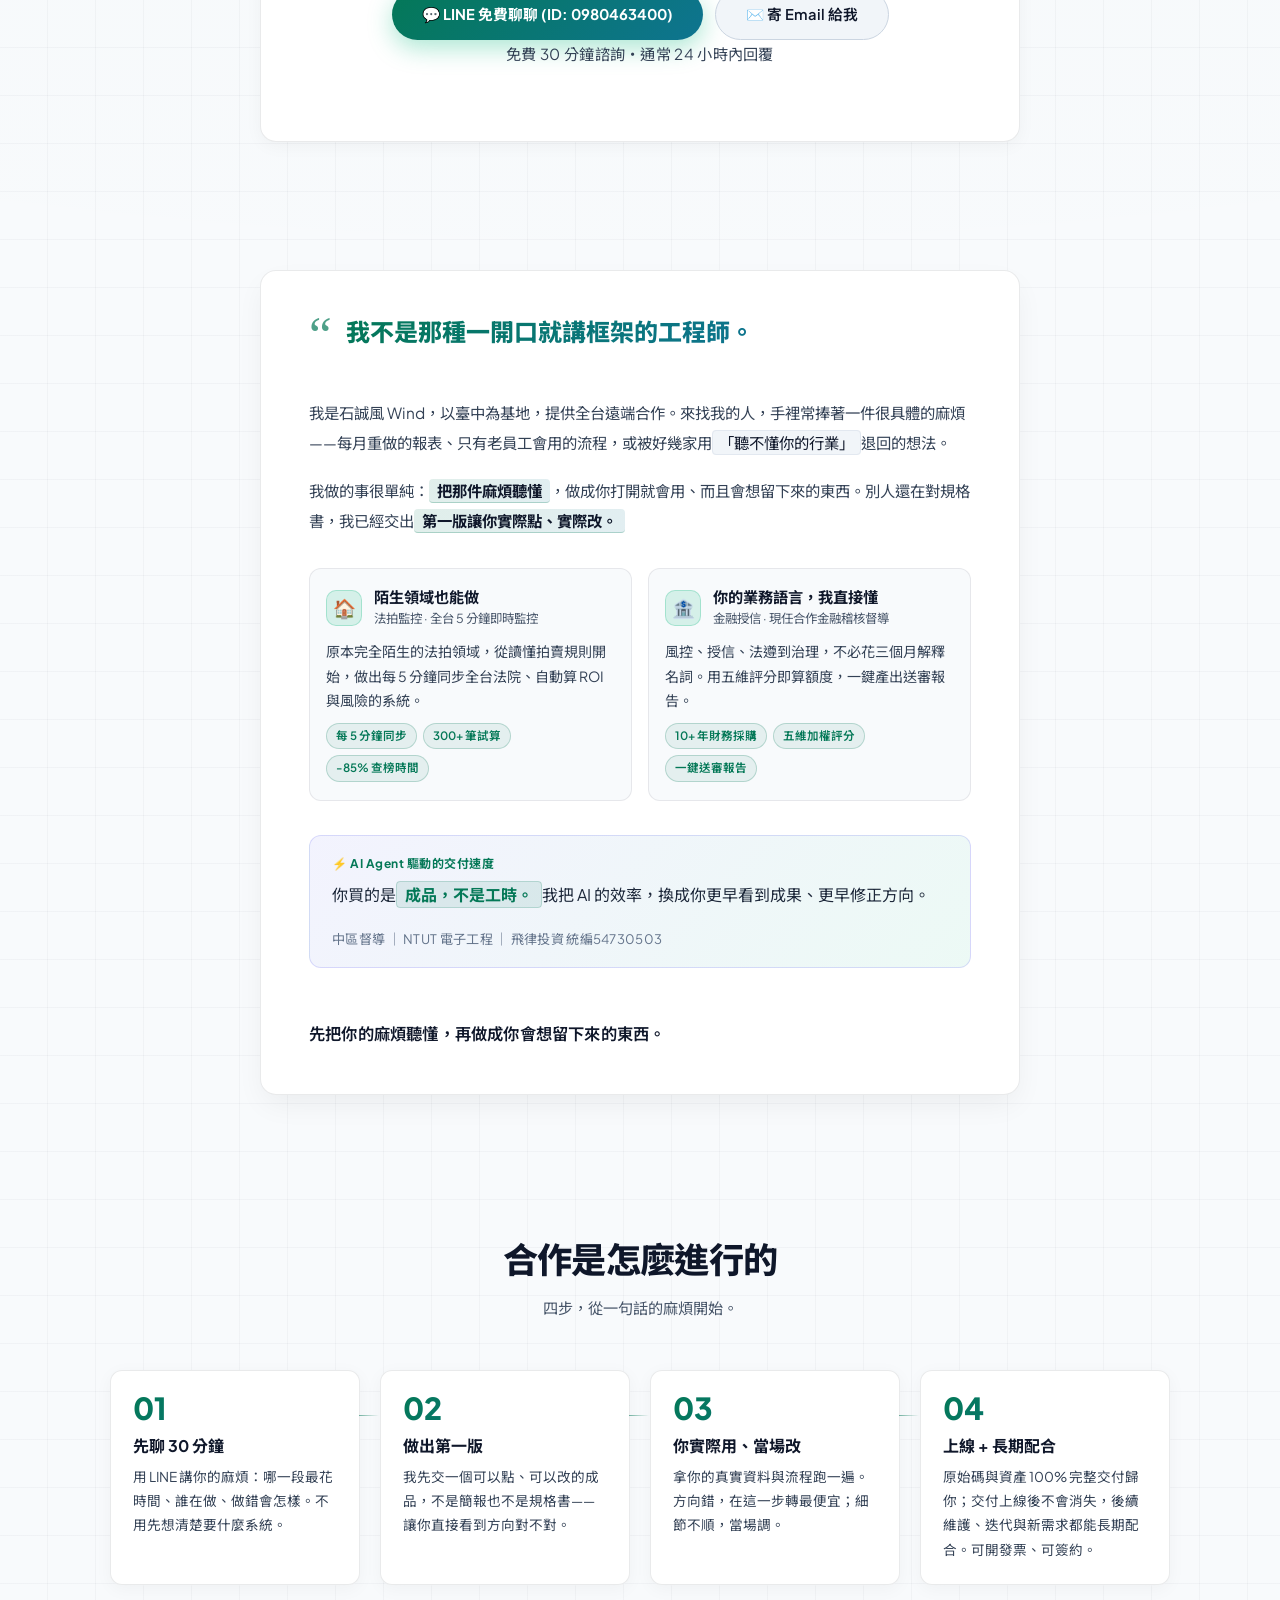
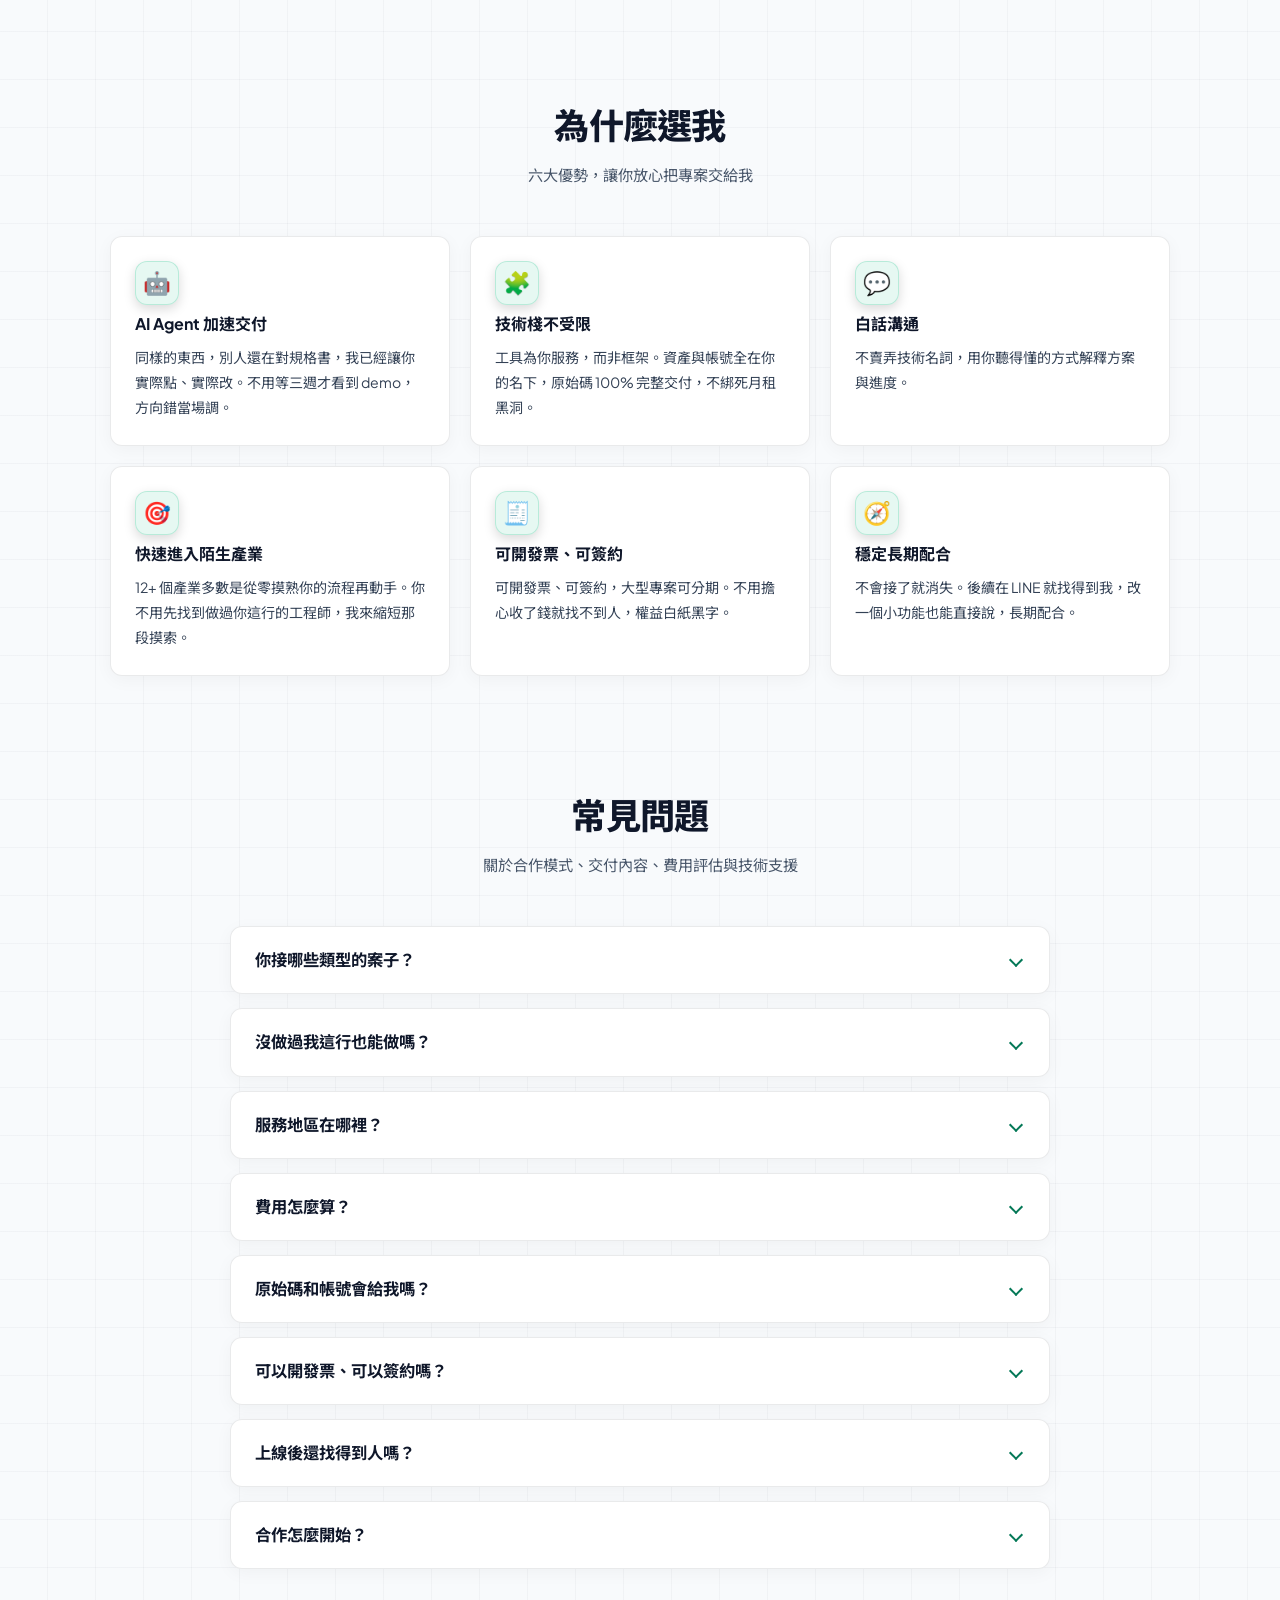
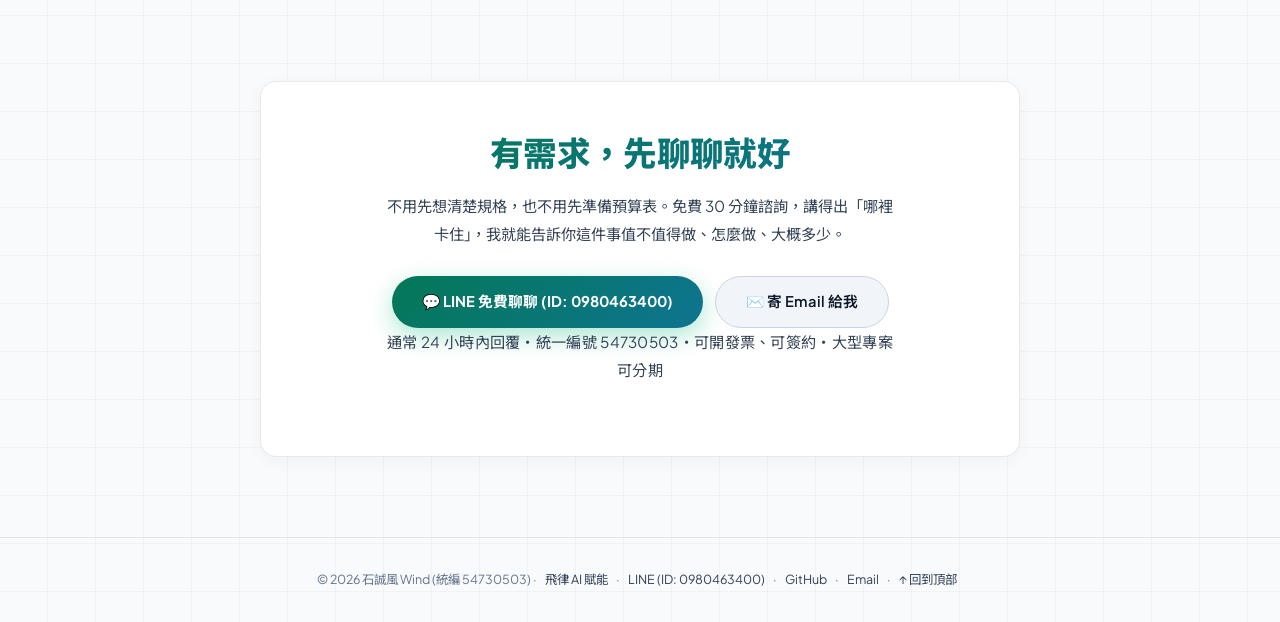
==== commit 7033e54f: "docs: 首頁定位改為懂稽核的 AI 工程師，修正 10 年內控說法 - title／meta／og／JSON-LD（WebSite、Person jobTitle、ProfessionalServ" ====
--- a/index.html
+++ b/index.html
@@ -3,20 +3,20 @@
 <head>
 <meta charset="UTF-8">
 <meta name="viewport" content="width=device-width, initial-scale=1.0">
-<title>Wind · 跨產業接案開發 — 網站 / App / API / 自動化</title>
-<meta name="description" content="以臺中市為基地，全台遠端合作。從帳務對帳到門市訂房同一套做法，靠 AI Agent 快速摸熟你的行業，用白話交出你打開就會用的成品。跨產業已上線作品橫跨 12+ 產業。">
+<title>Wind · 懂稽核的 AI 工程師 — 網站 / App / API / 自動化</title>
+<meta name="description" content="懂稽核的 AI 工程師：把對帳、報表、審查這些有規則的麻煩，做成打開就會用的系統。金融稽核 × 政府採購 × AI Agent 全端開發，19+ 套系統已上線、橫跨 12+ 產業。以臺中為基地，全台遠端合作。">
 <!-- <meta name="google-site-verification" content="填入 Google Search Console 給的驗證碼"> -->
 <!-- <meta name="msvalidate.01" content="填入 Bing Webmaster Tools 給的驗證碼"> -->
-<meta property="og:title" content="Wind · 跨產業接案開發">
-<meta property="og:description" content="以臺中市為基地，全台遠端合作。從帳務對帳到門市訂房同一套做法，靠 AI Agent 快速摸熟你的行業，用白話交出你打開就會用的成品。跨產業已上線作品橫跨 12+ 產業。">
+<meta property="og:title" content="Wind · 懂稽核的 AI 工程師">
+<meta property="og:description" content="懂稽核的 AI 工程師：把對帳、報表、審查這些有規則的麻煩，做成打開就會用的系統。金融稽核 × 政府採購 × AI Agent 全端開發，19+ 套系統已上線、橫跨 12+ 產業。以臺中為基地，全台遠端合作。">
 <meta property="og:type" content="website">
 <meta property="og:url" content="https://wind.rock903400.workers.dev/">
 <meta property="og:image" content="https://wind.rock903400.workers.dev/assets/og-cover-v2.jpg">
 <meta property="og:image:width" content="1200">
 <meta property="og:image:height" content="630">
 <meta property="og:locale" content="zh_TW">
-<meta property="og:image:alt" content="Wind 跨產業接案開發 — 橫跨 12+ 產業的已上線作品實績">
-<meta property="og:site_name" content="Wind · 跨產業接案開發">
+<meta property="og:image:alt" content="Wind 懂稽核的 AI 工程師 — 橫跨 12+ 產業的已上線作品實績">
+<meta property="og:site_name" content="Wind · 懂稽核的 AI 工程師">
 <meta name="twitter:card" content="summary_large_image">
 <link rel="canonical" href="https://wind.rock903400.workers.dev/">
 <link rel="manifest" href="manifest.json">
@@ -43,14 +43,14 @@
     {
       "@type": "WebSite",
       "@id": "https://wind.rock903400.workers.dev/#website",
-      "name": "Wind · 跨產業接案開發",
+      "name": "Wind · 懂稽核的 AI 工程師",
       "url": "https://wind.rock903400.workers.dev/",
-      "description": "以臺中市為基地，全台遠端合作。從帳務對帳到門市訂房同一套做法，靠 AI Agent 快速摸熟你的行業，用白話交出你打開就會用的成品。跨產業已上線作品橫跨 12+ 產業。",
+      "description": "懂稽核的 AI 工程師：把對帳、報表、審查這些有規則的麻煩，做成打開就會用的系統。金融稽核 × 政府採購 × AI Agent 全端開發，19+ 套系統已上線、橫跨 12+ 產業。以臺中為基地，全台遠端合作。",
       "inLanguage": "zh-Hant",
       "publisher": {
         "@id": "https://wind.rock903400.workers.dev/#wind"
       },
-      "dateModified": "2026-09-04",
+      "dateModified": "2026-09-28",
       "author": {
         "@id": "https://wind.rock903400.workers.dev/#wind"
       }
@@ -63,7 +63,7 @@
       "url": "https://wind.rock903400.workers.dev/",
       "jobTitle": [
         "全端系統架構師",
-        "跨產業接案工程師"
+        "懂稽核的 AI 工程師"
       ],
       "email": "mailto:rock90340@gmail.com",
       "telephone": "+886-980-463-400",
@@ -116,7 +116,7 @@
     {
       "@type": "ProfessionalService",
       "@id": "https://wind.rock903400.workers.dev/#service",
-      "name": "石誠風 Wind 跨產業接案開發",
+      "name": "石誠風 Wind · 懂稽核的 AI 工程師",
       "url": "https://wind.rock903400.workers.dev/",
       "description": "以臺中市為基地，全台遠端合作。提供客製系統、形象網站、電商系統、互動工具、LINE 與 App、AI 整合、後台管理、資料視覺化與自動化腳本開發。",
       "provider": {
@@ -228,7 +228,7 @@
           "name": "沒做過我這行也能做嗎？",
           "acceptedAnswer": {
             "@type": "Answer",
-            "text": "可以。我已累積多領域已上線與展示專案，橫跨 12+ 個產業。過去包含完全陌生的法拍監控領域，也是從讀懂拍賣法規開始，做出每 5 分鐘同步全台法院與自動試算 ROI 的系統。透過 AI Agent 與 10 年金融內控底子，能快速摸熟你的行業流程與業務語言。"
+            "text": "可以。我已累積多領域已上線與展示專案，橫跨 12+ 個產業。過去包含完全陌生的法拍監控領域，也是從讀懂拍賣法規開始，做出每 5 分鐘同步全台法院與自動試算 ROI 的系統。透過 AI Agent 與 10+ 年公部門財務與採購底子，能快速摸熟你的行業流程與業務語言。"
           }
         },
         {
@@ -583,9 +583,9 @@
 <!-- ============ HERO ============ -->
 <section class="hero">
 <div class="hero-inner wrap">
-  <a class="hero-badge" href="#works">🤖 AI Agent 加速交付・跨產業實戰作品・橫跨 12+ 個產業 ↓</a>
+  <a class="hero-badge" href="#works">🤖 懂稽核的 AI 工程師・19+ 套系統上線・橫跨 12+ 產業 ↓</a>
   <h1>別人還在對規格書<br>我已交付可運行的系統</h1>
-  <p>從帳務對帳到門市訂房，同一套做法——靠 AI Agent 快速摸熟你的行業，用你聽得懂的話，交出你打開就會用的成品。我是石誠風 Wind，以臺中為基地、全台遠端合作。</p>
+  <p>我是石誠風 Wind，懂稽核的 AI 工程師。從帳務對帳到門市訂房，同一套做法——靠 AI Agent 快速摸熟你的行業，用你聽得懂的話，交出你打開就會用的成品。以臺中為基地、全台遠端合作。</p>
 
   <div class="hero-proof-strip" role="region" aria-label="旗艦案例精選">
     <a href="#works" class="hero-proof-card">
@@ -1177,12 +1177,12 @@
             <span class="proof-card-icon">🏦</span>
             <div>
               <div class="proof-card-title">你的業務語言，我直接懂</div>
-              <div class="proof-card-sub">金融授信 · 10 年內控底子</div>
+              <div class="proof-card-sub">金融授信 · 現任合作金融稽核督導</div>
             </div>
           </div>
           <p class="proof-card-body">風控、授信、法遵到治理，不必花三個月解釋名詞。用五維評分即算額度，一鍵產出送審報告。</p>
           <div class="proof-card-metrics">
-            <span class="proof-metric">10 年內控稽核</span>
+            <span class="proof-metric">10+ 年財務採購</span>
             <span class="proof-metric">五維加權評分</span>
             <span class="proof-metric">一鍵送審報告</span>
           </div>
@@ -1292,7 +1292,7 @@
     <details class="faq-item reveal">
       <summary class="faq-summary">沒做過我這行也能做嗎？</summary>
       <div class="faq-content">
-        <p>可以。我已累積多領域已上線與展示專案，橫跨 12+ 個產業。過去包含完全陌生的法拍監控領域，也是從讀懂拍賣法規開始，做出每 5 分鐘同步全台法院與自動試算 ROI 的系統。透過 AI Agent 與 10 年金融內控底子，能快速摸熟你的行業流程與業務語言。</p>
+        <p>可以。我已累積多領域已上線與展示專案，橫跨 12+ 個產業。過去包含完全陌生的法拍監控領域，也是從讀懂拍賣法規開始，做出每 5 分鐘同步全台法院與自動試算 ROI 的系統。透過 AI Agent 與 10+ 年公部門財務與採購底子，能快速摸熟你的行業流程與業務語言。</p>
       </div>
     </details>
 
